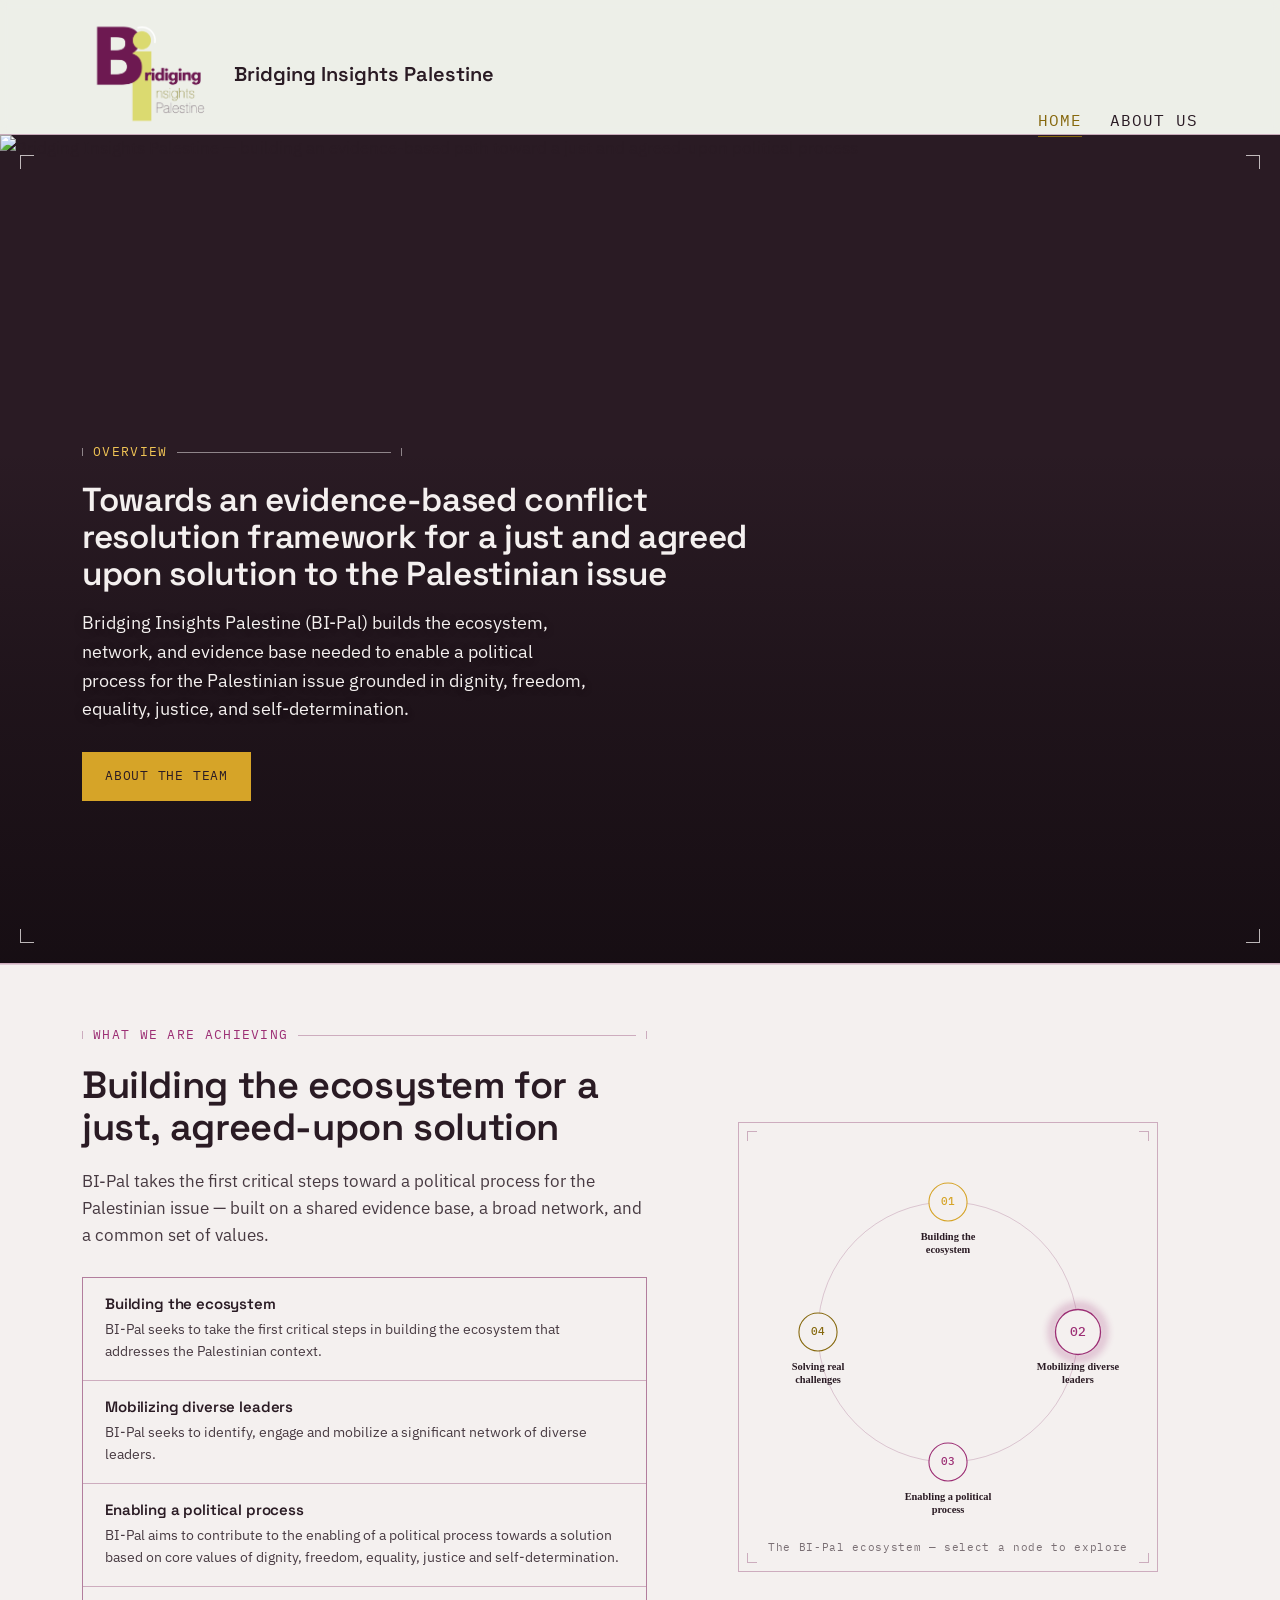
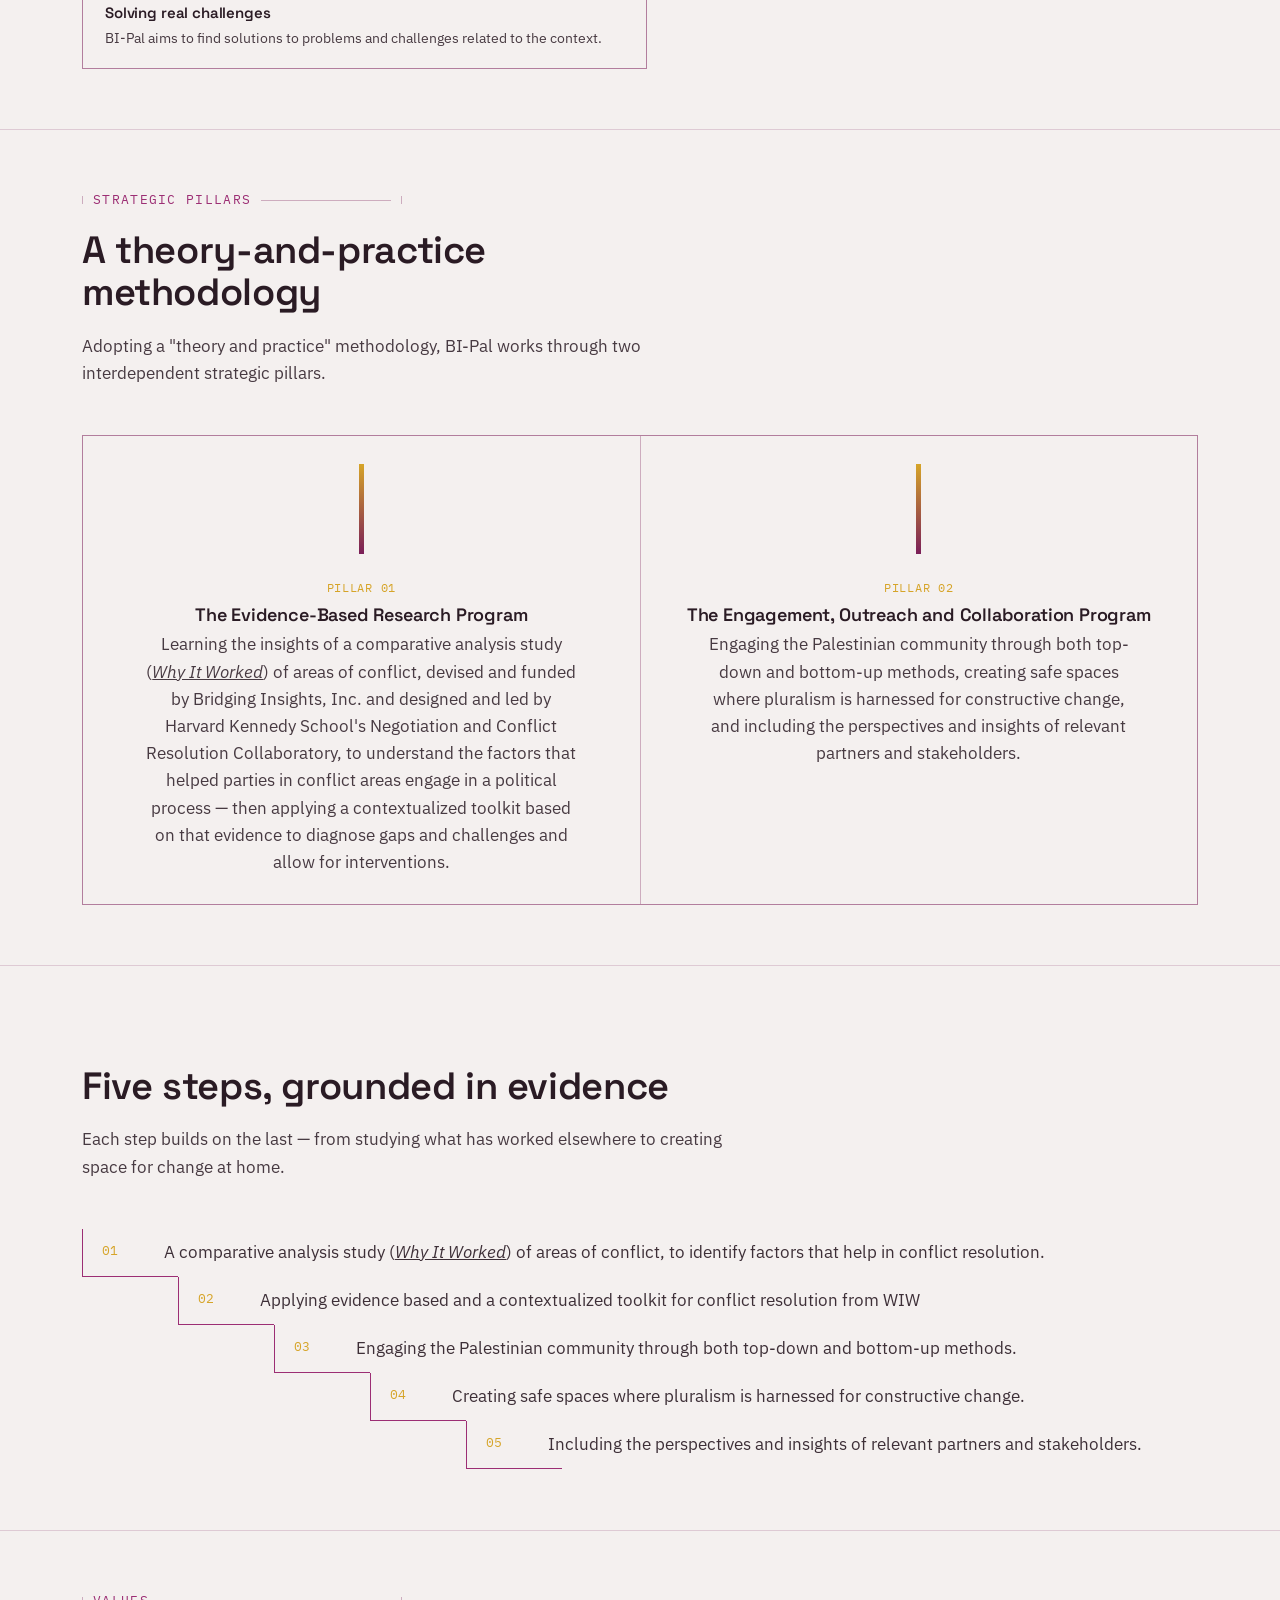
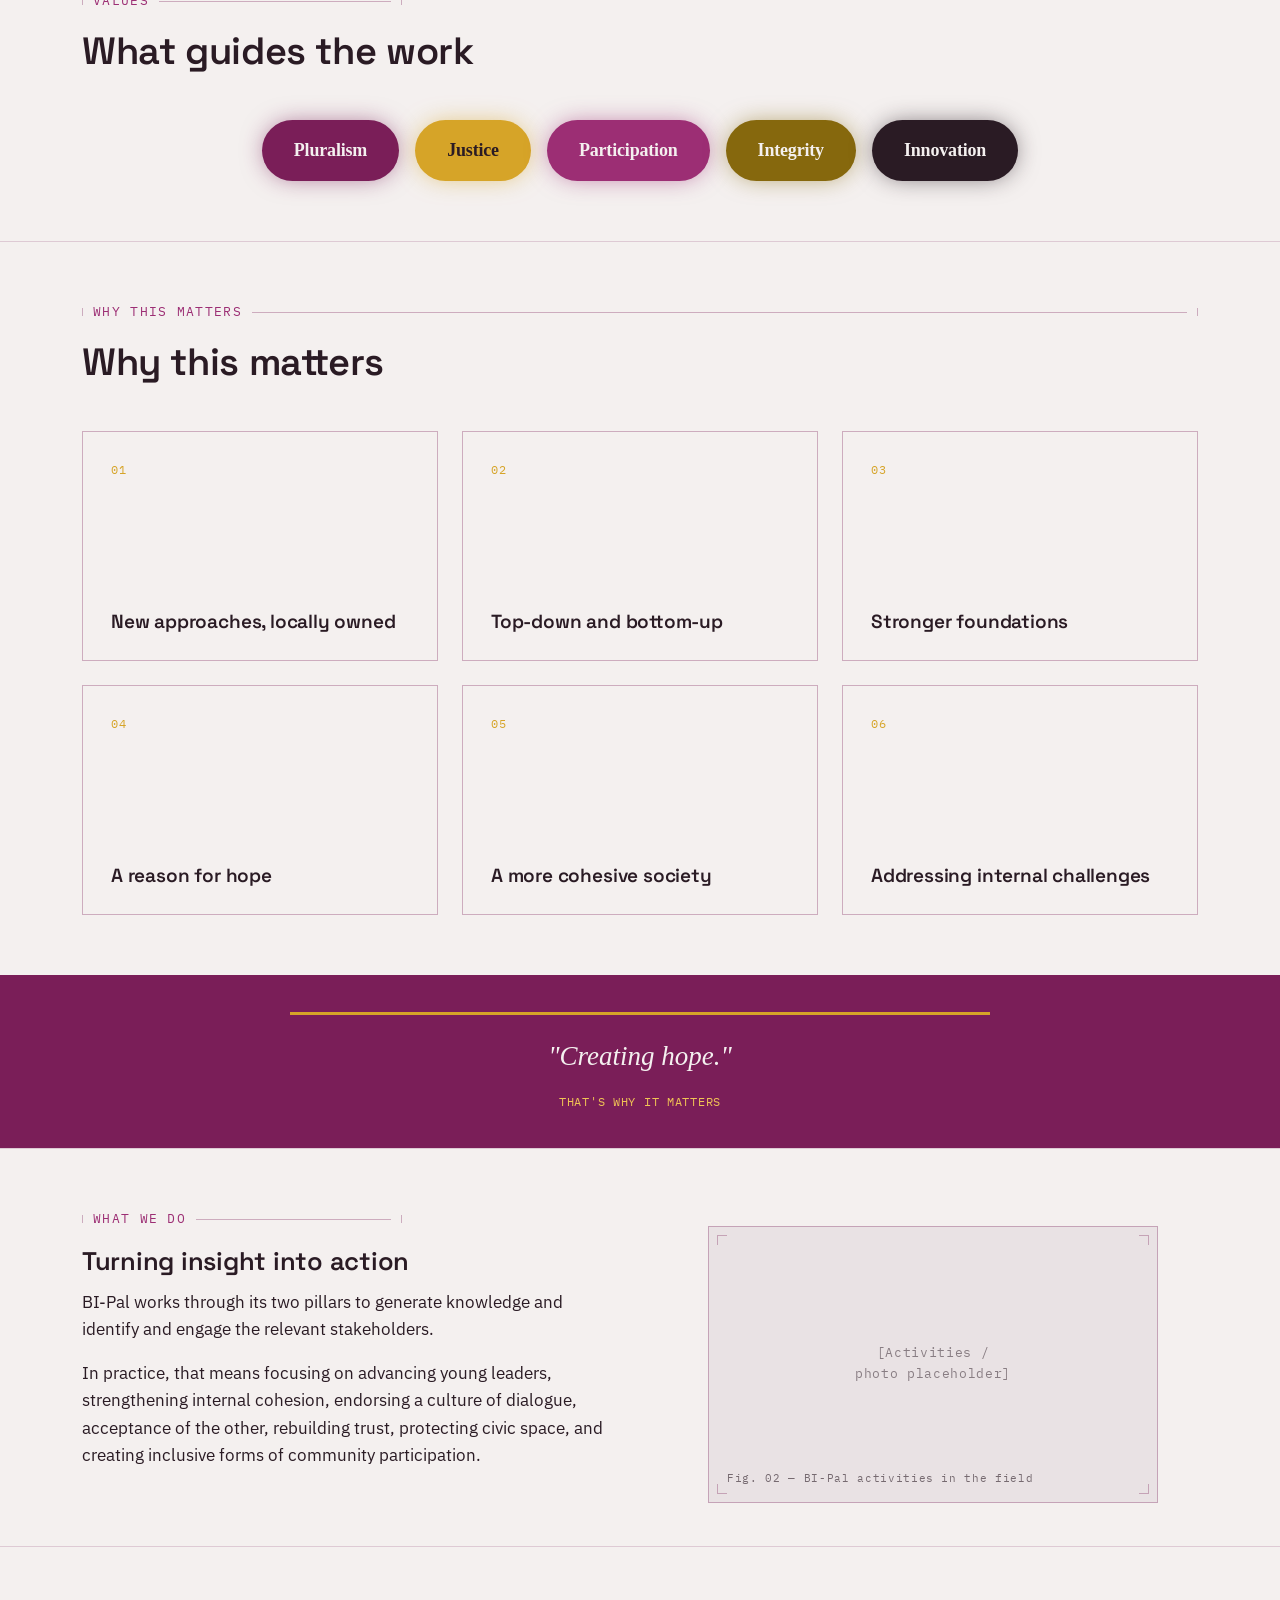
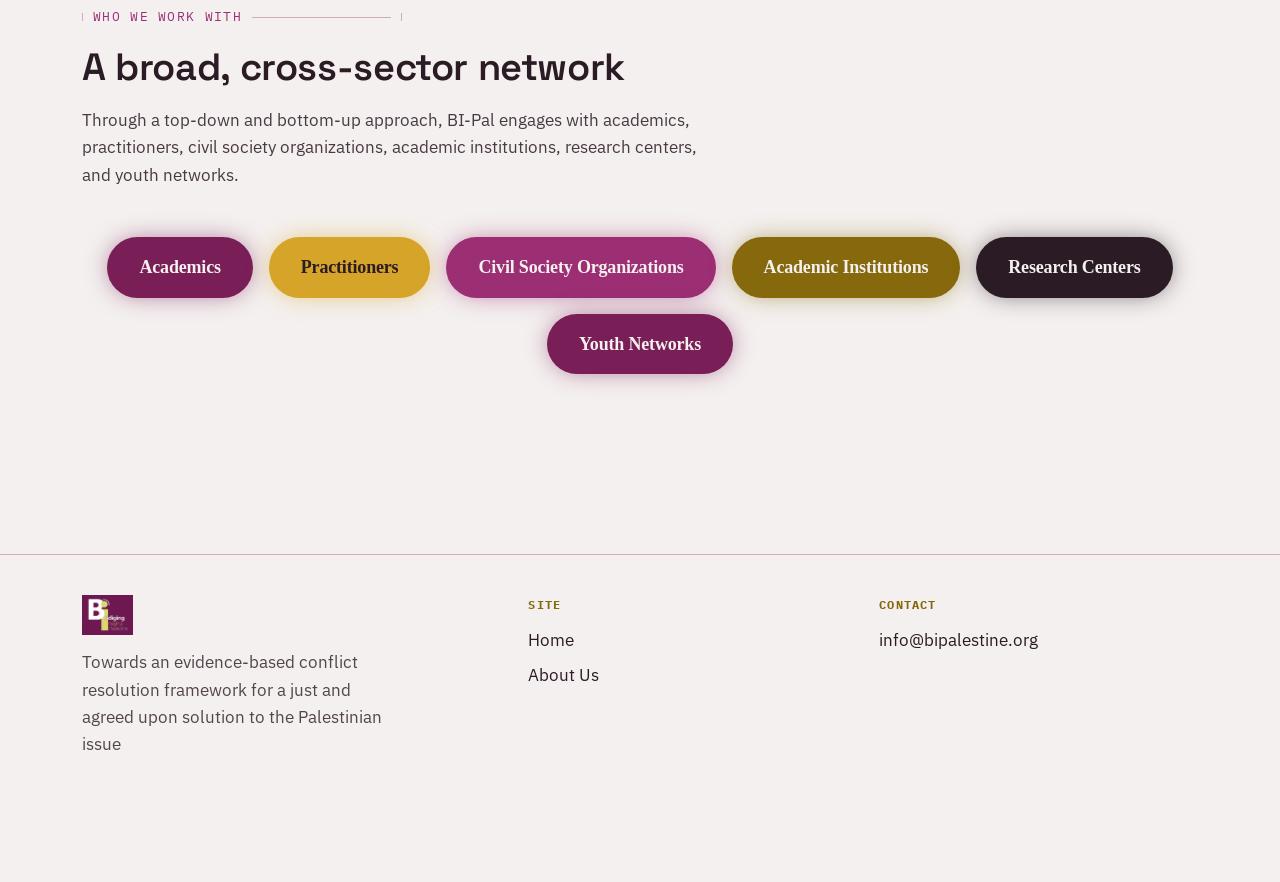
==== index.html @ 0a5a8936 "Update Why It Worked study link to new Harvard NCRC URL Co-Authored-By: Claude Sonnet 5 <noreply@ant" ====
<!DOCTYPE html>
<html lang="en">
<head>
<meta charset="UTF-8">
<meta name="viewport" content="width=device-width, initial-scale=1.0">
<title>Bridging Insights Palestine (BI-Pal)</title>
<meta name="description" content="Bridging Insights Palestine (BI-Pal) builds an evidence-based conflict resolution framework — grounded in a Harvard Kennedy School comparative study — toward a just, agreed-upon political process for the Palestinian issue.">
<link rel="icon" type="image/png" href="/favicon.png">
<link rel="preconnect" href="https://fonts.googleapis.com">
<link href="https://fonts.googleapis.com/css2?family=IBM+Plex+Mono:wght@400;500;600&family=IBM+Plex+Sans:wght@400;500&family=IBM+Plex+Slab:wght@500;600&family=Space+Grotesk:wght@500;600;700&display=swap" rel="stylesheet">
<link rel="stylesheet" href="/style.css">
</head>
<body>

<header class="site-header">
  <div class="header-inner">
    <a class="brand" href="/">
      <img class="brand-logo" src="/bi-logo-2.png" alt="Bridging Insights Palestine">
      <span class="brand-title">Bridging Insights Palestine</span>
    </a>
    <button class="nav-toggle" aria-expanded="false" aria-label="Toggle navigation">Menu</button>
    <nav class="primary-nav" aria-label="Primary">
      <ul>
        <li><a href="/" aria-current="page">Home</a></li>
        <!-- <li><a href="/toolkit/">The Toolkit</a></li> -->
        <li><a href="/about/">About Us</a></li>
      </ul>
    </nav>
  </div>
</header>

<nav class="section-nav" aria-label="Page sections">
  <ul>
    <li><a href="#overview"><span class="section-nav-index">01</span><span class="section-nav-label">Overview</span><span class="section-nav-dash"></span></a></li>
    <li><a href="#achieving"><span class="section-nav-index">02</span><span class="section-nav-label">What We Are Achieving</span><span class="section-nav-dash"></span></a></li>
    <li><a href="#pillars"><span class="section-nav-index">03</span><span class="section-nav-label">Strategic Pillars</span><span class="section-nav-dash"></span></a></li>
    <li><a href="#approach"><span class="section-nav-index">04</span><span class="section-nav-label">Our Approach</span><span class="section-nav-dash"></span></a></li>
    <li><a href="#values"><span class="section-nav-index">05</span><span class="section-nav-label">Values</span><span class="section-nav-dash"></span></a></li>
    <li><a href="#why"><span class="section-nav-index">06</span><span class="section-nav-label">Why This Matters</span><span class="section-nav-dash"></span></a></li>
    <li><a href="#hope"><span class="section-nav-index">07</span><span class="section-nav-label">Creating Hope</span><span class="section-nav-dash"></span></a></li>
    <li><a href="#do"><span class="section-nav-index">08</span><span class="section-nav-label">What We Do</span><span class="section-nav-dash"></span></a></li>
    <li><a href="#who"><span class="section-nav-index">09</span><span class="section-nav-label">Who We Work With</span><span class="section-nav-dash"></span></a></li>
  </ul>
</nav>

<main>

  <!-- HERO -->
  <section class="hero" id="overview" data-nav-theme="dark">
    <figure class="hero-banner">
      <span class="corner tl"></span><span class="corner tr"></span>
      <span class="corner bl"></span><span class="corner br"></span>
      <img src="/hero-slide.jpeg" alt="Bridging Insights Palestine — building an evidence-based path toward a just and agreed-upon political process" loading="eager">
      <div class="hero-overlay wrap">
        <div class="dim short">
          <span class="dim-label">Overview</span>
          <span class="dim-rule"></span>
        </div>
        <h1>Towards an evidence-based conflict resolution framework for a just and agreed upon solution to the Palestinian issue</h1>
        <p class="lede">Bridging Insights Palestine (BI-Pal) builds the ecosystem, network, and evidence base needed to enable a political process for the Palestinian issue grounded in dignity, freedom, equality, justice, and self-determination.</p>
        <div class="btn-row">
          <!-- <a class="btn primary" href="/toolkit/">See the toolkit</a> -->
          <a class="btn primary" href="/about/">About the team</a>
        </div>
      </div>
    </figure>
  </section>

  <!-- WHAT WE ARE ACHIEVING -->
  <section id="achieving">
    <div class="wrap">
      <div class="achieving-layout">
        <div class="achieving-col">
          <div class="dim">
            <span class="dim-label">What we are achieving</span>
            <span class="dim-rule"></span>
          </div>
          <div class="section-head">
            <h2>Building the ecosystem for a just, agreed-upon solution</h2>
            <p>BI-Pal takes the first critical steps toward a political process for the Palestinian issue — built on a shared evidence base, a broad network, and a common set of values.</p>
          </div>

          <div class="audience-list audience-list--compact" id="audienceList">
            <div data-node="0" style="--node-accent:#D6A428;" role="button" tabindex="0" aria-pressed="false">
              <h3>Building the ecosystem</h3>
              <p>BI-Pal seeks to take the first critical steps in building the ecosystem that addresses the Palestinian context.</p>
            </div>
            <div data-node="1" style="--node-accent:#7A1E58;" role="button" tabindex="0" aria-pressed="false">
              <h3>Mobilizing diverse leaders</h3>
              <p>BI-Pal seeks to identify, engage and mobilize a significant network of diverse leaders.</p>
            </div>
            <div data-node="2" style="--node-accent:#9C2E74;" role="button" tabindex="0" aria-pressed="false">
              <h3>Enabling a political process</h3>
              <p>BI-Pal aims to contribute to the enabling of a political process towards a solution based on core values of dignity, freedom, equality, justice and self-determination.</p>
            </div>
            <div data-node="3" style="--node-accent:#86680D;" role="button" tabindex="0" aria-pressed="false">
              <h3>Solving real challenges</h3>
              <p>BI-Pal aims to find solutions to problems and challenges related to the context.</p>
            </div>
          </div>
        </div>

        <figure class="ring-figure">
          <span class="corner tl"></span><span class="corner tr"></span>
          <span class="corner bl"></span><span class="corner br"></span>
          <svg class="ring-anim" id="ringAnim" viewBox="0 0 900 900" role="group"
               aria-label="Interactive diagram of BI-Pal's four ecosystem pillars. Select a node to highlight it in the list.">
            <circle class="ring-anim-track" cx="450" cy="450" r="300"></circle>
            <circle class="ring-anim-dot" id="ringAnimDot" cx="450" cy="150" r="9"></circle>

            <g class="ring-anim-node" data-node="0" data-cx="450" data-cy="150" style="--node-accent:#D6A428;">
              <circle class="ring-anim-glow" cx="450" cy="150" r="0"></circle>
              <g class="ring-anim-scale" transform="translate(450 150) scale(1)">
                <circle class="ring-anim-circle" r="44"></circle>
                <text class="ring-anim-id" y="7">01</text>
              </g>
              <foreignObject x="345" y="214" width="210" height="84">
                <div xmlns="http://www.w3.org/1999/xhtml" class="ring-anim-label">Building the ecosystem</div>
              </foreignObject>
            </g>

            <g class="ring-anim-node" data-node="1" data-cx="750" data-cy="450" style="--node-accent:#7A1E58;">
              <circle class="ring-anim-glow" cx="750" cy="450" r="0"></circle>
              <g class="ring-anim-scale" transform="translate(750 450) scale(1)">
                <circle class="ring-anim-circle" r="44"></circle>
                <text class="ring-anim-id" y="7">02</text>
              </g>
              <foreignObject x="645" y="514" width="210" height="84">
                <div xmlns="http://www.w3.org/1999/xhtml" class="ring-anim-label">Mobilizing diverse leaders</div>
              </foreignObject>
            </g>

            <g class="ring-anim-node" data-node="2" data-cx="450" data-cy="750" style="--node-accent:#9C2E74;">
              <circle class="ring-anim-glow" cx="450" cy="750" r="0"></circle>
              <g class="ring-anim-scale" transform="translate(450 750) scale(1)">
                <circle class="ring-anim-circle" r="44"></circle>
                <text class="ring-anim-id" y="7">03</text>
              </g>
              <foreignObject x="345" y="814" width="210" height="84">
                <div xmlns="http://www.w3.org/1999/xhtml" class="ring-anim-label">Enabling a political process</div>
              </foreignObject>
            </g>

            <g class="ring-anim-node" data-node="3" data-cx="150" data-cy="450" style="--node-accent:#86680D;">
              <circle class="ring-anim-glow" cx="150" cy="450" r="0"></circle>
              <g class="ring-anim-scale" transform="translate(150 450) scale(1)">
                <circle class="ring-anim-circle" r="44"></circle>
                <text class="ring-anim-id" y="7">04</text>
              </g>
              <foreignObject x="45" y="514" width="210" height="84">
                <div xmlns="http://www.w3.org/1999/xhtml" class="ring-anim-label">Solving real challenges</div>
              </foreignObject>
            </g>
          </svg>
          <figcaption>The BI-Pal ecosystem — select a node to explore</figcaption>
        </figure>
      </div>
    </div>
  </section>

  <!-- STRATEGIC PILLARS & METHODOLOGY -->
  <section id="pillars">
    <div class="wrap">
      <div class="dim short">
        <span class="dim-label">Strategic pillars</span>
        <span class="dim-rule"></span>
      </div>
      <div class="section-head">
        <h2>A theory-and-practice methodology</h2>
        <p>Adopting a "theory and practice" methodology, BI-Pal works through two interdependent strategic pillars.</p>
      </div>

      <div class="lens-grid pillars-grid">
        <div>
          <span class="pillar-bar" aria-hidden="true"></span>
          <span class="spec-number">PILLAR&nbsp;01</span>
          <h3>The Evidence-Based Research Program</h3>
          <p>Learning the insights of a comparative analysis study (<em><a href="https://ncrc.hks.harvard.edu/projects/the-propeller-why-it-worked/" target="_blank" rel="noopener">Why It Worked</a></em>) of areas of conflict, devised and funded by Bridging Insights, Inc. and designed and led by Harvard Kennedy School's Negotiation and Conflict Resolution Collaboratory, to understand the factors that helped parties in conflict areas engage in a political process — then applying a contextualized toolkit based on that evidence to diagnose gaps and challenges and allow for interventions.</p>
        </div>
        <div>
          <span class="pillar-bar" aria-hidden="true"></span>
          <span class="spec-number">PILLAR&nbsp;02</span>
          <h3>The Engagement, Outreach and Collaboration Program</h3>
          <p>Engaging the Palestinian community through both top-down and bottom-up methods, creating safe spaces where pluralism is harnessed for constructive change, and including the perspectives and insights of relevant partners and stakeholders.</p>
        </div>
      </div>
    </div>
  </section>

  <!-- OUR APPROACH -->
  <section id="approach">
    <div class="wrap">
      <div class="dim short">
        <span class="dim-label">Our approach</span>
        <span class="dim-rule"></span>
      </div>
      <div class="section-head">
        <h2>Five steps, grounded in evidence</h2>
        <p>Each step builds on the last — from studying what has worked elsewhere to creating space for change at home.</p>
      </div>
      <div class="steps-list steps-list--stair">
        <div class="step-item">
          <span class="step-num">01</span>
          <p>A comparative analysis study (<em><a href="https://ncrc.hks.harvard.edu/projects/the-propeller-why-it-worked/" target="_blank" rel="noopener">Why It Worked</a></em>) of areas of conflict, to identify factors that help in conflict resolution.</p>
        </div>
        <div class="step-item">
          <span class="step-num">02</span>
          <p>Applying evidence based and a contextualized toolkit for conflict resolution from WIW</p>
        </div>
        <div class="step-item">
          <span class="step-num">03</span>
          <p>Engaging the Palestinian community through both top-down and bottom-up methods.</p>
        </div>
        <div class="step-item">
          <span class="step-num">04</span>
          <p>Creating safe spaces where pluralism is harnessed for constructive change.</p>
        </div>
        <div class="step-item">
          <span class="step-num">05</span>
          <p>Including the perspectives and insights of relevant partners and stakeholders.</p>
        </div>
      </div>
    </div>
  </section>

  <!-- VALUES -->
  <section id="values">
    <div class="wrap">
      <div class="dim short">
        <span class="dim-label">Values</span>
        <span class="dim-rule"></span>
      </div>
      <div class="section-head">
        <h2>What guides the work</h2>
      </div>
      <div class="values-row">
        <span class="value-pill c-blueprint">Pluralism</span>
        <span class="value-pill c-brass">Justice</span>
        <span class="value-pill c-blueprint-2">Participation</span>
        <span class="value-pill c-brass-ink">Integrity</span>
        <span class="value-pill c-ink">Innovation</span>
      </div>
    </div>
  </section>

  <!-- WHY THIS MATTERS -->
  <section id="why">
    <div class="wrap">
      <div class="dim">
        <span class="dim-label">Why this matters</span>
        <span class="dim-rule"></span>
      </div>
      <div class="section-head">
        <h2>Why this matters</h2>
        <p class="flip-hint"></p>
      </div>

      <div class="grid-3 flip-grid">
        <div class="card flip-card" tabindex="0" role="button" aria-expanded="false">
          <div class="flip-card-inner">
            <div class="flip-card-front">
              <span class="spec-number">01</span>
              <h3>New approaches, locally owned</h3>
            </div>
            <div class="flip-card-back">
              <p>There is a need for new approaches to conflict resolution that is driven and owned by relevant stakeholders.</p>
            </div>
          </div>
        </div>
        <div class="card flip-card" tabindex="0" role="button" aria-expanded="false">
          <div class="flip-card-inner">
            <div class="flip-card-front">
              <span class="spec-number">02</span>
              <h3>Top-down and bottom-up</h3>
            </div>
            <div class="flip-card-back">
              <p>The dual approach ensures the inclusion of perspectives from all societal levels, fosters meaningful dialogue and cultivates a sense of agency and ownership.</p>
            </div>
          </div>
        </div>
        <div class="card flip-card" tabindex="0" role="button" aria-expanded="false">
          <div class="flip-card-inner">
            <div class="flip-card-front">
              <span class="spec-number">03</span>
              <h3>Stronger foundations</h3>
            </div>
            <div class="flip-card-back">
              <p>These efforts build the foundations for equitable socio-political representation, intergenerational and cross-geographical cohesion, and stronger regional and international partnerships.</p>
            </div>
          </div>
        </div>
        <div class="card flip-card" tabindex="0" role="button" aria-expanded="false">
          <div class="flip-card-inner">
            <div class="flip-card-front">
              <span class="spec-number">04</span>
              <h3>A reason for hope</h3>
            </div>
            <div class="flip-card-back">
              <p>International conflicts that were protracted and seemed to have reached a stalemate were resolved — and that gives hope to the Palestinians.</p>
            </div>
          </div>
        </div>
        <div class="card flip-card" tabindex="0" role="button" aria-expanded="false">
          <div class="flip-card-inner">
            <div class="flip-card-front">
              <span class="spec-number">05</span>
              <h3>A more cohesive society</h3>
            </div>
            <div class="flip-card-back">
              <p>Research shows that a sustainable political process requires a society that is more cohesive, more resilient, and better able to organize, manage internal tensions, engage differences constructively, and respond collectively when political openings emerge.</p>
            </div>
          </div>
        </div>
        <div class="card flip-card" tabindex="0" role="button" aria-expanded="false">
          <div class="flip-card-inner">
            <div class="flip-card-front">
              <span class="spec-number">06</span>
              <h3>Addressing internal challenges</h3>
            </div>
            <div class="flip-card-back">
              <p>Building on insights from studying successful political processes of areas where conflicts were resolved, it is evident that internal challenges within Palestine need to be addressed.</p>
            </div>
          </div>
        </div>
      </div>
    </div>
  </section>

  <!-- CREATING HOPE -->
  <section class="tight" id="hope">
    <div class="wrap">
      <blockquote class="callout">
        "Creating hope."
        <cite>that's why it matters</cite>
      </blockquote>
    </div>
  </section>

  <!-- WHAT WE DO -->
  <section id="do">
    <div class="wrap two-col">
      <div>
        <div class="dim short">
          <span class="dim-label">What we do</span>
          <span class="dim-rule"></span>
        </div>
        <h2>Turning insight into action</h2>
        <p>BI-Pal works through its two pillars to generate knowledge and identify and engage the relevant stakeholders.</p>
        <p>In practice, that means focusing on advancing young leaders, strengthening internal cohesion, endorsing a culture of dialogue, acceptance of the other, rebuilding trust, protecting civic space, and creating inclusive forms of community participation.</p>
      </div>
      <figure class="hero-figure" style="aspect-ratio:auto; height:100%;">
        <span class="corner tl"></span><span class="corner tr"></span>
        <span class="corner bl"></span><span class="corner br"></span>
        <span class="placeholder-art">[Activities /<br>photo placeholder]</span>
        <figcaption>Fig. 02 — BI-Pal activities in the field</figcaption>
      </figure>
    </div>
  </section>

  <!-- WHO WE WORK WITH -->
  <section id="who">
    <div class="wrap">
      <div class="dim short">
        <span class="dim-label">Who we work with</span>
        <span class="dim-rule"></span>
      </div>
      <div class="section-head">
        <h2>A broad, cross-sector network</h2>
        <p>Through a top-down and bottom-up approach, BI-Pal engages with academics, practitioners, civil society organizations, academic institutions, research centers, and youth networks.</p>
      </div>
      <div class="values-row">
        <span class="value-pill c-blueprint">Academics</span>
        <span class="value-pill c-brass">Practitioners</span>
        <span class="value-pill c-blueprint-2">Civil Society Organizations</span>
        <span class="value-pill c-brass-ink">Academic Institutions</span>
        <span class="value-pill c-ink">Research Centers</span>
        <span class="value-pill c-blueprint">Youth Networks</span>
      </div>
    </div>
  </section>

  <!-- CTA -->
  <!--
  <section class="cta-band">
    <div class="wrap section-head" style="margin-bottom:0; display:flex; align-items:center; justify-content:space-between; gap:32px; flex-wrap:wrap;">
      <div>
        <h2 style="margin-bottom:.3em;">Look inside the toolkit BI-Pal is built on</h2>
        <p style="margin-bottom:0;">See how the Why It Worked study and the contextualized toolkit translate into a step-by-step framework.</p>
      </div>
      <a class="btn primary" href="/toolkit/">Explore the toolkit</a>
    </div>
  </section>
  -->

</main>

<footer class="site-footer">
  <div class="wrap">
    <div class="footer-grid">
      <div>
        <img class="footer-logo" src="/bridging-insights-logo.jpg" alt="Bridging Insights Palestine">
        <p style="max-width:32ch; opacity:.8;">Towards an evidence-based conflict resolution framework for a just and agreed upon solution to the Palestinian issue</p>
      </div>
      <div>
        <h4>Site</h4>
        <ul>
          <li><a href="/">Home</a></li>
          <!-- <li><a href="/toolkit/">The Toolkit</a></li> -->
          <li><a href="/about/">About Us</a></li>
        </ul>
      </div>
      <div>
        <h4>Contact</h4>
        <ul>
          <li><a href="mailto:info@bipalestine.org">info@bipalestine.org</a></li>
        </ul>
      </div>
    </div>
    <div class="footer-bottom">
      <span>© 2026 Bridging Insights Palestine. All rights reserved.</span>
      <span>Doc. 01 / 03 — Home</span>
    </div>
  </div>
</footer>

<script src="/script.js"></script>
</body>
</html>
---- style.css ----
/* ==========================================================================
   DRAFTSMAN'S BENCH — design tokens
   ========================================================================== */

:root{
  --paper:     #F4F0EF;
  --paper-2:   #E9E2E4;
  --ink:       #2A1B24;
  --blueprint: #7A1E58;
  --blueprint-2:#9C2E74;
  --brass:     #D6A428;
  --brass-2:   #F0C455;
  --brass-ink: #86680D;
  --line:      rgba(122,30,88,0.18);
  --line-strong: rgba(122,30,88,0.32);

  --display: "IBM Plex Slab", Georgia, serif;
  --heading: "Space Grotesk", "IBM Plex Slab", Georgia, serif;
  --body:    "IBM Plex Sans", -apple-system, sans-serif;
  --mono:    "IBM Plex Mono", "SFMono-Regular", monospace;

  --max: 1180px;
}

*{ box-sizing:border-box; }
html{ scroll-behavior:smooth; overflow-x:hidden; }

@media (prefers-reduced-motion: reduce){
  html{ scroll-behavior:auto; }
  *{ animation:none !important; transition:none !important; }
}

body{
  margin:0;
  background:
    linear-gradient(var(--paper), var(--paper)) ,
    repeating-linear-gradient(0deg, transparent, transparent 39px, var(--line) 39px, var(--line) 40px),
    repeating-linear-gradient(90deg, transparent, transparent 39px, var(--line) 39px, var(--line) 40px);
  background-blend-mode: normal;
  color: var(--ink);
  font-family: var(--body);
  font-size: 17px;
  line-height: 1.6;
  -webkit-font-smoothing: antialiased;
}

img{ max-width:100%; display:block; }

a{ color: inherit; }

h1,h2,h3{
  font-family: var(--heading);
  font-weight: 600;
  line-height: 1.12;
  margin: 0 0 .5em 0;
  letter-spacing: -0.01em;
}

p{ margin: 0 0 1em 0; }

.wrap{
  max-width: var(--max);
  margin: 0 auto;
  padding: 0 32px;
}

/* Focus visibility */
a:focus-visible, button:focus-visible, input:focus-visible, textarea:focus-visible{
  outline: 2px solid var(--brass-ink);
  outline-offset: 3px;
}

/* --------------------------------------------------------------------------
   Utility: mono labels / spec tags / dimension lines
   -------------------------------------------------------------------------- */

.label{
  font-family: var(--mono);
  font-size: 12px;
  letter-spacing: .12em;
  text-transform: uppercase;
  color: var(--brass-ink);
}

.spec-number{
  font-family: var(--mono);
  font-size: 12px;
  color: var(--brass);
  letter-spacing: .06em;
}

/* Dimension line: the signature motif. A hairline with tick-mark ends and
   a small mono callout, used to annotate real content — never decorative. */
.dim{
  display:flex;
  align-items:center;
  gap: 10px;
  color: var(--blueprint-2);
  margin: 0 0 18px 0;
}
.dim::before, .dim::after{
  content:"";
  height: 8px;
  width: 1px;
  background: var(--line-strong);
}
.dim .dim-rule{
  flex: 1 1 auto;
  height: 1px;
  background: var(--line-strong);
  min-width: 24px;
}
.dim .dim-label{
  font-family: var(--mono);
  font-size: 13px;
  letter-spacing: .1em;
  text-transform: uppercase;
  white-space: nowrap;
  color: var(--blueprint-2);
}
.dim.short{ max-width: 320px; }

/* --------------------------------------------------------------------------
   Header / title block (styled like a blueprint's corner stamp)
   -------------------------------------------------------------------------- */

.site-header{
  border-bottom: 1px solid var(--line-strong);
  background: rgba(236,238,232,0.88);
  backdrop-filter: blur(4px);
  position: sticky;
  top: 0;
  z-index: 50;
}

.header-inner{
  display:flex;
  align-items:flex-end;
  justify-content: space-between;
  padding: 14px 32px 0;
  max-width: var(--max);
  margin: 0 auto;
  gap: 24px;
}

.brand{
  display:flex;
  align-items:center;
  text-decoration:none;
  color: var(--ink);
}
.brand-logo{
  height: 120px;
  width: auto;
  display:block;
}
.brand-title{
  font-family: var(--heading);
  font-weight: 600;
  font-size: 20px;
  margin-left: 14px;
  white-space: nowrap;
}

nav.primary-nav ul{
  list-style:none;
  display:flex;
  gap: 28px;
  margin:0; padding:0;
}
nav.primary-nav a{
  text-decoration:none;
  font-family: var(--mono);
  font-size: 16px;
  letter-spacing:.06em;
  text-transform: uppercase;
  color: var(--ink);
  padding: 6px 0;
  border-bottom: 1px solid transparent;
  transition: border-color .15s ease, color .15s ease;
}
nav.primary-nav a:hover,
nav.primary-nav a[aria-current="page"]{
  color: var(--brass-ink);
  border-bottom-color: var(--brass-ink);
}

.nav-toggle{
  display:none;
  background:none;
  border: 1px solid var(--line-strong);
  padding: 8px 10px;
  font-family: var(--mono);
  font-size: 12px;
  letter-spacing:.08em;
  text-transform: uppercase;
  cursor:pointer;
  color: var(--ink);
}

@media (max-width: 760px){
  nav.primary-nav{
    position: absolute;
    top: 100%;
    left:0; right:0;
    background: var(--paper);
    border-bottom: 1px solid var(--line-strong);
    display:none;
  }
  nav.primary-nav.open{ display:block; }
  nav.primary-nav ul{
    flex-direction: column;
    gap:0;
    padding: 8px 32px 20px;
  }
  nav.primary-nav li{ padding: 10px 0; border-bottom: 1px solid var(--line); }
  .nav-toggle{ display:inline-block; }

  /* The logo image already contains the "Bridging Insights Palestine"
     wordmark, so the adjacent text label is redundant on narrow screens
     and was the thing pushing the header into horizontal overflow. */
  .brand-title{ display:none; }
  .brand-logo{ height: 64px; }
  .header-inner{ padding: 10px 20px 0; }
}

@media (max-width: 480px){
  .wrap{ padding: 0 20px; }
}

/* --------------------------------------------------------------------------
   Section nav — vertical rail of dimension ticks, one per page section
   -------------------------------------------------------------------------- */

section[id]{ scroll-margin-top: 140px; }

.section-nav{
  position: fixed;
  top: max(230px, 50%);
  right: 16px;
  transform: translateY(-50%);
  z-index: 60;
}
.section-nav ul{
  list-style:none;
  margin:0; padding:0;
  display:flex;
  flex-direction:column;
  gap: 12px;
}
.section-nav li{ display:flex; justify-content:flex-end; }
.section-nav a{
  display:flex;
  align-items:center;
  gap: 7px;
  text-decoration:none;
  padding: 3px 0;
}
.section-nav-index{
  font-family: var(--mono);
  font-size: 11px;
  font-weight: 600;
  color: var(--brass-ink);
  white-space:nowrap;
  opacity: .75;
  transition: opacity .25s ease, transform .25s ease, color .2s ease;
}
.section-nav-label{
  font-family: var(--mono);
  font-size: 11px;
  font-weight: 600;
  letter-spacing:.04em;
  text-transform: uppercase;
  color: var(--ink);
  white-space:nowrap;
  background: transparent;
  border: 1px solid transparent;
  padding: 4px 7px;
  opacity: .75;
  transition: opacity .25s ease, transform .25s ease, color .2s ease, border-color .2s ease, background-color .2s ease;
}
.section-nav-dash{
  flex: 0 0 auto;
  width: 16px;
  height: 1px;
  background: var(--line-strong);
  transition: width .3s ease, background-color .3s ease;
}
.section-nav a:hover .section-nav-index,
.section-nav a:hover .section-nav-label{
  opacity: 1;
  transform: translateX(-4px);
}
.section-nav a:hover .section-nav-dash{
  width: 28px;
  background: var(--brass-ink);
}
.section-nav a.active .section-nav-index,
.section-nav a.active .section-nav-label{
  opacity: 1;
}
.section-nav a.active .section-nav-dash{
  width: 28px;
  background: var(--ink);
}
.section-nav a.active .section-nav-label{
  color: var(--brass-ink);
  border-color: var(--brass-ink);
  background: var(--paper);
}
.section-nav a.active:hover .section-nav-label{
  transform: translateX(-4px);
}

/* Over a dark/photo section (flagged via data-nav-theme="dark" and applied
   by script.js as the section crosses the nav's vertical position), swap
   the idle rail to white. The active item keeps its opaque paper chip —
   already legible on any backdrop — so it's excluded here. */
.section-nav.on-dark .section-nav-index{ color: #fff; opacity: .95; }
.section-nav.on-dark .section-nav-label{ color: #fff; opacity: .95; }
.section-nav.on-dark .section-nav-dash{ background: #fff; }
.section-nav.on-dark a:hover .section-nav-index,
.section-nav.on-dark a:hover .section-nav-label{ opacity: 1; }
.section-nav.on-dark a:hover .section-nav-dash{ background: #fff; }
.section-nav.on-dark a.active .section-nav-dash{ background: #fff; }

@media (max-width: 1320px){
  .section-nav{ display:none; }
}

/* --------------------------------------------------------------------------
   Footer / title block
   -------------------------------------------------------------------------- */

.site-footer{
  border-top: 1px solid var(--line-strong);
  margin-top: 120px;
  padding: 40px 0 32px;
}
.footer-grid{
  display:grid;
  grid-template-columns: 1.3fr 1fr 1fr;
  gap: 32px;
  align-items:start;
}
.footer-grid h4{
  font-family: var(--mono);
  font-size: 12px;
  letter-spacing:.1em;
  text-transform: uppercase;
  color: var(--brass-ink);
  margin: 0 0 12px 0;
}
.footer-logo{
  height: 40px;
  width: auto;
  display:block;
  margin: 0 0 14px 0;
}
.footer-grid ul{ list-style:none; margin:0; padding:0; }
.footer-grid li{ margin-bottom: 8px; }
.footer-grid a{ text-decoration:none; }
.footer-grid a:hover{ color: var(--brass-ink); }
.footer-bottom{
  display:flex;
  justify-content:space-between;
  margin-top: 40px;
  padding-top: 16px;
  border-top: 1px solid var(--line);
  font-family: var(--mono);
  font-size: 11px;
  color: var(--ink);
  opacity:.65;
  letter-spacing:.04em;
}
@media (max-width: 700px){
  .footer-grid{ grid-template-columns: 1fr; }
  .footer-bottom{ flex-direction:column; gap:8px; }
}

/* --------------------------------------------------------------------------
   Hero
   -------------------------------------------------------------------------- */

.hero{
  padding: 0;
  border-bottom: 1px solid var(--line-strong);
}

/* Full-bleed hero banner image, with the intro text overlaid bottom-left */
.hero-banner{
  position: relative;
  width: 100vw;
  margin: 0 calc(50% - 50vw);
  height: clamp(520px, 92vh, 980px);
  overflow: hidden;
  background: var(--ink);
}
.hero-banner img{
  width: 100%;
  height: 100%;
  object-fit: cover;
  object-position: center 30%;
  display:block;
}
.hero-banner::after{
  content:"";
  position:absolute;
  inset:0;
  background: linear-gradient(0deg, rgba(20,12,17,.88) 0%, rgba(20,12,17,.5) 32%, rgba(20,12,17,0) 62%);
  pointer-events:none;
}
.hero-banner .corner{
  position:absolute;
  width:14px; height:14px;
  border: 1px solid rgba(244,240,239,.75);
  z-index:2;
}
.hero-banner .corner.tl{ top:20px; left:20px; border-right:none; border-bottom:none; }
.hero-banner .corner.tr{ top:20px; right:20px; border-left:none; border-bottom:none; }
.hero-banner .corner.bl{ bottom:20px; left:20px; border-right:none; border-top:none; }
.hero-banner .corner.br{ bottom:20px; right:20px; border-left:none; border-top:none; }

.hero-overlay{
  position:absolute;
  left:0; right:0; bottom:0;
  z-index:2;
  padding-bottom: clamp(90px, 18vh, 220px);
}
.hero-overlay .dim,
.hero-overlay .dim-label{ color: var(--brass-2); }
.hero-overlay .dim::before,
.hero-overlay .dim::after,
.hero-overlay .dim-rule{ background: rgba(244,240,239,.5); }
.hero h1{
  font-size: clamp(26px, 2.6vw, 36px);
  max-width: 34ch;
  color: var(--paper);
}
.hero .lede{
  font-size: 18px;
  max-width: 46ch;
  color: var(--paper);
  text-shadow: 0 1px 8px rgba(0,0,0,.35);
}
.hero-figure{
  border: 1px solid var(--line-strong);
  background: var(--paper-2);
  aspect-ratio: 4/3;
  display:flex;
  align-items:center;
  justify-content:center;
  position:relative;
  padding: 18px;
}
.hero-figure .corner,
.ring-figure .corner{
  position:absolute;
  width:10px; height:10px;
  border: 1px solid var(--line-strong);
}
.hero-figure .corner.tl, .ring-figure .corner.tl{ top:8px; left:8px; border-right:none; border-bottom:none; }
.hero-figure .corner.tr, .ring-figure .corner.tr{ top:8px; right:8px; border-left:none; border-bottom:none; }
.hero-figure .corner.bl, .ring-figure .corner.bl{ bottom:8px; left:8px; border-right:none; border-top:none; }
.hero-figure .corner.br, .ring-figure .corner.br{ bottom:8px; right:8px; border-left:none; border-top:none; }
.hero-figure figcaption{
  position:absolute;
  bottom: 14px; left: 18px; right: 18px;
  font-family: var(--mono);
  font-size: 11px;
  letter-spacing:.06em;
  color: var(--ink);
  opacity:.6;
}
.placeholder-art{
  font-family: var(--mono);
  font-size: 13px;
  text-align:center;
  color: var(--ink);
  opacity:.5;
  letter-spacing:.05em;
}

@media (max-width: 820px){
  .hero-banner{ height: clamp(480px, 82vh, 720px); }
  .hero-banner .corner{ width:10px; height:10px; }
  .hero-overlay{ padding-bottom: clamp(50px, 12vh, 120px); }
}

/* --------------------------------------------------------------------------
   Buttons
   -------------------------------------------------------------------------- */

.btn{
  display:inline-flex;
  align-items:center;
  gap:8px;
  font-family: var(--mono);
  font-size: 13px;
  letter-spacing:.06em;
  text-transform: uppercase;
  text-decoration:none;
  padding: 13px 22px;
  border: 1px solid var(--ink);
  color: var(--ink);
  background: transparent;
  cursor:pointer;
  transition: background .15s ease, color .15s ease;
}
.btn:hover{ background: var(--ink); color: var(--paper); }
.btn.primary{
  background: var(--brass);
  border-color: var(--brass);
  color: var(--ink);
}
.btn.primary:hover{ background: var(--brass-2); border-color: var(--brass-2); }
.btn-row{ display:flex; gap:14px; flex-wrap:wrap; margin-top: 28px; }

/* --------------------------------------------------------------------------
   Generic sections
   -------------------------------------------------------------------------- */

section{ padding: 60px 0; }
section.tight{ padding: 36px 0; }
section + section{ border-top: 1px solid var(--line); }

.section-head{ max-width: 640px; margin-bottom: 48px; }
.section-head h2{ font-size: clamp(28px, 3.4vw, 38px); }
.section-head p{ color: var(--ink); opacity:.85; }

/* Three-up feature grid */
.grid-3{
  display:grid;
  grid-template-columns: repeat(3, 1fr);
  gap: 1px;
  background: var(--line-strong);
  border: 1px solid var(--line-strong);
}
.grid-3 > *{ background: var(--paper); padding: 32px; }
@media (max-width: 820px){
  .grid-3{ grid-template-columns: 1fr; }
}

.card h3{ font-size: 20px; margin-bottom: 10px; }
.card p{ opacity:.85; margin-bottom:0; }

/* Flip cards — "Why this matters": front shows the headline, back reveals
   the explanation on hover/focus/tap. */
.flip-hint{
  font-family: var(--mono);
  font-size: 11px;
  letter-spacing: .06em;
  text-transform: uppercase;
  color: var(--ink);
  opacity: .5;
  margin: 0;
}
.flip-grid{
  background: none;
  border: none;
  gap: 24px;
}
.flip-grid > .flip-card{ background: none; padding: 0; }
.flip-card{
  perspective: 1200px;
  height: 230px;
  cursor: pointer;
}
.flip-card-inner{
  position: relative;
  width: 100%;
  height: 100%;
  transition: transform .6s cubic-bezier(.2,.7,.3,1);
  transform-style: preserve-3d;
}
.flip-card:hover .flip-card-inner,
.flip-card:focus-visible .flip-card-inner,
.flip-card.is-flipped .flip-card-inner{
  transform: rotateY(180deg);
}
.flip-card-front, .flip-card-back{
  position: absolute;
  inset: 0;
  backface-visibility: hidden;
  border: 1px solid var(--line-strong);
  padding: 28px;
  display: flex;
  flex-direction: column;
  justify-content: space-between;
}
.flip-card-front{ background: var(--paper); }
.flip-card-front h3{ font-size: 19px; margin: 0; }
.flip-card-back{
  background: var(--blueprint);
  color: var(--paper);
  transform: rotateY(180deg);
  justify-content: center;
}
.flip-card-back p{ opacity: 1; margin: 0; font-size: 14.5px; line-height: 1.65; }

/* Repeating "peek" shake on the first card to hint that cards are
   flippable, triggered by JS when the section scrolls into view and
   cancelled by JS the moment the user actually flips a card. Animates
   the outer card (2D nudge), not .flip-card-inner, so it never fights
   the inner rotateY flip transition. */
@keyframes flip-card-peek{
  0%, 55%, 100% { transform: none; }
  10% { transform: translateX(-4px) rotate(-1.5deg); }
  20% { transform: translateX(4px) rotate(1.5deg); }
  30% { transform: translateX(-3px) rotate(-1deg); }
  40% { transform: translateX(2px) rotate(.5deg); }
}
.flip-card.is-peeking{
  animation: flip-card-peek 3.2s ease-in-out infinite;
}
.flip-card.is-peeking:hover,
.flip-card.is-peeking:focus-visible,
.flip-card.is-peeking.is-flipped{
  animation: none;
  transform: none;
}
@media (prefers-reduced-motion: reduce){
  .flip-card-inner{ transition: none; }
  .flip-card.is-peeking{ animation: none; }
}
@media (max-width: 820px){
  .flip-card{ height: 260px; }
}

/* Component/spec list (used on Toolkit page) */
.spec-list{ border-top: 1px solid var(--line-strong); }
.spec-row{
  display:grid;
  grid-template-columns: 90px 1fr 1.3fr;
  gap: 28px;
  padding: 32px 0;
  border-bottom: 1px solid var(--line-strong);
}
.spec-row .spec-number{ padding-top:4px; }
.spec-row h3{ font-size: 21px; margin-bottom: 8px; }
.spec-row p{ opacity: .85; margin-bottom: 0; }
@media (max-width: 700px){
  .spec-row{ grid-template-columns: 1fr; gap:8px; }
}

/* Quote / callout block */
section#hope{ background: var(--blueprint); }
.callout{
  border-top: 3px solid var(--brass);
  padding: 20px 0 0 0;
  font-family: var(--display);
  font-size: 27px;
  font-style: italic;
  max-width: 700px;
  margin: 0 auto;
  text-align: center;
  color: var(--paper);
}
.callout cite{
  display:block;
  margin-top: 14px;
  font-family: var(--mono);
  font-style: normal;
  font-size: 12px;
  letter-spacing:.06em;
  text-transform: uppercase;
  color: var(--brass-2);
}

/* Team grid (About page) */
.team-grid{
  display:grid;
  grid-template-columns: repeat(3, 1fr);
  gap: 40px 32px;
}
@media (max-width: 820px){
  .team-grid{ grid-template-columns: repeat(2, 1fr); }
}
@media (max-width: 560px){
  .team-grid{ grid-template-columns: 1fr; }
}
.team-pyramid{ grid-template-columns: repeat(2, 1fr); gap: 24px 20px; max-width: 780px; margin-inline: auto; }
.team-pyramid .team-card{ padding: 12px 8px; }
.team-divider{ grid-column: 1 / -1; height: 1px; background: var(--line); margin: 0; }
.team-pyramid-bottom{ grid-column: 1 / -1; width: 58%; margin-inline: auto; }
@media (max-width: 560px){
  .team-pyramid-bottom{ width: 100%; }
}
.team-photo{
  aspect-ratio: 1;
  background: var(--paper-2);
  border: 1px solid var(--line-strong);
  margin-bottom: 14px;
  display:flex; align-items:center; justify-content:center;
}
.team-card{ text-align: center; }
.team-card h3{ font-size: clamp(30px, 4vw, 44px); margin-bottom: 10px; }
.team-role{
  font-family: var(--mono);
  font-size: 18px;
  font-weight: 500;
  letter-spacing:.06em;
  text-transform: uppercase;
  color: var(--brass);
  display:block;
  margin-bottom: 20px;
}
.team-card p{ font-size: 15px; opacity:.85; margin-bottom:0; }
.team-card .email{
  display:inline-block;
  font-family: var(--mono);
  font-size: 18px;
  color: var(--blueprint-2);
  text-decoration: none;
  border-bottom: 1px solid var(--line-strong);
}
.team-card .email:hover{ color: var(--brass-ink); border-color: var(--brass-ink); }

/* About page: larger, more prominent title */
.team-masthead h1{ font-size: clamp(56px, 9vw, 104px); max-width: none; }

/* Advisory Group heading — matches the "Team" masthead title font */
.advisory-title{ font-size: clamp(34px, 4.6vw, 52px); max-width: 18ch; }

/* Values row — pills in the theme's accent colors */
.values-row{
  display:flex;
  flex-wrap:wrap;
  justify-content:center;
  gap: 16px;
}
.value-pill{
  display:inline-flex;
  align-items:center;
  justify-content:center;
  padding: 16px 32px;
  border-radius: 999px;
  font-family: var(--display);
  font-weight: 600;
  font-size: 18px;
  letter-spacing: -0.01em;
  color: var(--paper);
  cursor: default;
  transition: transform .2s ease, filter .2s ease, box-shadow .2s ease;
}
.value-pill{
  box-shadow: 0 0 24px -4px var(--glow, transparent);
}
.value-pill:hover{
  transform: scale(1.08);
  filter: brightness(1.18) saturate(1.15);
  box-shadow: 0 0 36px 2px var(--glow, var(--brass-2)), 0 10px 20px -6px rgba(0,0,0,.3);
}
.value-pill.c-blueprint{ background: var(--blueprint); --glow: color-mix(in srgb, var(--blueprint) 65%, transparent); }
.value-pill.c-blueprint-2{ background: var(--blueprint-2); --glow: color-mix(in srgb, var(--blueprint-2) 65%, transparent); }
.value-pill.c-brass{ background: var(--brass); color: var(--ink); --glow: color-mix(in srgb, var(--brass) 65%, transparent); }
.value-pill.c-brass-ink{ background: var(--brass-ink); --glow: color-mix(in srgb, var(--brass-ink) 65%, transparent); }
.value-pill.c-ink{ background: var(--ink); --glow: color-mix(in srgb, var(--ink) 65%, transparent); }

@media (max-width: 560px){
  .value-pill{ padding: 13px 24px; font-size: 16px; }
}

/* CTA band */
.cta-band{
  background: var(--brass);
  color: var(--ink);
}
.cta-band .section-head p{ color: var(--ink); opacity:.8; }
.cta-band h2{ color: var(--ink); }
.cta-band .btn{ border-color: var(--ink); color: var(--ink); }
.cta-band .btn:hover{ background: var(--ink); color: var(--brass); }
.cta-band .btn.primary{ background: var(--ink); color: var(--brass); border-color: var(--ink); }
.cta-band .btn.primary:hover{ background: transparent; color: var(--ink); }

/* --------------------------------------------------------------------------
   Toolkit page additions
   -------------------------------------------------------------------------- */

/* Framing questions — stacked italic questions under the masthead lede */
.framing-questions{
  margin-top: 28px;
  padding-top: 20px;
  border-top: 1px solid var(--line);
  display: grid;
  gap: 14px;
  max-width: 62ch;
}
.framing-questions p{
  font-family: var(--display);
  font-style: italic;
  font-size: 19px;
  color: var(--ink);
  opacity: .9;
  margin: 0;
}

/* Hub diagram — a center + radiating parts, placeholder for a real graphic */
.hub-diagram{
  position: relative;
  aspect-ratio: 1/1;
  border: 1px solid var(--line-strong);
  background: var(--paper-2);
  display:flex;
  align-items:center;
  justify-content:center;
}
.hub-diagram .hub-center{
  width: 34%;
  aspect-ratio: 1/1;
  border-radius: 50%;
  border: 1px solid var(--brass-ink);
  display:flex;
  align-items:center;
  justify-content:center;
  text-align:center;
  font-family: var(--mono);
  font-size: 11px;
  letter-spacing:.06em;
  text-transform: uppercase;
  color: var(--brass-ink);
  padding: 10px;
  background: var(--paper);
  z-index: 2;
}
.hub-diagram .spoke{
  position:absolute;
  width: 1px;
  background: var(--line-strong);
  top: 50%; left: 50%;
  height: 40%;
  transform-origin: top center;
}
.hub-diagram .spoke.s1{ transform: translate(-50%,0) rotate(0deg); }
.hub-diagram .spoke.s2{ transform: translate(-50%,0) rotate(120deg); }
.hub-diagram .spoke.s3{ transform: translate(-50%,0) rotate(240deg); }
.hub-diagram .node{
  position:absolute;
  font-family: var(--mono);
  font-size: 10px;
  letter-spacing:.06em;
  text-transform:uppercase;
  color: var(--ink);
  opacity:.75;
  text-align:center;
  width: 96px;
}
.hub-diagram .node.n1{ top: 6%; left: 50%; transform: translateX(-50%); }
.hub-diagram .node.n2{ bottom: 12%; left: 8%; }
.hub-diagram .node.n3{ bottom: 12%; right: 8%; }

/* Lens grid — the perspectives / disciplines the toolkit draws on */
.lens-grid{
  display:grid;
  grid-template-columns: repeat(2, 1fr);
  gap: 1px;
  background: var(--line-strong);
  border: 1px solid var(--line-strong);
}
.lens-grid > *{ background: var(--paper); padding: 28px 32px; }
.lens-grid .spec-number{ display:block; margin-bottom: 8px; }
.lens-grid h3{ font-size: 18px; margin-bottom: 6px; }
.lens-grid .lens-question{
  font-family: var(--display);
  font-style: italic;
  font-size: 15px;
  opacity: .8;
  margin: 0;
}
.lens-grid p{ opacity:.85; margin:0; }
@media (max-width: 700px){
  .lens-grid{ grid-template-columns: 1fr; }
}

/* Pillars variant — centered copy under an animated accent bar that grows
   in as the block scrolls into view (driven by the existing .reveal-visible
   class from script.js). */
.pillars-grid > *{ text-align: center; }
.pillars-grid .spec-number{ display:block; }
.pillars-grid p{ max-width: 440px; margin: 0 auto; }
/* Slower fade/slide-in for the two pillar cards than the site-wide default. */
.pillars-grid > .reveal{ transition-duration: 2.0s; }
.pillars-grid > *:nth-child(2).reveal{ transition-delay: 1.6s; }
.pillar-bar{
  display:block;
  width: 5px;
  height: 90px;
  margin: 0 auto 24px;
  background: linear-gradient(180deg, var(--brass), var(--blueprint));
  transform: scaleY(0);
  transform-origin: bottom;
  transition: transform 1.6s cubic-bezier(.2,.7,.3,1);
}
.reveal-visible .pillar-bar{ transform: scaleY(1); }
.pillars-grid > *:nth-child(2) .pillar-bar{ transition-delay: .3s; }
@media (prefers-reduced-motion: reduce){
  .pillar-bar{ transform: scaleY(1); transition: none; }
}

/* Action grid — the verbs describing what you do with the toolkit */
.action-grid{
  display:grid;
  grid-template-columns: repeat(3, 1fr);
  gap: 1px;
  background: var(--line-strong);
  border: 1px solid var(--line-strong);
}
.action-grid > *{ background: var(--paper); padding: 32px; }
.action-verb{
  display:block;
  font-family: var(--mono);
  font-size: 13px;
  letter-spacing:.1em;
  color: var(--brass);
  margin-bottom: 10px;
}
.action-grid h3{ font-size: 19px; margin-bottom: 8px; }
.action-grid p{ opacity:.85; margin-bottom:0; }
@media (max-width: 820px){
  .action-grid{ grid-template-columns: 1fr; }
}

/* Contributors strip — quiet, credits-style close to the page */
.contributors{
  font-family: var(--mono);
  font-size: 13px;
}
.contributors .contrib-group{
  padding: 18px 0;
  border-bottom: 1px solid var(--line);
  display:grid;
  grid-template-columns: 240px 1fr;
  gap: 20px;
}
.contributors .contrib-group:first-child{ border-top: 1px solid var(--line); }
.contrib-role{
  text-transform: uppercase;
  letter-spacing: .06em;
  color: var(--brass-ink);
  opacity: .9;
}
.contrib-names{ opacity: .8; }
@media (max-width: 640px){
  .contributors .contrib-group{ grid-template-columns: 1fr; gap: 4px; }
}

/* --------------------------------------------------------------------------
   Toolkit page — deeper explainer sections
   -------------------------------------------------------------------------- */

/* Who it's for */
.audience-list{
  display:grid;
  grid-template-columns: repeat(2, 1fr);
  gap: 1px;
  background: var(--line-strong);
  border: 1px solid var(--line-strong);
}
.audience-list > *{ background: var(--paper); padding: 26px 30px; }
.audience-list h3{ font-size: 16px; margin-bottom: 6px; }
.audience-list p{ opacity:.85; margin-bottom:0; font-size:15px; }
@media (max-width: 700px){
  .audience-list{ grid-template-columns: 1fr; }
}

/* ---- Achieving section: text column + interactive ecosystem diagram ---- */
#achieving .section-head{ margin-bottom: 28px; }
.achieving-layout{
  display:grid;
  grid-template-columns: 1.05fr 0.95fr;
  gap: 40px;
  align-items:center;
}
.audience-list--compact{
  grid-template-columns: 1fr;
}
.audience-list--compact > *{
  padding: 18px 22px;
  transition: background-color .25s ease, box-shadow .25s ease;
  cursor: pointer;
}
.audience-list--compact h3{ font-size: 15px; transition: color .25s ease; }
.audience-list--compact p{ font-size: 13.5px; }
.audience-list--compact > *:hover{
  background: color-mix(in srgb, var(--node-accent, var(--blueprint-2)) 6%, var(--paper));
}
.audience-list--compact > *:focus{ outline:none; }
.audience-list--compact > *:focus-visible{
  outline: 2px solid var(--node-accent, var(--blueprint-2));
  outline-offset: -2px;
}
.audience-list--compact > .is-active{
  background: color-mix(in srgb, var(--node-accent, var(--blueprint-2)) 12%, var(--paper));
  box-shadow: inset 3px 0 0 var(--node-accent, var(--blueprint-2));
}
.audience-list--compact > .is-active h3{ color: var(--node-accent, var(--blueprint-2)); }
@media (max-width: 900px){
  .achieving-layout{ grid-template-columns: 1fr; }
  .ring-figure{ max-width: 100%; margin-left: 0; }
}

.ring-figure{
  position:relative;
  border: 1px solid var(--line-strong);
  background: transparent;
  display:flex;
  flex-direction: column;
  align-items:center;
  justify-content:center;
  padding: 14px;
  max-width: 420px;
  width: 100%;
  margin-left: auto;
}
.ring-figure figcaption{
  margin-top: 12px;
  font-family: var(--mono);
  font-size: 11px;
  letter-spacing:.06em;
  color: var(--ink);
  opacity:.6;
  text-align:center;
}
.ring-anim{
  display:block;
  width:100%;
  aspect-ratio: 1/1;
}
.ring-anim-track{
  fill:none;
  stroke: var(--line-strong);
  stroke-width:1.5;
}
.ring-anim-dot{
  fill: var(--brass-ink);
  opacity: 0;
}
.ring-anim-glow{
  fill:none;
  stroke: var(--brass-2);
  stroke-width:10;
  opacity:0;
  filter: blur(10px);
}
.ring-anim-circle{
  fill: var(--paper);
  stroke: var(--brass-ink);
  stroke-width:2.5;
}
.ring-anim-id{
  font-family: var(--mono);
  font-size:26px;
  font-weight:500;
  text-anchor:middle;
  fill: var(--brass-ink);
}
.ring-anim-label{
  font-family: var(--display);
  font-weight:600;
  font-size:24px;
  line-height:1.28;
  color: var(--ink);
  text-align:center;
}
.ring-anim-node{ cursor:pointer; }
.ring-anim-node:focus{ outline:none; }
.ring-anim-node:focus-visible .ring-anim-circle{
  stroke: var(--node-accent, var(--blueprint-2)) !important;
  stroke-width: 3.5 !important;
}
.ring-anim-node.is-selected .ring-anim-circle{
  stroke: var(--node-accent, var(--blueprint-2)) !important;
  stroke-width: 4 !important;
}
.ring-anim-node.is-selected .ring-anim-id{
  fill: var(--node-accent, var(--blueprint-2)) !important;
}
.ring-anim-node.is-selected .ring-anim-glow{
  opacity: .5 !important;
  stroke: var(--node-accent, var(--blueprint-2)) !important;
}
.ring-anim-node.is-selected .ring-anim-label{
  color: var(--node-accent, var(--blueprint-2));
}

@media (prefers-reduced-motion: reduce){
  .ring-anim-dot{ opacity:0; }
}

/* Below ~640px the ring diagram's node labels shrink past legibility (the
   SVG scales as one vector, foreignObject text included). The same four
   items are already spelled out in full in .audience-list--compact right
   above it, so on small screens keep just the numbered ring — dropping the
   duplicate text avoids both the illegible type and its collision with the
   figcaption underneath. */
@media (max-width: 640px){
  .ring-anim-node foreignObject{ display:none; }
  .ring-anim-id{ font-size: 34px; }
}

/* How to use it — numbered steps */
.steps-list{ counter-reset: step; max-width: 760px; }
.step-item{
  display:grid;
  grid-template-columns: 44px 1fr;
  gap: 18px;
  padding: 18px 0;
  border-bottom: 1px solid var(--line);
}
.step-item:first-child{ border-top: 1px solid var(--line); }
.step-item .step-num{
  font-family: var(--mono);
  font-size: 13px;
  color: var(--brass);
  padding-top: 2px;
}
.step-item p{ margin:0; opacity:.9; }

/* Our approach — staircase diagram. Each step is indented past the last
   by a fixed amount (--stair-step); a riser (vertical) and tread
   (horizontal, 2:1 against the riser) trace the stair shape. The row
   height is pinned to --stair-rise (not to content), so text is set to
   a single line that runs off to the right instead of wrapping — that
   keeps every step exactly --stair-rise tall, which is what makes each
   tread land precisely on the next step's riser with no gap or jump. */
.steps-list--stair{
  --stair-rise: 48px;
  --stair-step: calc(var(--stair-rise) * 2);
  max-width: none;
  padding-bottom: 1px;
}
.steps-list--stair .step-item{
  position: relative;
  height: var(--stair-rise);
  padding: 10px 0 10px 20px;
  border-bottom: none;
  white-space: nowrap;
}
.steps-list--stair .step-item:first-child{ border-top: none; }
.steps-list--stair .step-item:nth-child(1){ margin-left: calc(var(--stair-step) * 0); }
.steps-list--stair .step-item:nth-child(2){ margin-left: calc(var(--stair-step) * 1); }
.steps-list--stair .step-item:nth-child(3){ margin-left: calc(var(--stair-step) * 2); }
.steps-list--stair .step-item:nth-child(4){ margin-left: calc(var(--stair-step) * 3); }
.steps-list--stair .step-item:nth-child(5){ margin-left: calc(var(--stair-step) * 4); }

/* riser: vertical line spanning the full (fixed) height of the step */
.steps-list--stair .step-item::before{
  content:"";
  position:absolute;
  left:0; top:0; bottom:0;
  width:1px;
  background: var(--blueprint-2);
}
/* tread: horizontal line at the step's foot, twice the riser's length
   (2:1) — since every step is exactly --stair-rise tall, this lands
   exactly on the next step's riser, so the run reads as one connected
   line rather than separate marks. */
.steps-list--stair .step-item::after{
  content:"";
  position:absolute;
  left:0; bottom:0;
  width: var(--stair-step);
  height:1px;
  background: var(--blueprint-2);
}

@media (max-width: 640px){
  /* Forcing single-line text at this width would push steps far off
     screen; let text wrap and rows size to content again, same as the
     shared .steps-list layout. */
  .steps-list--stair .step-item{
    height: auto;
    white-space: normal;
    padding: 18px 0 18px 20px;
  }
  .steps-list--stair .step-item::before{ top:0; bottom:0; height:auto; }
  .steps-list--stair .step-item::after{ bottom:0; }
  .steps-list--stair{ --stair-rise: 20px; }
}

/* Domain block — one per interdependent part of the framework */
.domain-block{
  padding: 40px 0;
  border-bottom: 1px solid var(--line-strong);
}
.domain-block:first-of-type{ border-top: 1px solid var(--line-strong); }
.domain-head{
  display:flex;
  align-items:baseline;
  gap: 16px;
  margin-bottom: 12px;
  flex-wrap: wrap;
}
.domain-head h3{ font-size: 24px; margin:0; }
.domain-intro{ max-width: 68ch; opacity:.9; margin-bottom: 24px; }
.domain-questions{
  display:grid;
  grid-template-columns: 1fr 1fr;
  gap: 32px;
}
.domain-questions h4{
  font-family: var(--mono);
  font-size: 11px;
  letter-spacing:.08em;
  text-transform: uppercase;
  color: var(--brass-ink);
  margin: 0 0 12px 0;
}
.domain-questions ul{
  margin:0; padding: 0 0 0 18px;
  font-size: 15px;
}
.domain-questions li{ margin-bottom: 8px; opacity:.9; }
@media (max-width: 700px){
  .domain-questions{ grid-template-columns: 1fr; gap:20px; }
}
.field-note{
  margin-top: 22px;
  border-left: 3px solid var(--brass);
  padding: 4px 0 4px 20px;
  font-size: 15px;
  opacity:.9;
  max-width: 68ch;
}
.field-note .label{ display:block; margin-bottom:6px; }

/* Stage timeline */
.stage-timeline{
  display:grid;
  grid-template-columns: repeat(5, 1fr);
  gap: 1px;
  background: var(--line-strong);
  border: 1px solid var(--line-strong);
}
.stage-timeline > *{ background: var(--paper); padding: 22px 20px; }
.stage-num{
  font-family: var(--mono);
  font-size: 11px;
  color: var(--brass);
  display:block;
  margin-bottom: 8px;
}
.stage-timeline h4{
  font-family: var(--display);
  font-size: 15px;
  margin: 0 0 8px 0;
}
.stage-timeline p{ font-size: 13px; opacity:.85; margin:0; }
@media (max-width: 900px){
  .stage-timeline{ grid-template-columns: repeat(2, 1fr); }
}
@media (max-width: 520px){
  .stage-timeline{ grid-template-columns: 1fr; }
}

/* Case study */
.case-study{
  border: 1px solid var(--line-strong);
  padding: 40px;
}
.case-study .dim{ margin-bottom: 20px; }
.case-study h3{ font-size: 22px; }
.case-domain{
  margin-top: 26px;
  padding-top: 22px;
  border-top: 1px solid var(--line);
}
.case-domain h4{
  font-family: var(--mono);
  font-size: 12px;
  letter-spacing:.06em;
  text-transform: uppercase;
  color: var(--brass-ink);
  margin: 0 0 8px 0;
}
.case-domain p{ margin:0; opacity:.9; }
@media (max-width: 700px){
  .case-study{ padding: 26px; }
}

/* Checklist */
.checklist-group{ margin-bottom: 32px; }
.checklist-group h4{
  font-family: var(--mono);
  font-size: 12px;
  letter-spacing:.08em;
  text-transform: uppercase;
  color: var(--brass-ink);
  margin: 0 0 14px 0;
}
.checklist{ list-style:none; margin:0; padding:0; }
.checklist li{
  display:flex;
  align-items:flex-start;
  gap: 12px;
  padding: 10px 0;
  border-bottom: 1px solid var(--line);
  font-size: 15px;
  opacity:.9;
}
.checklist li::before{
  content:"";
  flex: 0 0 auto;
  width: 14px; height: 14px;
  margin-top: 2px;
  border: 1px solid var(--line-strong);
}

/* Page intro / masthead used on inner pages */
.masthead{
  padding: 64px 0 56px;
  border-bottom: 1px solid var(--line-strong);
}
.team-masthead{ border-bottom: none; padding-bottom: 24px; }
.team-masthead + section{ padding-top: 16px; }
.masthead .kicker{ margin-bottom: 18px; }
.masthead h1{ font-size: clamp(34px, 4.6vw, 52px); max-width: 18ch; }
.masthead .lede{ max-width: 60ch; opacity:.85; font-size:17px; }

/* --------------------------------------------------------------------------
   Scroll reveal — applied by script.js as elements enter the viewport
   -------------------------------------------------------------------------- */
.reveal{
  opacity: 0;
  transform: translateY(24px);
  transition: opacity .6s ease, transform .6s ease;
}
.reveal.reveal-visible{
  opacity: 1;
  transform: none;
}

/* Two column layout util */
.two-col{
  display:grid;
  grid-template-columns: 1fr 1fr;
  gap: 56px;
}
@media (max-width: 820px){
  .two-col{ grid-template-columns:1fr; }
}
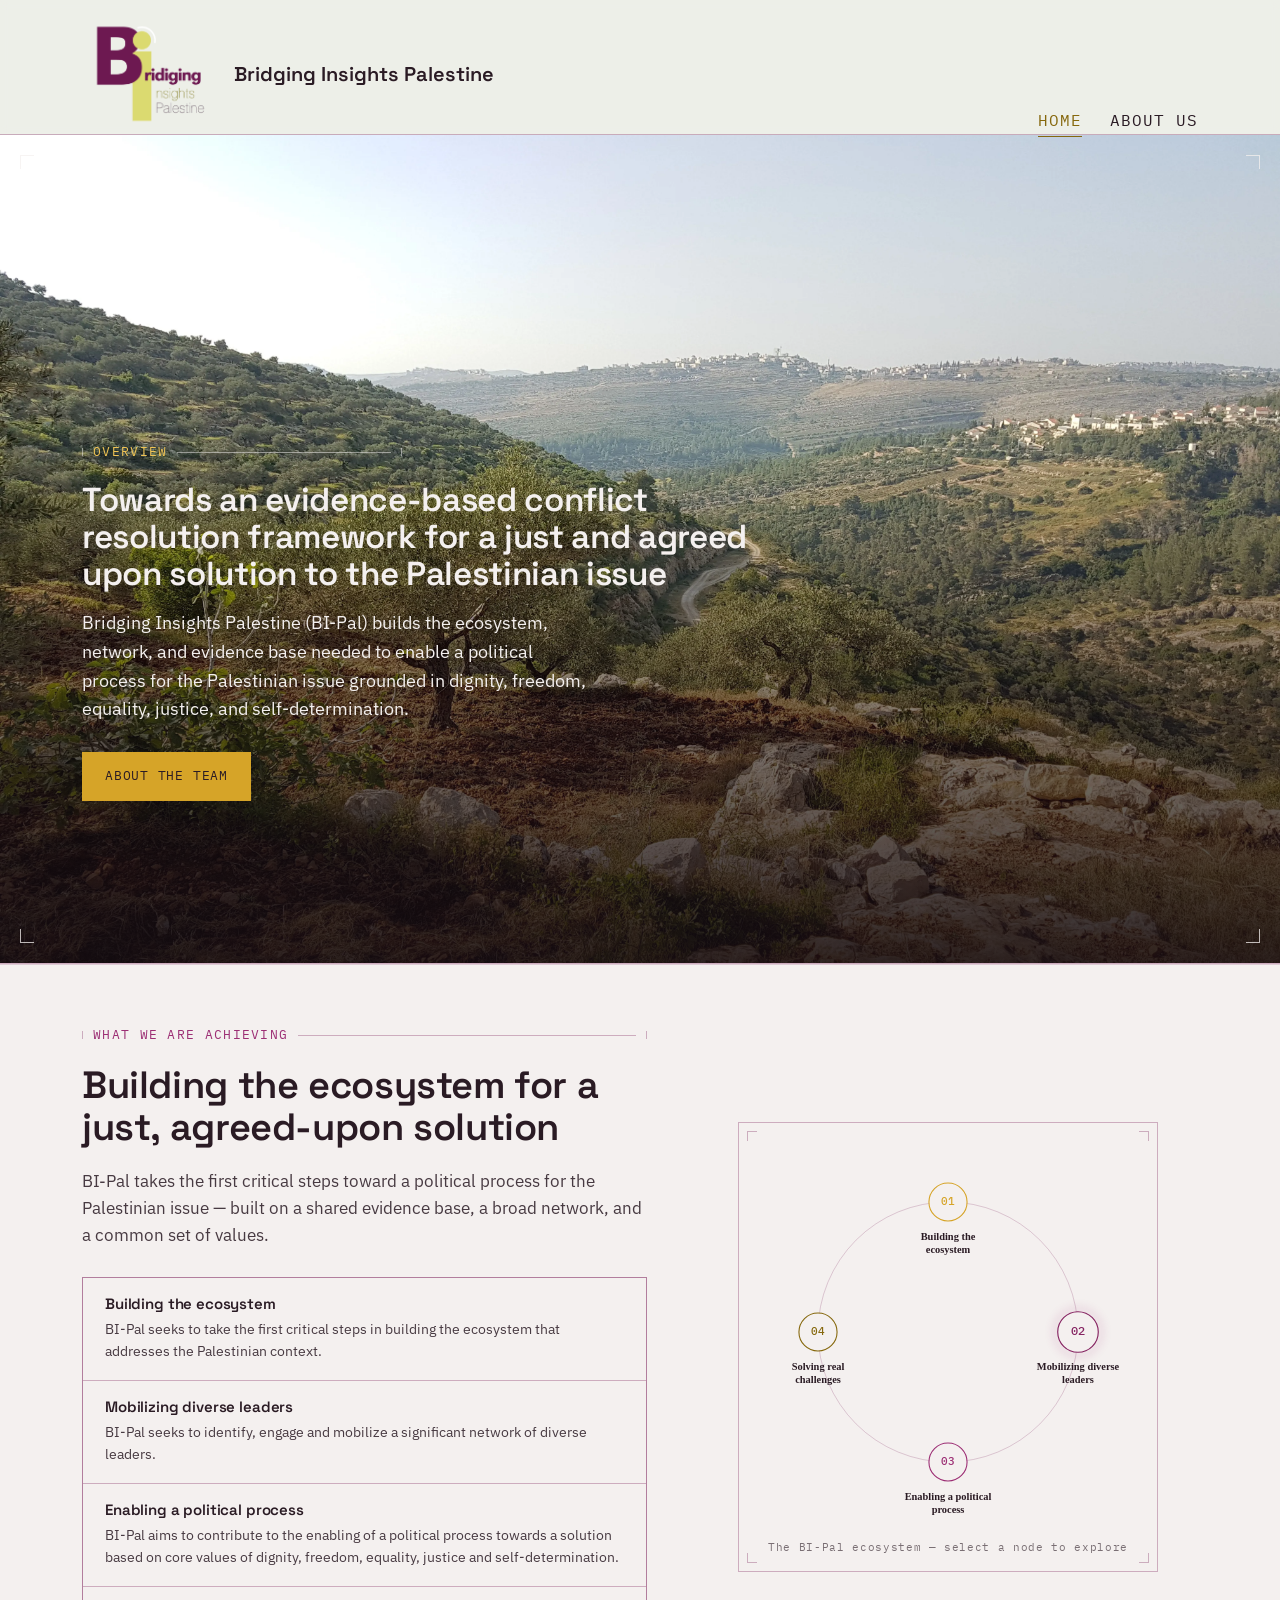
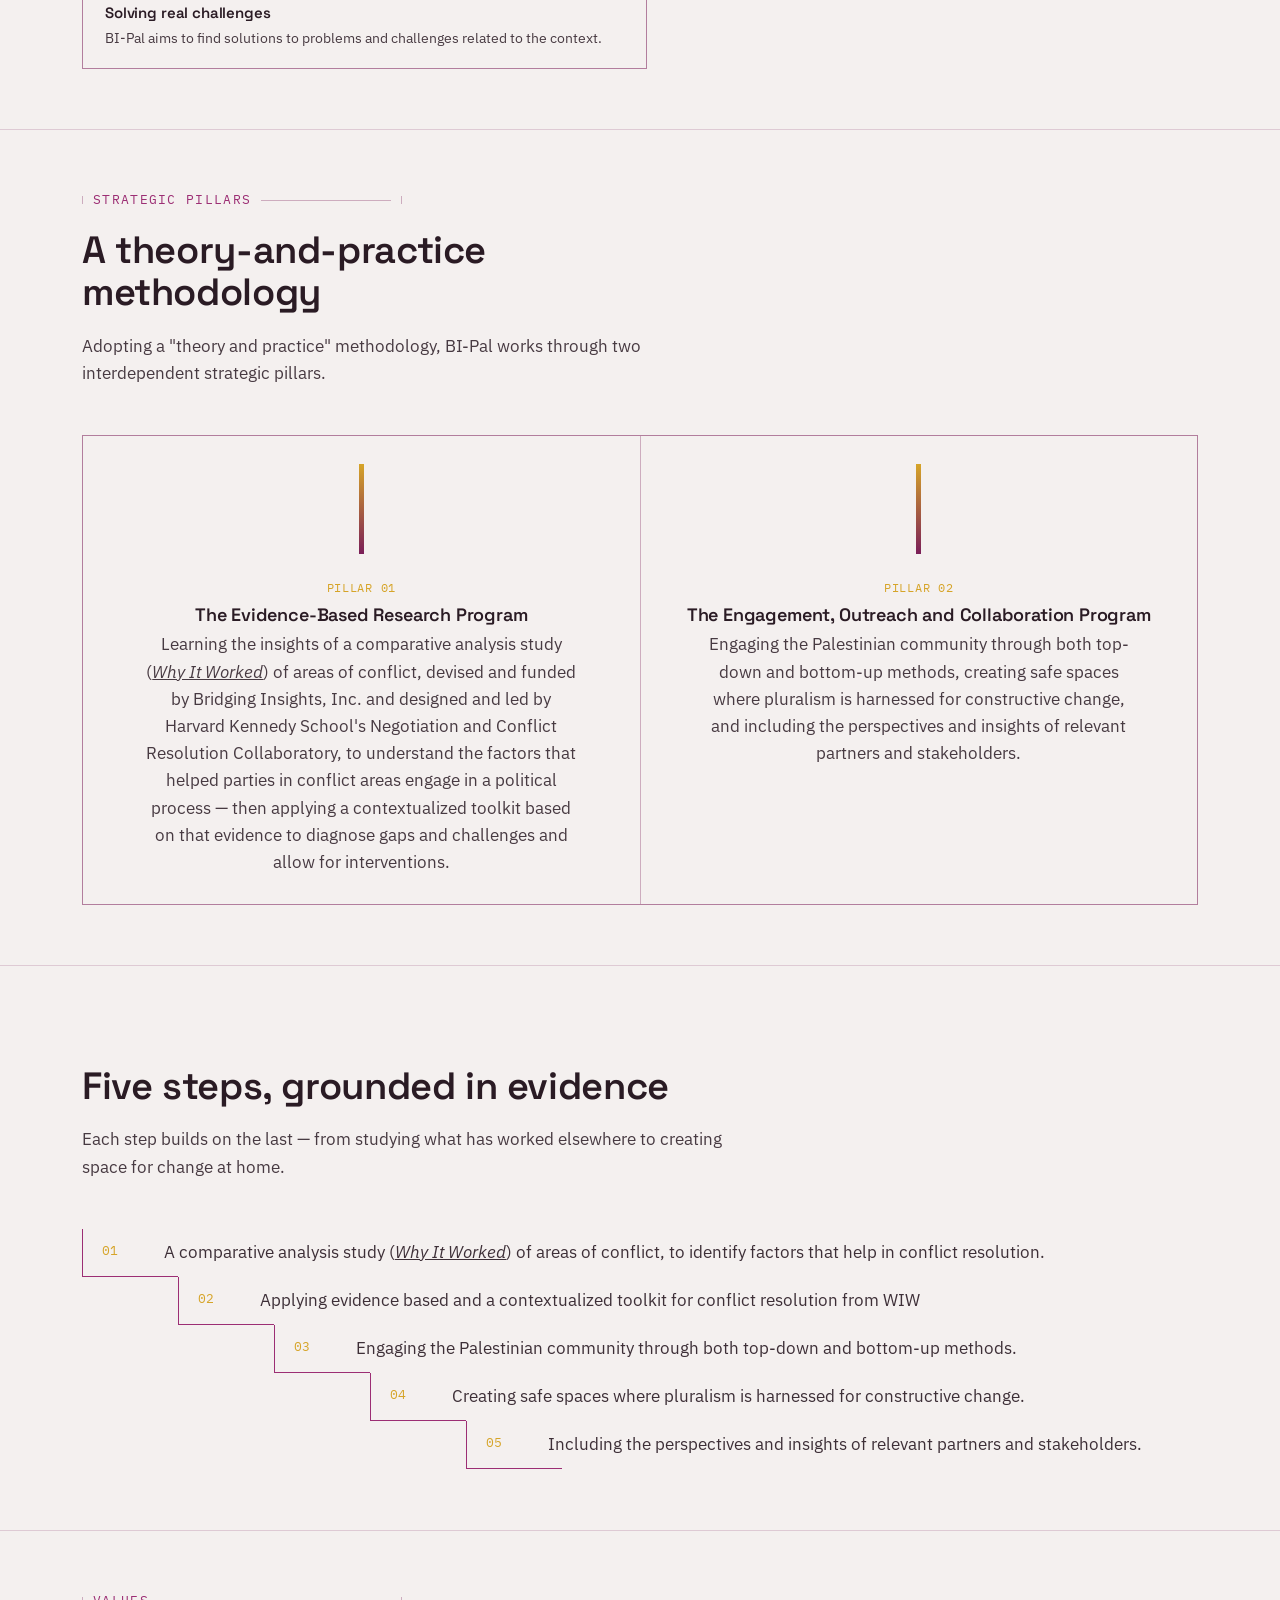
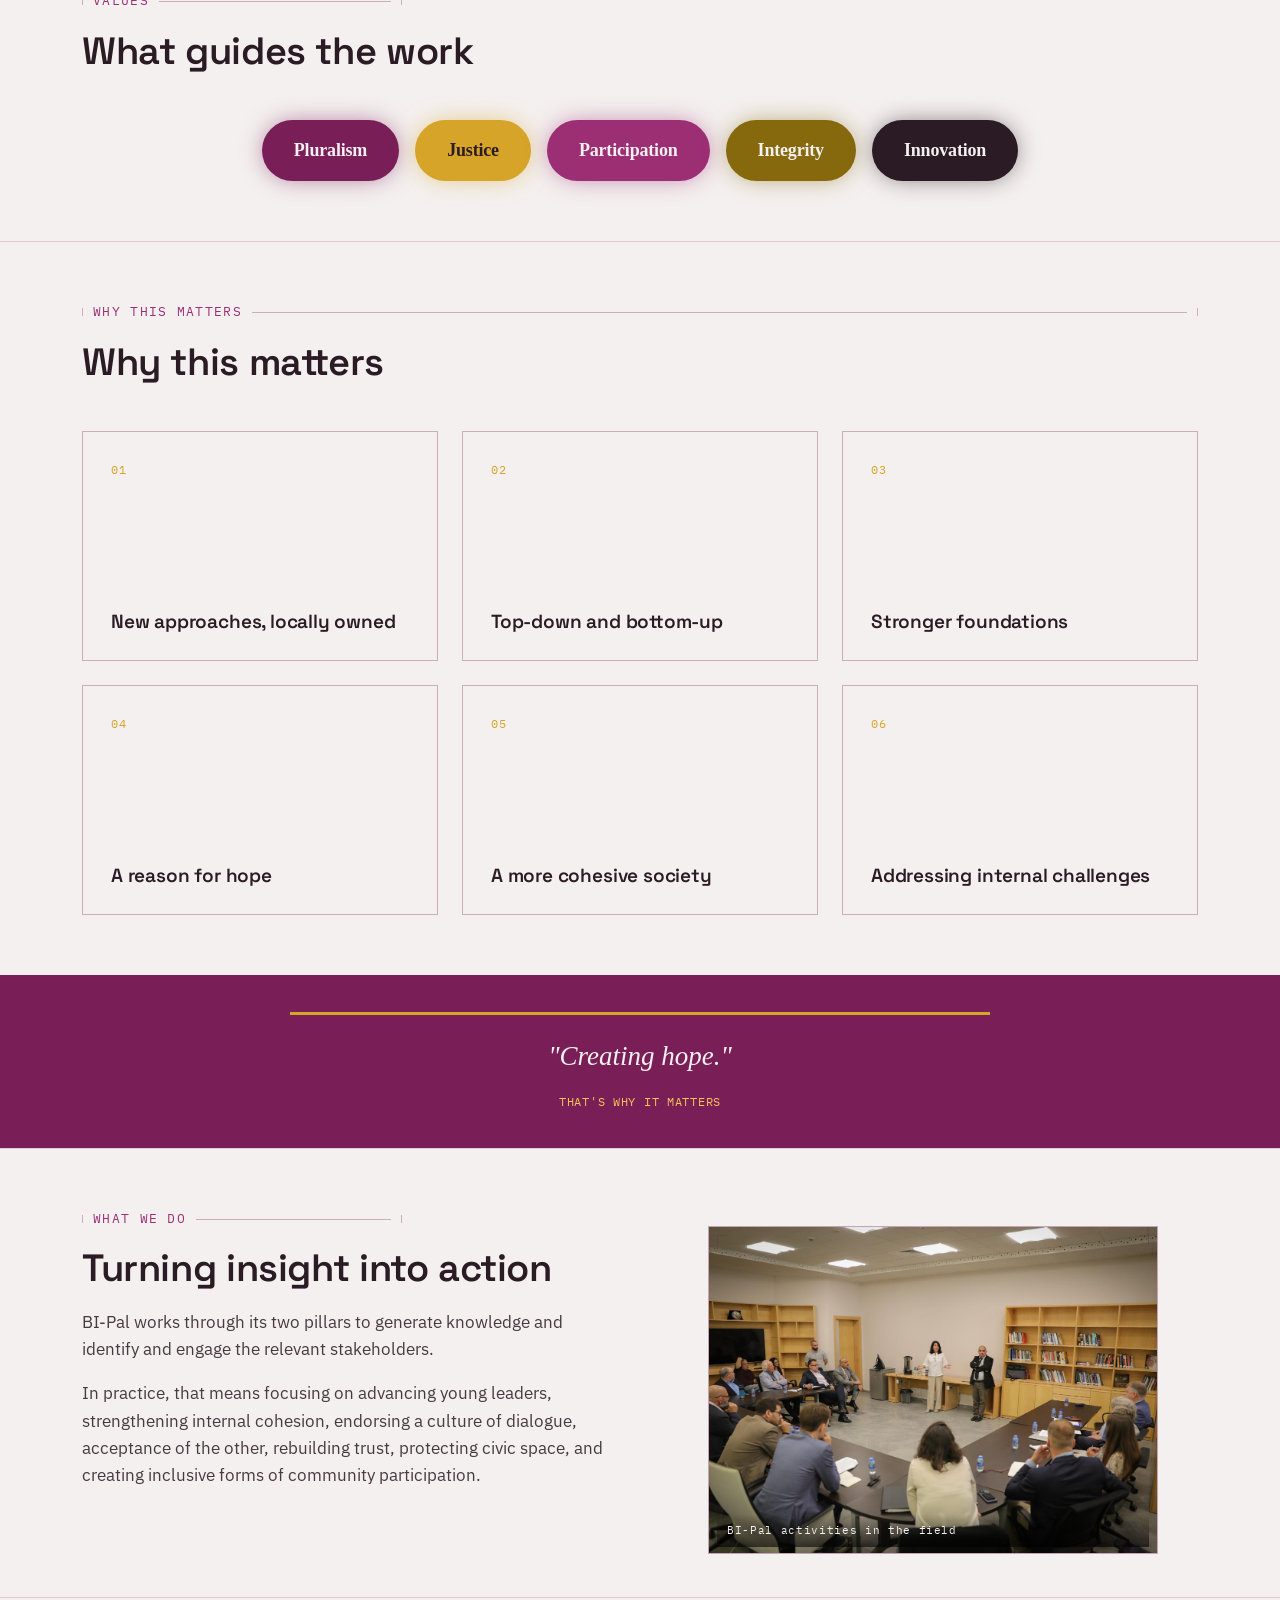
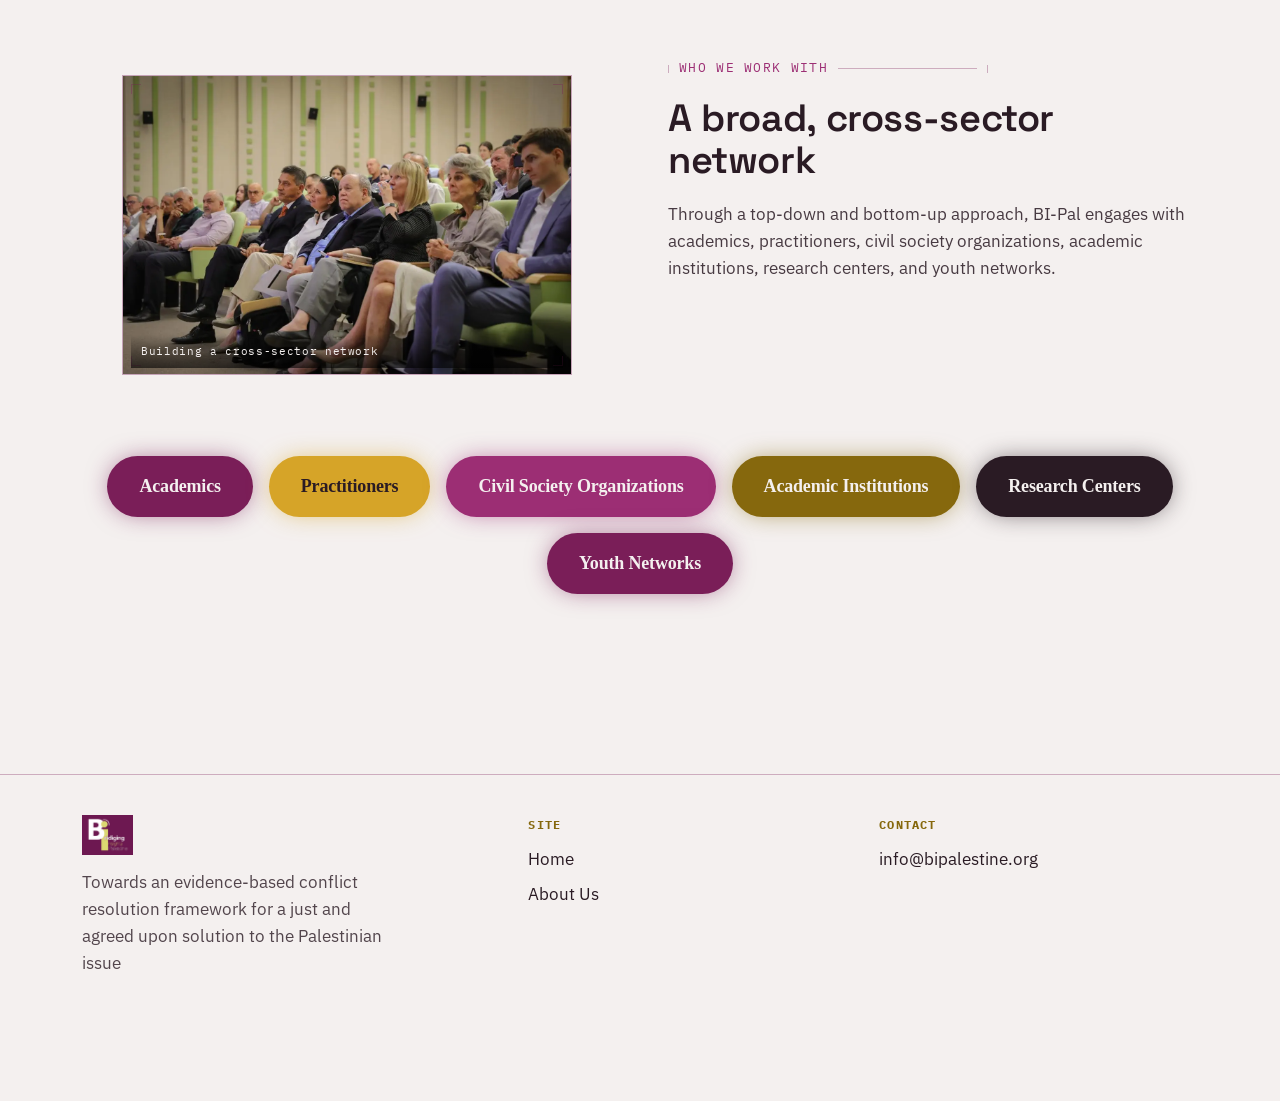
==== commit fe054155: "Add hero slideshow and section images, renumber nav - Replace static hero image with a rotating hero" ====
--- a/index.html
+++ b/index.html
@@ -5,7 +5,7 @@
 <meta name="viewport" content="width=device-width, initial-scale=1.0">
 <title>Bridging Insights Palestine (BI-Pal)</title>
 <meta name="description" content="Bridging Insights Palestine (BI-Pal) builds an evidence-based conflict resolution framework — grounded in a Harvard Kennedy School comparative study — toward a just, agreed-upon political process for the Palestinian issue.">
-<link rel="icon" type="image/png" href="/favicon.png">
+<link rel="icon" type="image/png" href="/images/favicon.png">
 <link rel="preconnect" href="https://fonts.googleapis.com">
 <link href="https://fonts.googleapis.com/css2?family=IBM+Plex+Mono:wght@400;500;600&family=IBM+Plex+Sans:wght@400;500&family=IBM+Plex+Slab:wght@500;600&family=Space+Grotesk:wght@500;600;700&display=swap" rel="stylesheet">
 <link rel="stylesheet" href="/style.css">
@@ -15,7 +15,7 @@
 <header class="site-header">
   <div class="header-inner">
     <a class="brand" href="/">
-      <img class="brand-logo" src="/bi-logo-2.png" alt="Bridging Insights Palestine">
+      <img class="brand-logo" src="/images/bi-logo-2.png" alt="Bridging Insights Palestine">
       <span class="brand-title">Bridging Insights Palestine</span>
     </a>
     <button class="nav-toggle" aria-expanded="false" aria-label="Toggle navigation">Menu</button>
@@ -37,9 +37,8 @@
     <li><a href="#approach"><span class="section-nav-index">04</span><span class="section-nav-label">Our Approach</span><span class="section-nav-dash"></span></a></li>
     <li><a href="#values"><span class="section-nav-index">05</span><span class="section-nav-label">Values</span><span class="section-nav-dash"></span></a></li>
     <li><a href="#why"><span class="section-nav-index">06</span><span class="section-nav-label">Why This Matters</span><span class="section-nav-dash"></span></a></li>
-    <li><a href="#hope"><span class="section-nav-index">07</span><span class="section-nav-label">Creating Hope</span><span class="section-nav-dash"></span></a></li>
-    <li><a href="#do"><span class="section-nav-index">08</span><span class="section-nav-label">What We Do</span><span class="section-nav-dash"></span></a></li>
-    <li><a href="#who"><span class="section-nav-index">09</span><span class="section-nav-label">Who We Work With</span><span class="section-nav-dash"></span></a></li>
+    <li><a href="#do"><span class="section-nav-index">07</span><span class="section-nav-label">What We Do</span><span class="section-nav-dash"></span></a></li>
+    <li><a href="#who"><span class="section-nav-index">08</span><span class="section-nav-label">Who We Work With</span><span class="section-nav-dash"></span></a></li>
   </ul>
 </nav>
 
@@ -50,7 +49,12 @@
     <figure class="hero-banner">
       <span class="corner tl"></span><span class="corner tr"></span>
       <span class="corner bl"></span><span class="corner br"></span>
-      <img src="/hero-slide.jpeg" alt="Bridging Insights Palestine — building an evidence-based path toward a just and agreed-upon political process" loading="eager">
+      <div class="hero-slideshow" id="heroSlideshow">
+        <img class="hero-slide is-active" src="/images/hero-slide.webp" alt="Bridging Insights Palestine — building an evidence-based path toward a just and agreed-upon political process" loading="eager">
+        <img class="hero-slide" src="/images/advisory.webp" alt="BI-Pal advisory board members convened around a conference table" loading="lazy">
+        <img class="hero-slide" src="/images/wiw%203.jpg" alt="Panelists on stage at the &quot;Why It Worked&quot; adaptive leadership event" loading="lazy">
+        <img class="hero-slide" src="/images/photo%204.webp" alt="BI-Pal team members standing together outdoors" loading="lazy">
+      </div>
       <div class="hero-overlay wrap">
         <div class="dim short">
           <span class="dim-label">Overview</span>
@@ -344,31 +348,41 @@
           <span class="dim-label">What we do</span>
           <span class="dim-rule"></span>
         </div>
-        <h2>Turning insight into action</h2>
-        <p>BI-Pal works through its two pillars to generate knowledge and identify and engage the relevant stakeholders.</p>
-        <p>In practice, that means focusing on advancing young leaders, strengthening internal cohesion, endorsing a culture of dialogue, acceptance of the other, rebuilding trust, protecting civic space, and creating inclusive forms of community participation.</p>
+        <div class="section-head">
+          <h2>Turning insight into action</h2>
+          <p>BI-Pal works through its two pillars to generate knowledge and identify and engage the relevant stakeholders.</p>
+          <p>In practice, that means focusing on advancing young leaders, strengthening internal cohesion, endorsing a culture of dialogue, acceptance of the other, rebuilding trust, protecting civic space, and creating inclusive forms of community participation.</p>
+        </div>
       </div>
       <figure class="hero-figure" style="aspect-ratio:auto; height:100%;">
         <span class="corner tl"></span><span class="corner tr"></span>
         <span class="corner bl"></span><span class="corner br"></span>
-        <span class="placeholder-art">[Activities /<br>photo placeholder]</span>
-        <figcaption>Fig. 02 — BI-Pal activities in the field</figcaption>
+        <img src="/images/fatina-speaking.jpeg" alt="Fatina speaking at a BI-Pal activity" loading="lazy">
+        <figcaption>BI-Pal activities in the field</figcaption>
       </figure>
     </div>
   </section>
 
   <!-- WHO WE WORK WITH -->
   <section id="who">
-    <div class="wrap">
-      <div class="dim short">
-        <span class="dim-label">Who we work with</span>
-        <span class="dim-rule"></span>
-      </div>
-      <div class="section-head">
-        <h2>A broad, cross-sector network</h2>
-        <p>Through a top-down and bottom-up approach, BI-Pal engages with academics, practitioners, civil society organizations, academic institutions, research centers, and youth networks.</p>
-      </div>
-      <div class="values-row">
+    <div class="wrap two-col">
+      <figure class="hero-figure" style="aspect-ratio:3/2;">
+        <span class="corner tl"></span><span class="corner tr"></span>
+        <span class="corner bl"></span><span class="corner br"></span>
+        <img src="/images/academics.webp" alt="Academics and practitioners collaborating with BI-Pal" loading="lazy" style="object-fit:contain; object-position:center center;">
+        <figcaption>Building a cross-sector network</figcaption>
+      </figure>
+      <div>
+        <div class="dim short">
+          <span class="dim-label">Who we work with</span>
+          <span class="dim-rule"></span>
+        </div>
+        <div class="section-head">
+          <h2>A broad, cross-sector network</h2>
+          <p>Through a top-down and bottom-up approach, BI-Pal engages with academics, practitioners, civil society organizations, academic institutions, research centers, and youth networks.</p>
+        </div>
+      </div>
+      <div class="values-row" style="grid-column:1 / -1; margin-top:8px;">
         <span class="value-pill c-blueprint">Academics</span>
         <span class="value-pill c-brass">Practitioners</span>
         <span class="value-pill c-blueprint-2">Civil Society Organizations</span>
@@ -398,7 +412,7 @@
   <div class="wrap">
     <div class="footer-grid">
       <div>
-        <img class="footer-logo" src="/bridging-insights-logo.jpg" alt="Bridging Insights Palestine">
+        <img class="footer-logo" src="/images/bridging-insights-logo.jpg" alt="Bridging Insights Palestine">
         <p style="max-width:32ch; opacity:.8;">Towards an evidence-based conflict resolution framework for a just and agreed upon solution to the Palestinian issue</p>
       </div>
       <div>
--- a/style.css
+++ b/style.css
@@ -69,6 +69,35 @@
   outline: 2px solid var(--brass-ink);
   outline-offset: 3px;
 }
+
+/* --------------------------------------------------------------------------
+   Scrollbar — slim, on-brand rail. Thumb reuses the brass→blueprint
+   gradient that already marks the pillar accent bars, so scrolling reads
+   as part of the same drafting-tool system instead of a stock OS control.
+   -------------------------------------------------------------------------- */
+html{
+  scrollbar-width: thin;
+  scrollbar-color: var(--brass-ink) var(--paper-2);
+}
+::-webkit-scrollbar{
+  width: 14px;
+  height: 14px;
+}
+::-webkit-scrollbar-track{
+  background: var(--paper-2);
+  border-left: 1px solid var(--line);
+}
+::-webkit-scrollbar-thumb{
+  background-image: linear-gradient(180deg, var(--brass), var(--blueprint-2));
+  background-clip: padding-box;
+  border: 4px solid var(--paper-2);
+  border-radius: 999px;
+}
+::-webkit-scrollbar-thumb:hover{
+  background-image: linear-gradient(180deg, var(--brass-2), var(--blueprint));
+  border-color: var(--paper-2);
+}
+::-webkit-scrollbar-corner{ background: var(--paper-2); }
 
 /* --------------------------------------------------------------------------
    Utility: mono labels / spec tags / dimension lines
@@ -246,37 +275,38 @@
   margin:0; padding:0;
   display:flex;
   flex-direction:column;
-  gap: 12px;
+  gap: 14px;
 }
 .section-nav li{ display:flex; justify-content:flex-end; }
 .section-nav a{
   display:flex;
   align-items:center;
-  gap: 7px;
+  gap: 8px;
   text-decoration:none;
   padding: 3px 0;
 }
 .section-nav-index{
   font-family: var(--mono);
-  font-size: 11px;
-  font-weight: 600;
+  font-size: 12px;
+  font-weight: 700;
   color: var(--brass-ink);
   white-space:nowrap;
-  opacity: .75;
+  opacity: .92;
   transition: opacity .25s ease, transform .25s ease, color .2s ease;
 }
 .section-nav-label{
   font-family: var(--mono);
-  font-size: 11px;
+  font-size: 12.5px;
   font-weight: 600;
   letter-spacing:.04em;
   text-transform: uppercase;
   color: var(--ink);
   white-space:nowrap;
-  background: transparent;
+  background: rgba(244,240,239,.72);
   border: 1px solid transparent;
-  padding: 4px 7px;
-  opacity: .75;
+  border-radius: 3px;
+  padding: 4px 8px;
+  opacity: .92;
   transition: opacity .25s ease, transform .25s ease, color .2s ease, border-color .2s ease, background-color .2s ease;
 }
 .section-nav-dash{
@@ -291,6 +321,10 @@
   opacity: 1;
   transform: translateX(-4px);
 }
+.section-nav a:hover .section-nav-label{
+  background: var(--paper);
+  border-color: var(--line-strong);
+}
 .section-nav a:hover .section-nav-dash{
   width: 28px;
   background: var(--brass-ink);
@@ -314,15 +348,19 @@
 
 /* Over a dark/photo section (flagged via data-nav-theme="dark" and applied
    by script.js as the section crosses the nav's vertical position), swap
-   the idle rail to white. The active item keeps its opaque paper chip —
-   already legible on any backdrop — so it's excluded here. */
-.section-nav.on-dark .section-nav-index{ color: #fff; opacity: .95; }
-.section-nav.on-dark .section-nav-label{ color: #fff; opacity: .95; }
+   the idle rail to white, with a text-shadow so it stays legible against
+   whatever part of the photo it happens to sit over. The active item keeps
+   its opaque paper chip — already legible on any backdrop — so it's
+   excluded from the shadow/background overrides below. */
+.section-nav.on-dark .section-nav-index{ color: #fff; opacity: 1; text-shadow: 0 1px 4px rgba(0,0,0,.55); }
+.section-nav.on-dark .section-nav-label{ color: #fff; opacity: 1; background: rgba(0,0,0,.28); text-shadow: 0 1px 4px rgba(0,0,0,.55); }
 .section-nav.on-dark .section-nav-dash{ background: #fff; }
 .section-nav.on-dark a:hover .section-nav-index,
 .section-nav.on-dark a:hover .section-nav-label{ opacity: 1; }
+.section-nav.on-dark a:hover .section-nav-label{ background: rgba(0,0,0,.4); border-color: rgba(255,255,255,.5); }
 .section-nav.on-dark a:hover .section-nav-dash{ background: #fff; }
 .section-nav.on-dark a.active .section-nav-dash{ background: #fff; }
+.section-nav.on-dark a.active .section-nav-label{ color: var(--brass-ink); background: var(--paper); text-shadow: none; }
 
 @media (max-width: 1320px){
   .section-nav{ display:none; }
@@ -396,12 +434,23 @@
   overflow: hidden;
   background: var(--ink);
 }
-.hero-banner img{
+.hero-slideshow{
+  position: absolute;
+  inset: 0;
+}
+.hero-slide{
+  position: absolute;
+  inset: 0;
   width: 100%;
   height: 100%;
   object-fit: cover;
   object-position: center 30%;
   display:block;
+  opacity: 0;
+  transition: opacity 1.4s ease;
+}
+.hero-slide.is-active{
+  opacity: 1;
 }
 .hero-banner::after{
   content:"";
@@ -452,10 +501,31 @@
   justify-content:center;
   position:relative;
   padding: 18px;
+  overflow: hidden;
+}
+.hero-figure img{
+  position: absolute;
+  inset: 0;
+  width: 100%;
+  height: 100%;
+  object-fit: cover;
+  object-position: center 25%;
+  display: block;
+}
+.hero-figure img.is-expandable{
+  cursor: zoom-in;
+}
+.hero-figure img.is-expandable:hover{
+  filter: brightness(1.04);
+}
+.hero-figure img.is-expandable:focus-visible{
+  outline: 2px solid var(--brass);
+  outline-offset: -3px;
 }
 .hero-figure .corner,
 .ring-figure .corner{
   position:absolute;
+  z-index: 1;
   width:10px; height:10px;
   border: 1px solid var(--line-strong);
 }
@@ -471,6 +541,14 @@
   letter-spacing:.06em;
   color: var(--ink);
   opacity:.6;
+  z-index: 1;
+}
+.hero-figure img + figcaption{
+  padding: 8px 10px;
+  margin: -8px -10px;
+  background: linear-gradient(0deg, rgba(0,0,0,.6), rgba(0,0,0,0));
+  color: var(--paper);
+  opacity: 1;
 }
 .placeholder-art{
   font-family: var(--mono);
@@ -1339,3 +1417,73 @@
 @media (max-width: 820px){
   .two-col{ grid-template-columns:1fr; }
 }
+
+/* --------------------------------------------------------------------------
+   Lightbox — click-to-expand for framed figure photos
+   -------------------------------------------------------------------------- */
+.lightbox{
+  position: fixed;
+  inset: 0;
+  z-index: 200;
+  display: flex;
+  align-items: center;
+  justify-content: center;
+  padding: 48px 24px;
+  background: rgba(20, 14, 18, .90);
+}
+.lightbox[hidden]{ display: none; }
+.lightbox-frame{
+  position: relative;
+  max-width: min(92vw, 1100px);
+  max-height: 90vh;
+  display: flex;
+  flex-direction: column;
+  align-items: center;
+  gap: 14px;
+}
+.lightbox-img{
+  display: block;
+  max-width: 100%;
+  max-height: 78vh;
+  width: auto;
+  height: auto;
+  border: 1px solid var(--line-strong);
+  background: var(--paper-2);
+}
+.lightbox-caption{
+  margin: 0;
+  max-width: 70ch;
+  font-family: var(--mono);
+  font-size: 12px;
+  letter-spacing: .06em;
+  text-align: center;
+  color: var(--paper);
+  opacity: .75;
+}
+.lightbox-caption:empty{ display: none; }
+.lightbox-close{
+  position: absolute;
+  top: -46px;
+  right: 0;
+  width: 36px;
+  height: 36px;
+  display: flex;
+  align-items: center;
+  justify-content: center;
+  border: 1px solid var(--line-strong);
+  background: var(--paper-2);
+  color: var(--ink);
+  font-size: 20px;
+  line-height: 1;
+  cursor: pointer;
+}
+.lightbox-close:hover{ background: var(--paper); }
+.lightbox-close:focus-visible{
+  outline: 2px solid var(--brass);
+  outline-offset: 2px;
+}
+body.lightbox-open{ overflow: hidden; }
+
+@media (max-width: 560px){
+  .lightbox-close{ top: -42px; width: 32px; height: 32px; font-size: 18px; }
+}
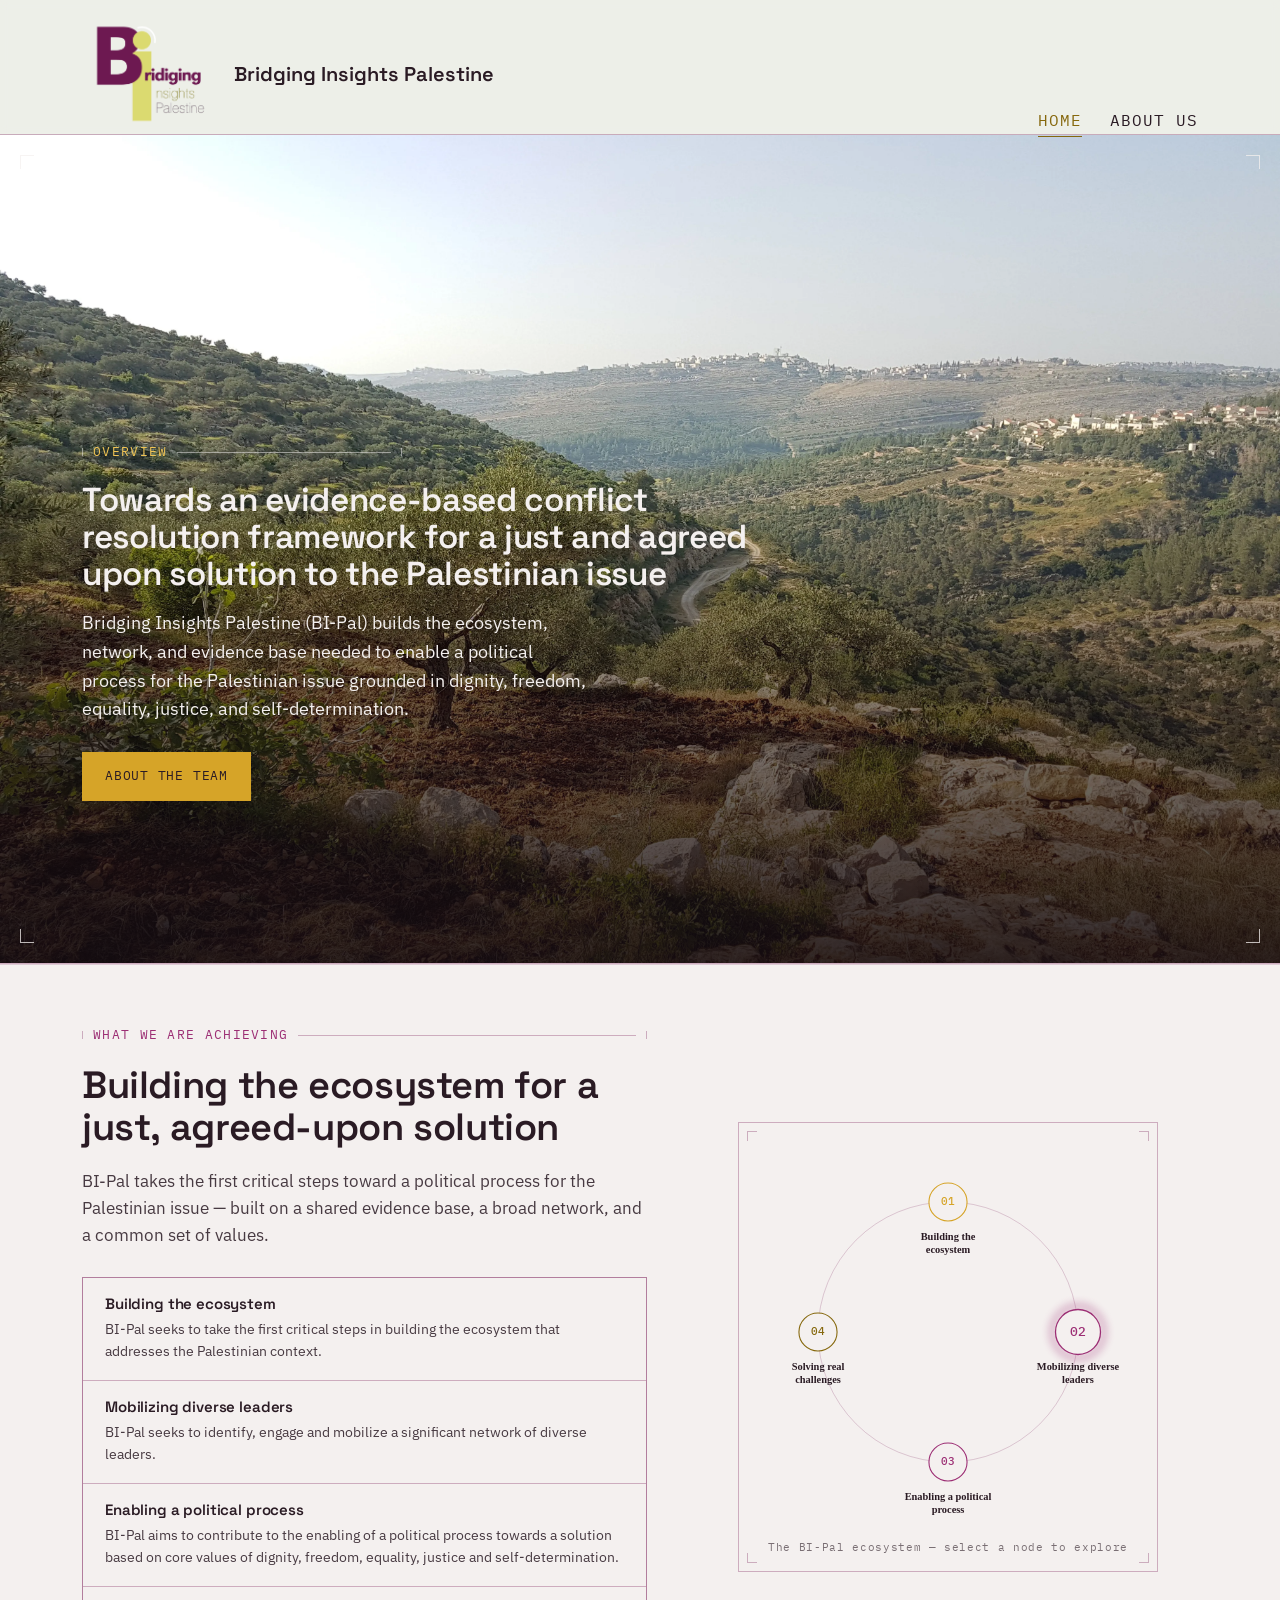
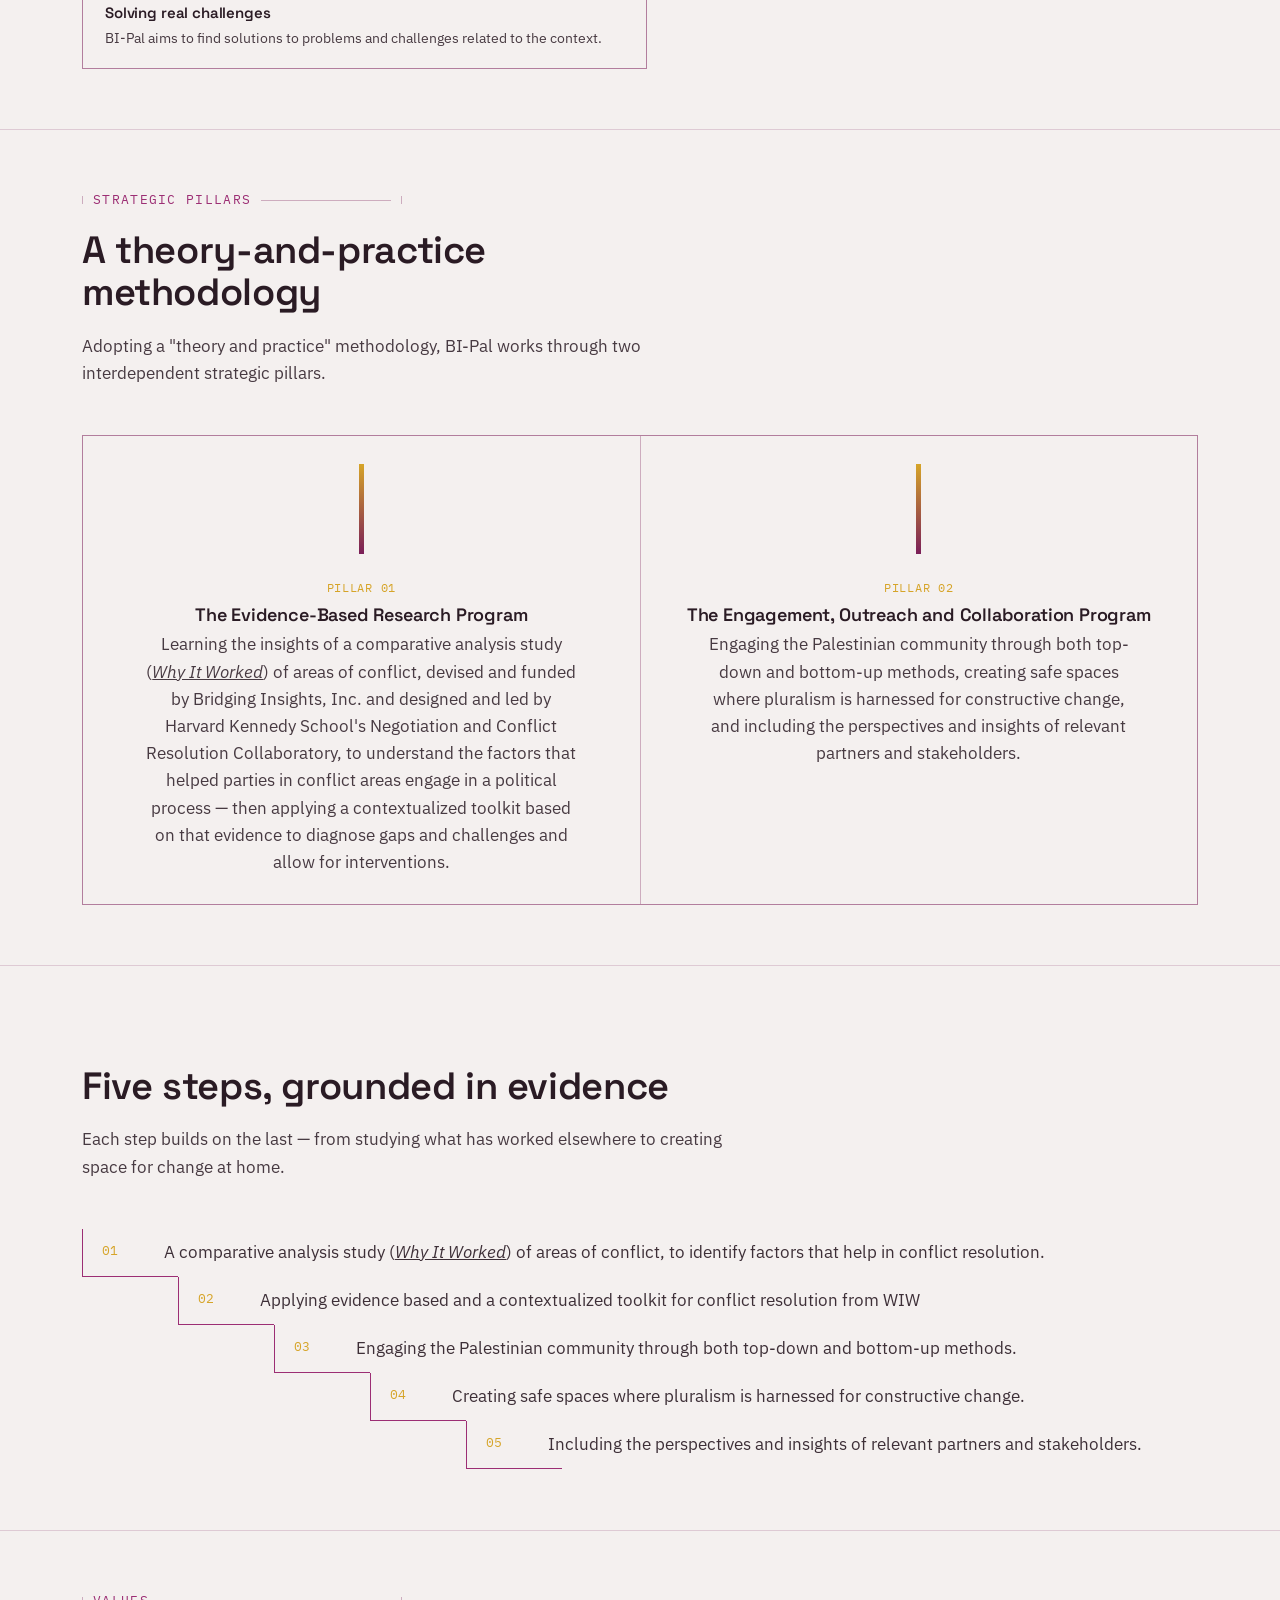
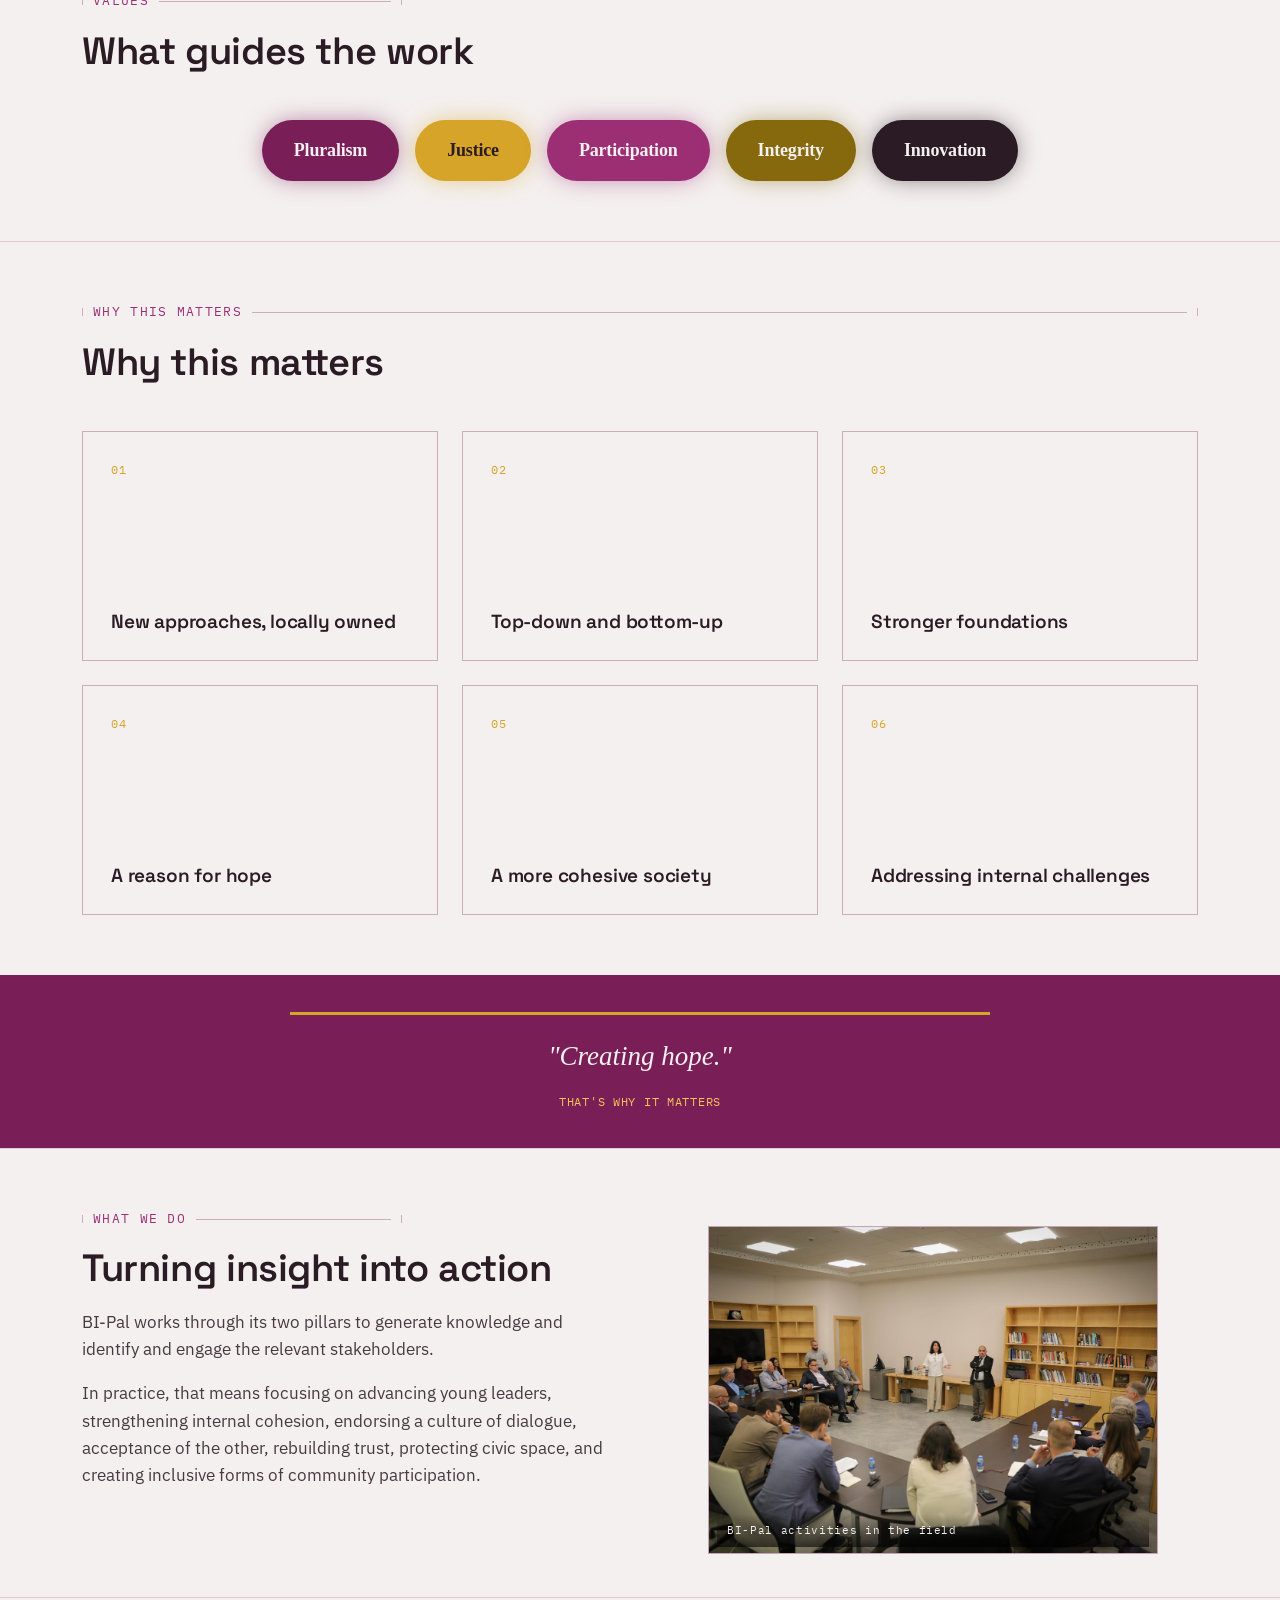
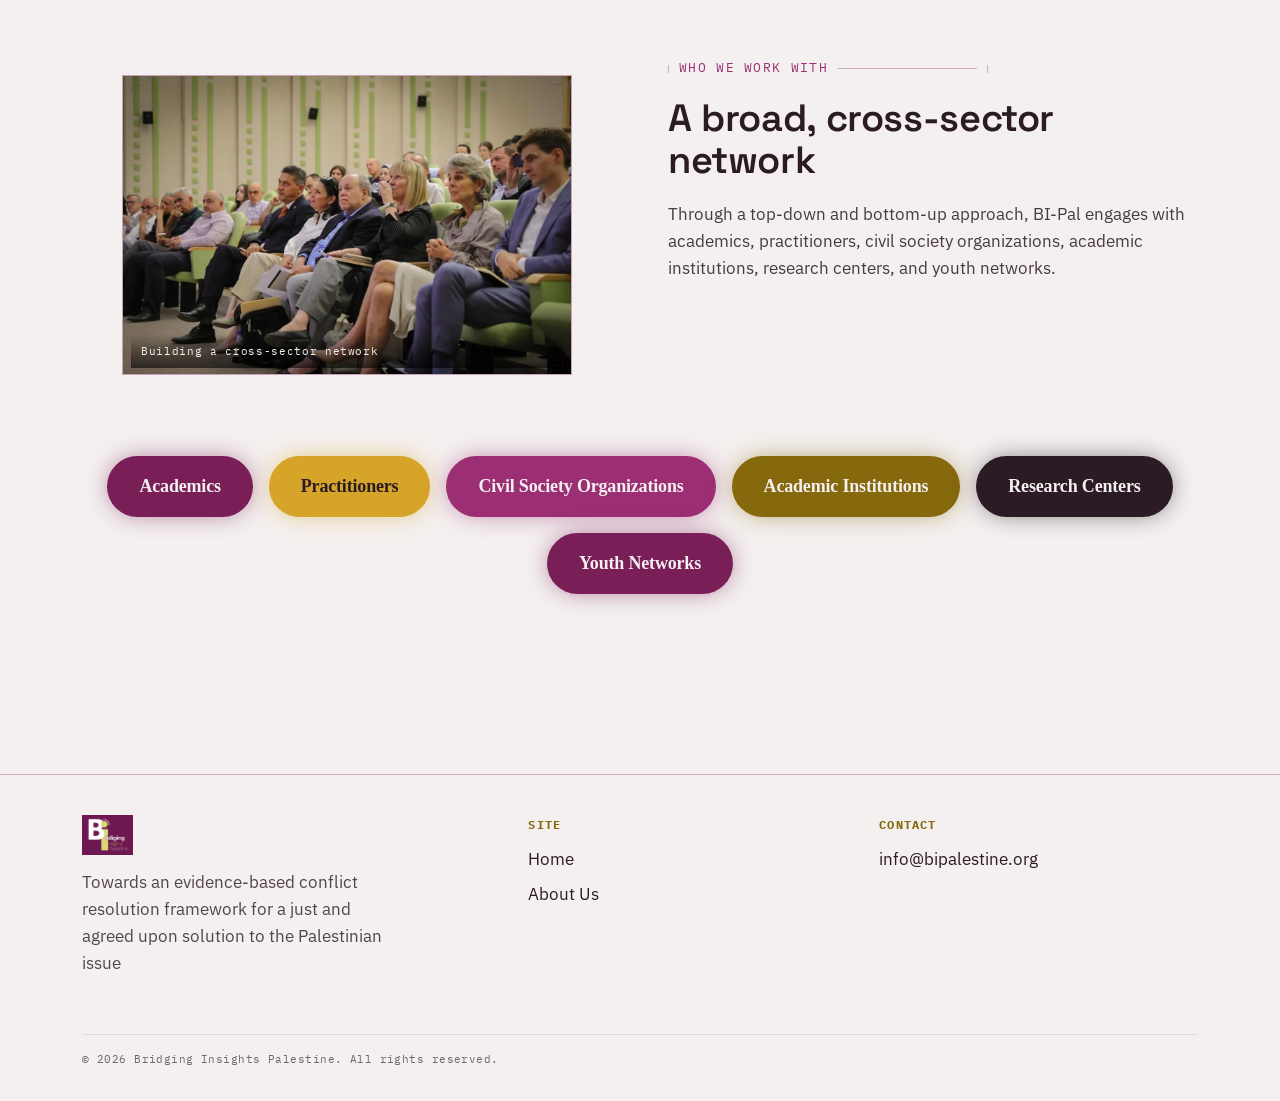
==== commit 3ce10581: "Polish mobile responsiveness and hero figure layout - Add hero-figure--fill/--edge modifiers for ful" ====
--- a/index.html
+++ b/index.html
@@ -354,7 +354,7 @@
           <p>In practice, that means focusing on advancing young leaders, strengthening internal cohesion, endorsing a culture of dialogue, acceptance of the other, rebuilding trust, protecting civic space, and creating inclusive forms of community participation.</p>
         </div>
       </div>
-      <figure class="hero-figure" style="aspect-ratio:auto; height:100%;">
+      <figure class="hero-figure hero-figure--fill hero-figure--edge">
         <span class="corner tl"></span><span class="corner tr"></span>
         <span class="corner bl"></span><span class="corner br"></span>
         <img src="/images/fatina-speaking.jpeg" alt="Fatina speaking at a BI-Pal activity" loading="lazy">
@@ -366,13 +366,13 @@
   <!-- WHO WE WORK WITH -->
   <section id="who">
     <div class="wrap two-col">
-      <figure class="hero-figure" style="aspect-ratio:3/2;">
+      <figure class="hero-figure hero-figure--edge" style="aspect-ratio:3/2;">
         <span class="corner tl"></span><span class="corner tr"></span>
         <span class="corner bl"></span><span class="corner br"></span>
         <img src="/images/academics.webp" alt="Academics and practitioners collaborating with BI-Pal" loading="lazy" style="object-fit:contain; object-position:center center;">
         <figcaption>Building a cross-sector network</figcaption>
       </figure>
-      <div>
+      <div class="who-text">
         <div class="dim short">
           <span class="dim-label">Who we work with</span>
           <span class="dim-rule"></span>
@@ -432,7 +432,6 @@
     </div>
     <div class="footer-bottom">
       <span>© 2026 Bridging Insights Palestine. All rights reserved.</span>
-      <span>Doc. 01 / 03 — Home</span>
     </div>
   </div>
 </footer>
--- a/style.css
+++ b/style.css
@@ -242,7 +242,8 @@
     gap:0;
     padding: 8px 32px 20px;
   }
-  nav.primary-nav li{ padding: 10px 0; border-bottom: 1px solid var(--line); }
+  nav.primary-nav li{ border-bottom: 1px solid var(--line); }
+  nav.primary-nav a{ display:block; padding: 12px 0; }
   .nav-toggle{ display:inline-block; }
 
   /* The logo image already contains the "Bridging Insights Palestine"
@@ -447,7 +448,7 @@
   object-position: center 30%;
   display:block;
   opacity: 0;
-  transition: opacity 1.4s ease;
+  transition: opacity 0.9s ease;
 }
 .hero-slide.is-active{
   opacity: 1;
@@ -511,6 +512,25 @@
   object-fit: cover;
   object-position: center 25%;
   display: block;
+}
+.hero-figure--fill{
+  aspect-ratio: auto;
+  height: 100%;
+}
+@media (max-width: 820px){
+  .hero-figure--fill{
+    aspect-ratio: 4/3;
+    height: auto;
+  }
+}
+/* Break the figure out of .wrap's side padding so it spans full viewport width once the two-col grid stacks */
+@media (max-width: 820px){
+  .hero-figure--edge{
+    width: 100vw;
+    margin: 0 calc(50% - 50vw);
+    border-left: none;
+    border-right: none;
+  }
 }
 .hero-figure img.is-expandable{
   cursor: zoom-in;
@@ -1076,6 +1096,9 @@
   .achieving-layout{ grid-template-columns: 1fr; }
   .ring-figure{ max-width: 100%; margin-left: 0; }
 }
+@media (max-width: 760px){
+  #achieving .ring-figure{ display: none; }
+}
 
 .ring-figure{
   position:relative;
@@ -1243,17 +1266,33 @@
 }
 
 @media (max-width: 640px){
-  /* Forcing single-line text at this width would push steps far off
-     screen; let text wrap and rows size to content again, same as the
-     shared .steps-list layout. */
+  /* The staircase relies on each step staying on one line; forcing
+     wrap while every step is indented further than the last squeezes
+     later steps' text into an increasingly narrow column. Drop the
+     indent/riser/tread geometry here and fall back to a plain
+     numbered list instead — the same row pattern .steps-list uses
+     elsewhere on the site (see the toolkit page). */
   .steps-list--stair .step-item{
+    display: grid;
+    grid-template-columns: 28px 1fr;
+    gap: 14px;
     height: auto;
+    padding: 16px 0;
+    border-bottom: 1px solid var(--line);
     white-space: normal;
-    padding: 18px 0 18px 20px;
   }
-  .steps-list--stair .step-item::before{ top:0; bottom:0; height:auto; }
-  .steps-list--stair .step-item::after{ bottom:0; }
-  .steps-list--stair{ --stair-rise: 20px; }
+  .steps-list--stair .step-item:first-child{ border-top: 1px solid var(--line); }
+  .steps-list--stair .step-item:nth-child(1),
+  .steps-list--stair .step-item:nth-child(2),
+  .steps-list--stair .step-item:nth-child(3),
+  .steps-list--stair .step-item:nth-child(4),
+  .steps-list--stair .step-item:nth-child(5){
+    margin-left: 0;
+  }
+  .steps-list--stair .step-item::before,
+  .steps-list--stair .step-item::after{
+    content: none;
+  }
 }
 
 /* Domain block — one per interdependent part of the framework */
@@ -1416,6 +1455,13 @@
 }
 @media (max-width: 820px){
   .two-col{ grid-template-columns:1fr; }
+}
+
+/* "Who we work with": show the text before the image once the columns stack on mobile */
+@media (max-width: 820px){
+  #who .who-text{ order: 1; }
+  #who .hero-figure{ order: 2; }
+  #who .values-row{ order: 3; }
 }
 
 /* --------------------------------------------------------------------------
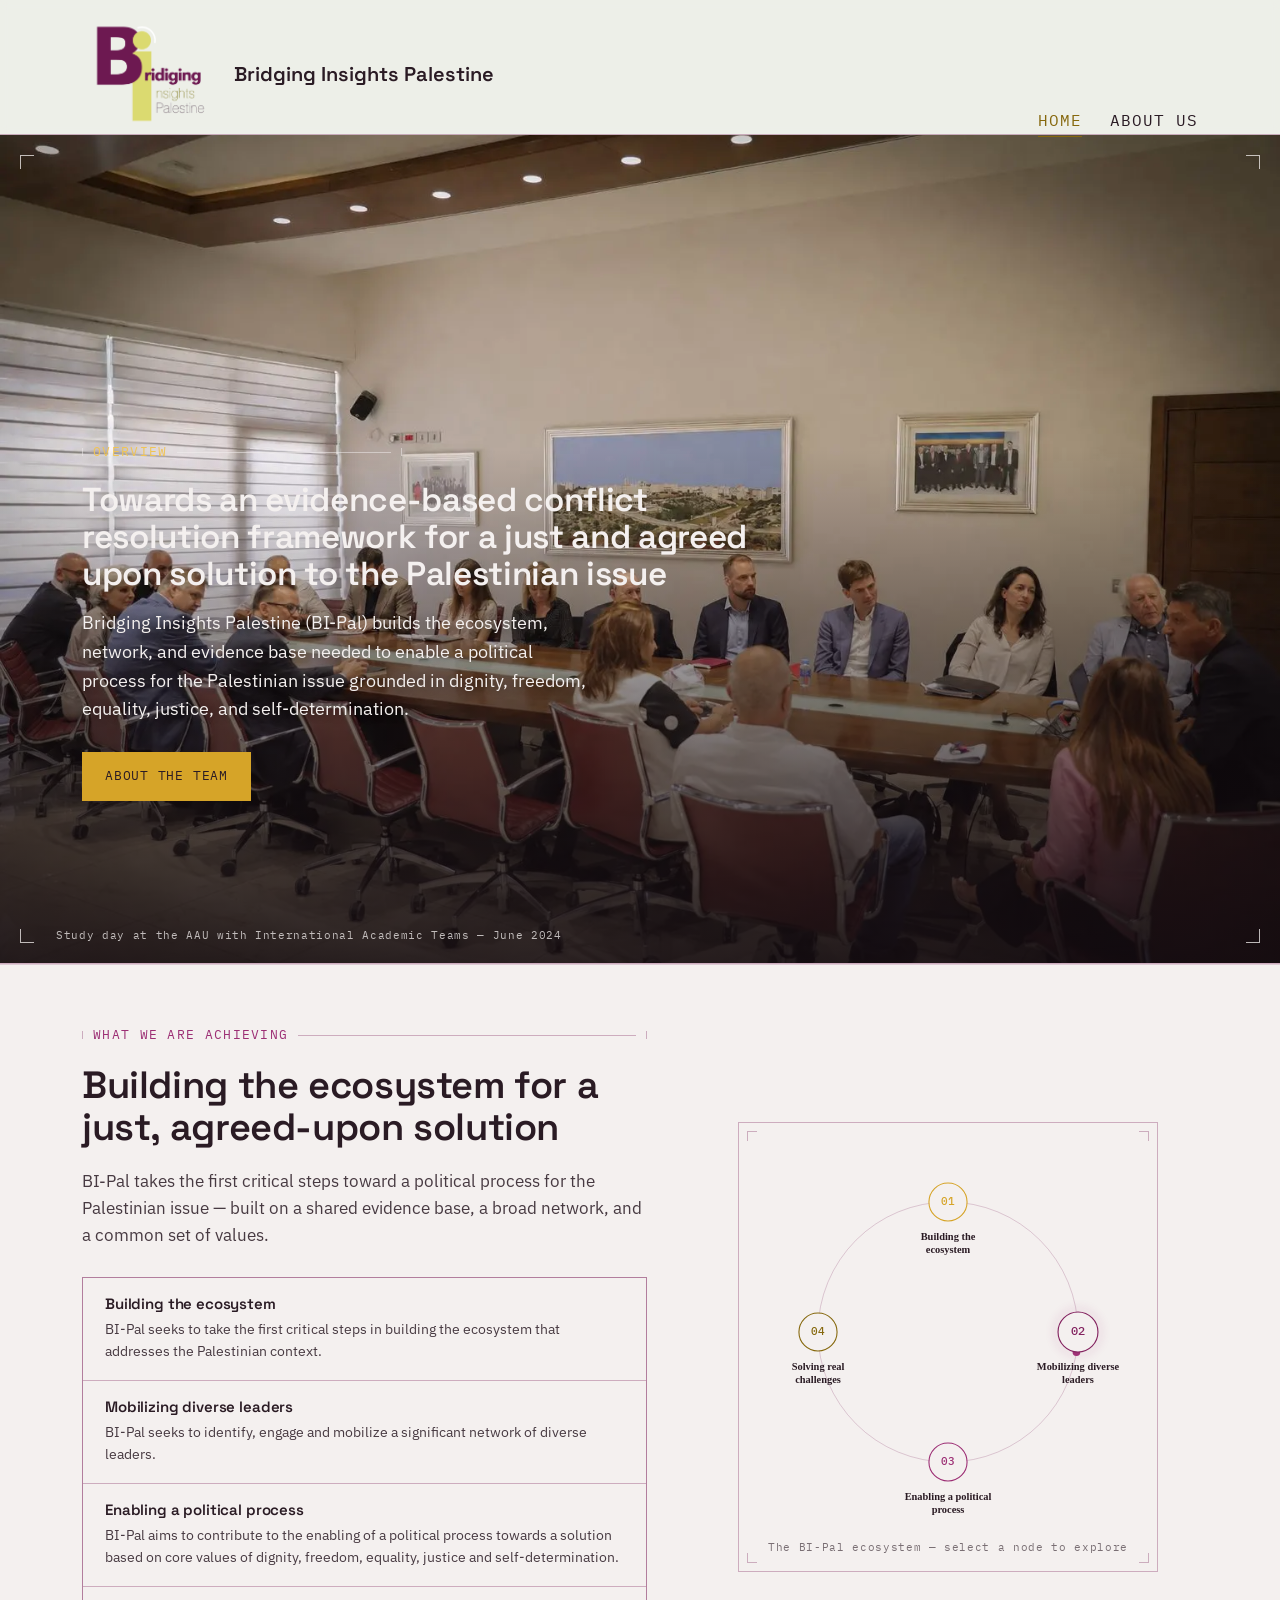
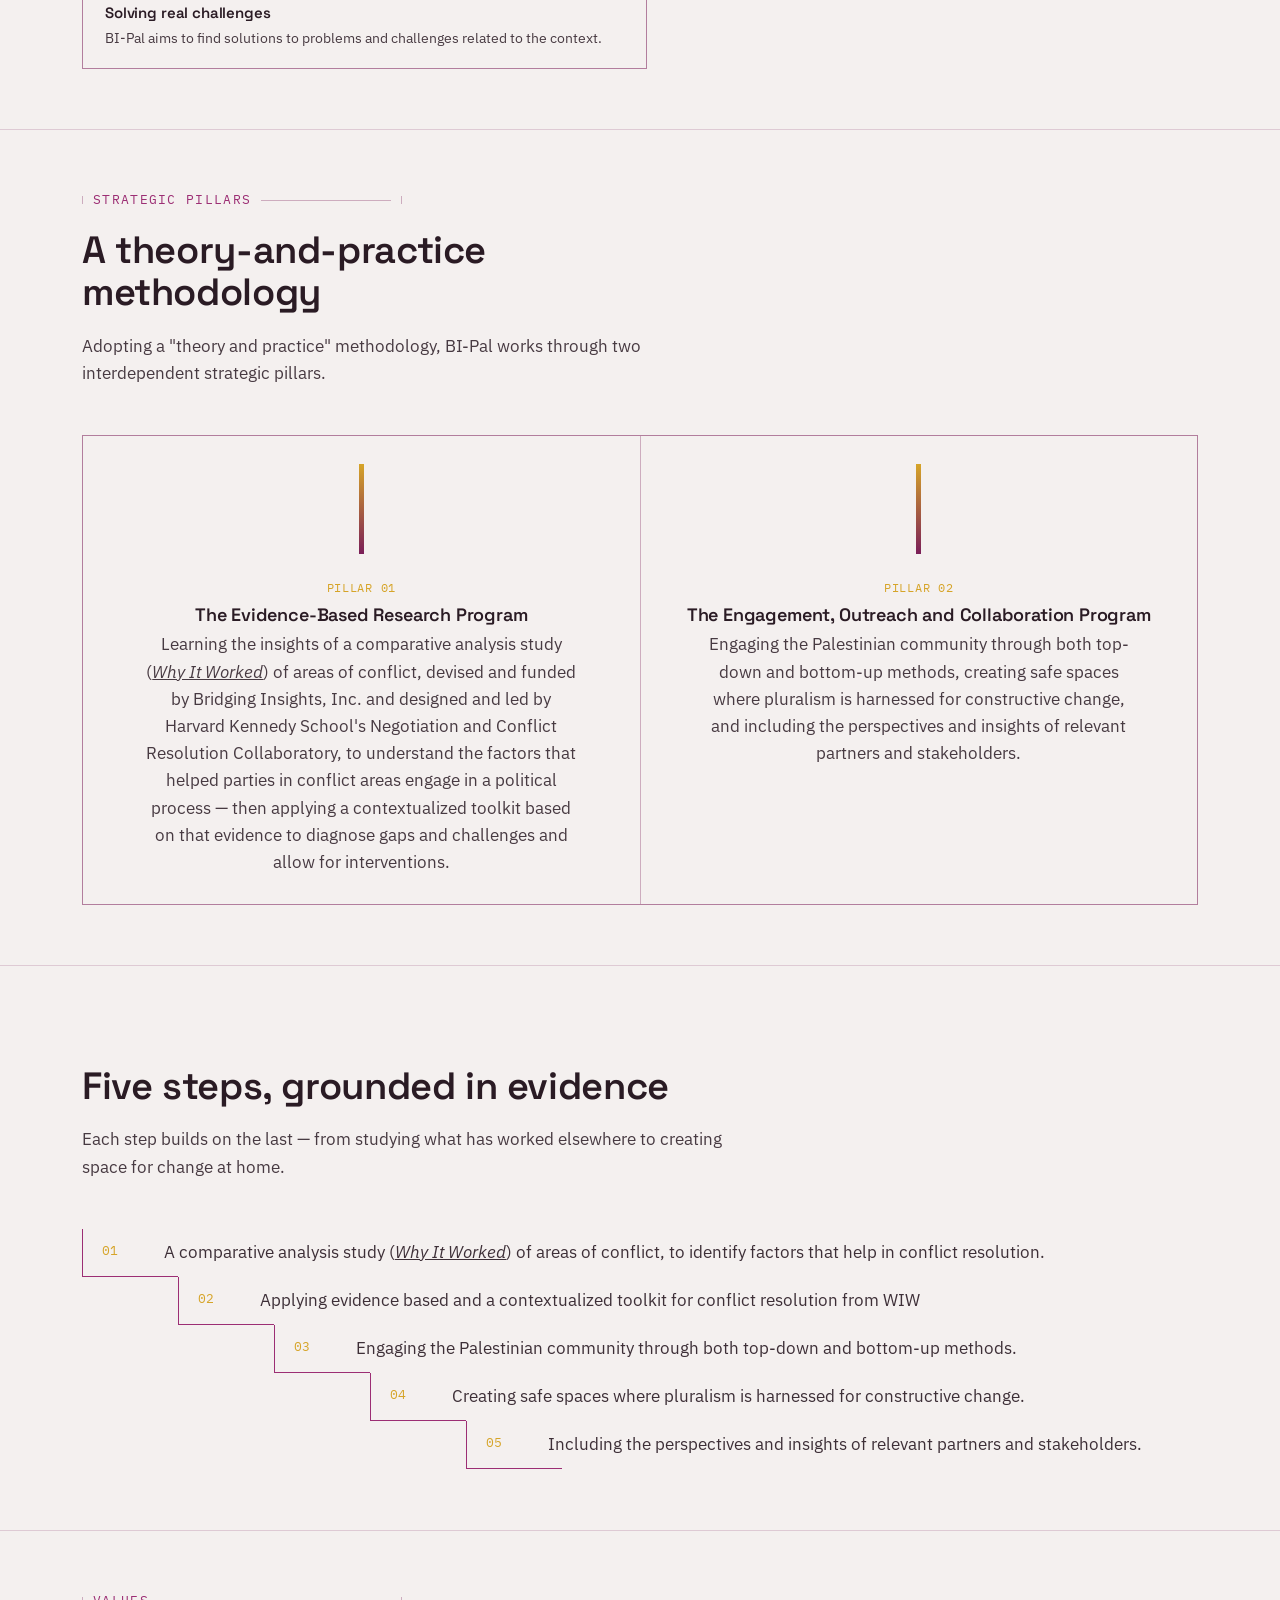
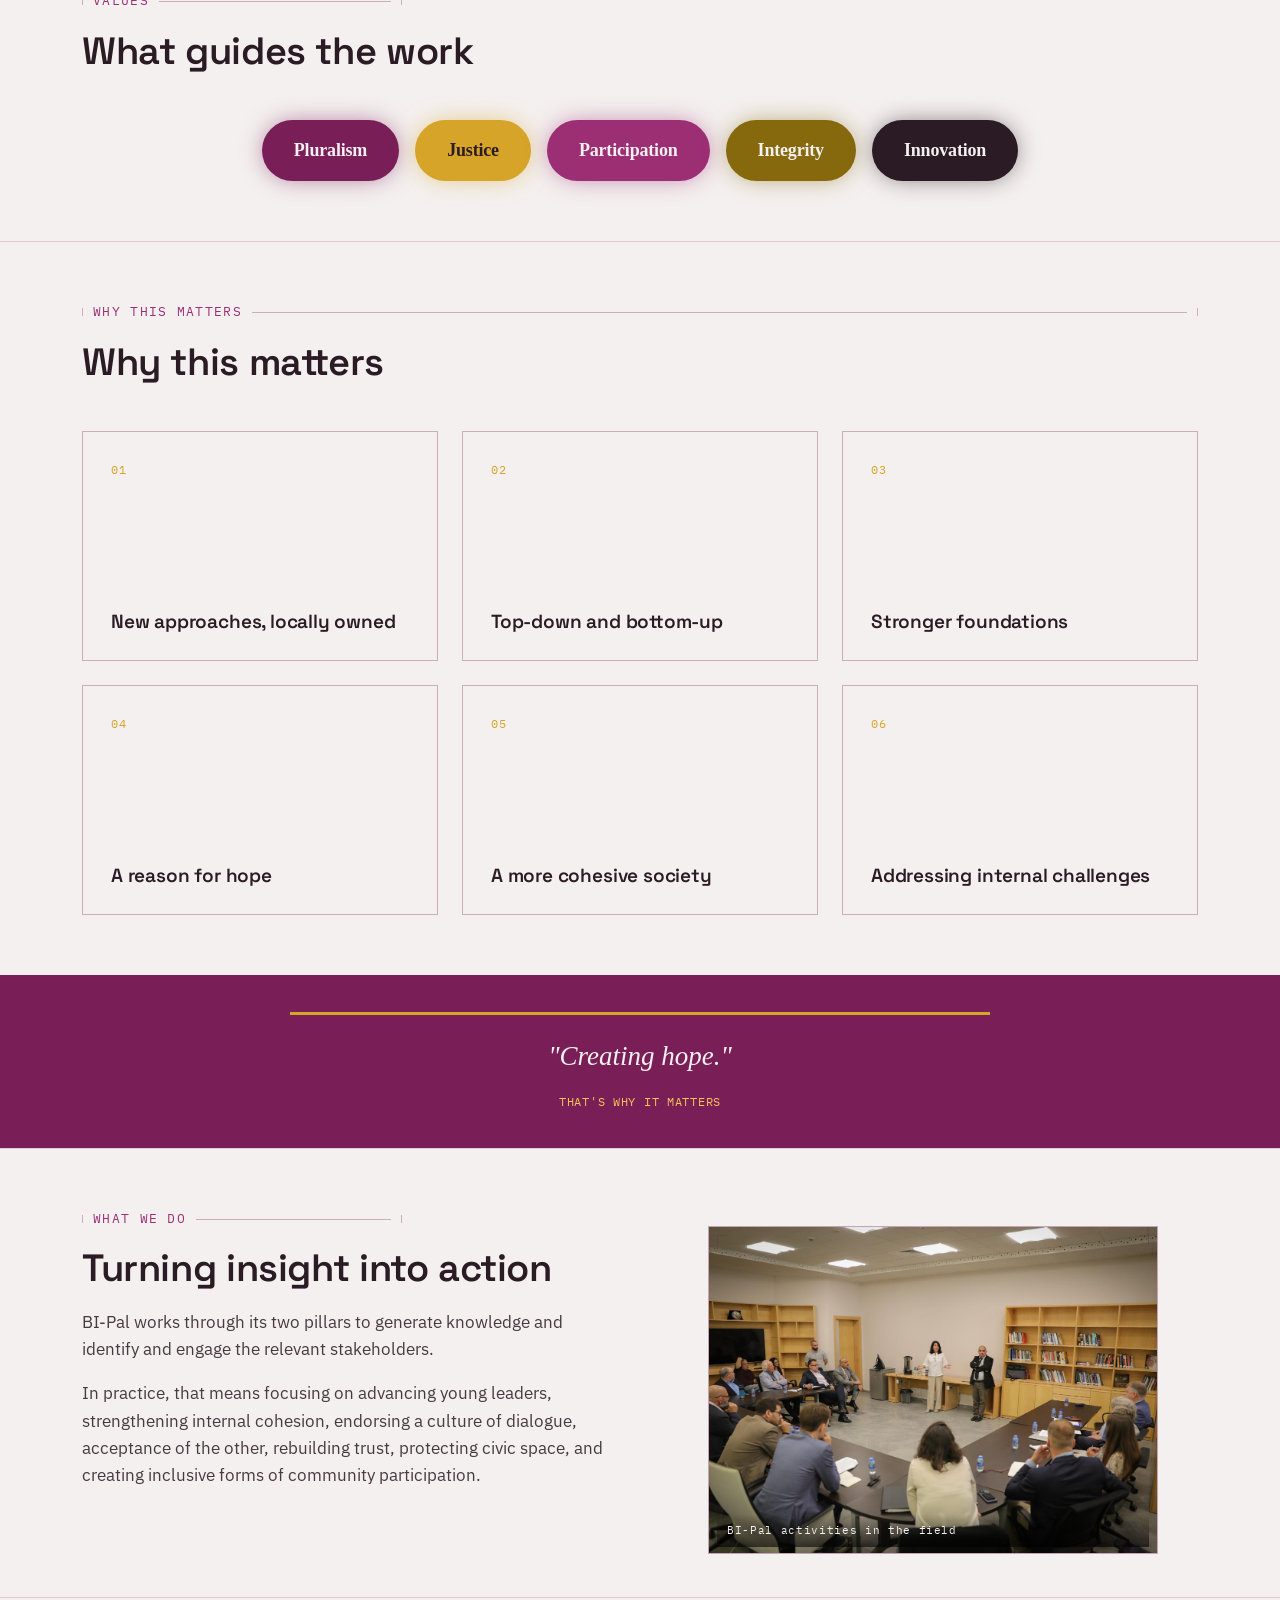
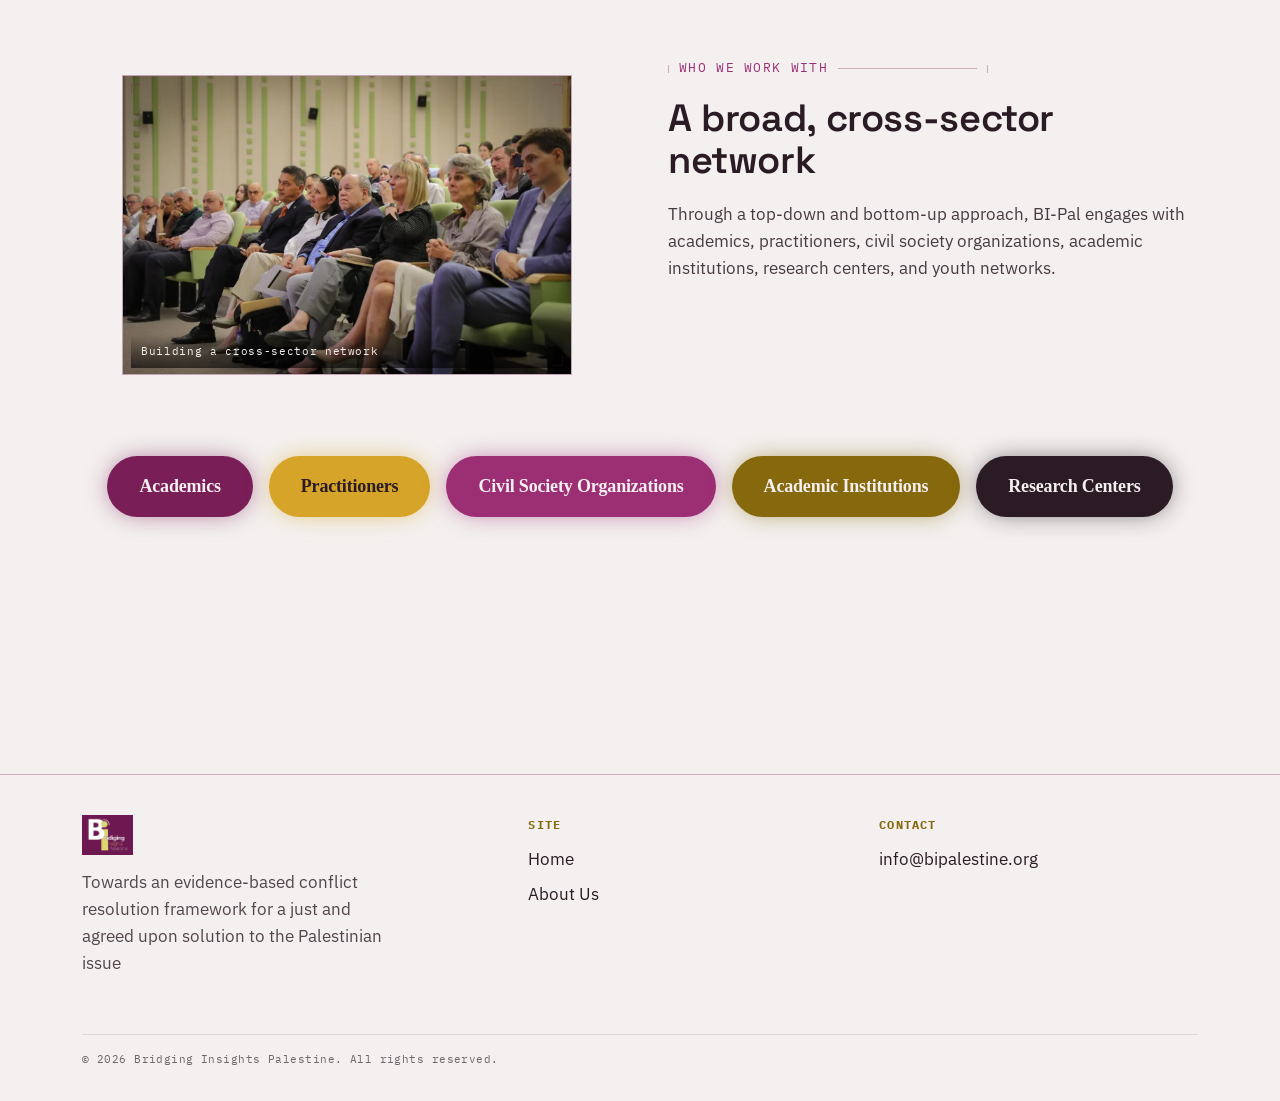
==== commit 2039247c: "Add captions to hero slideshow images - Wrap each hero slide in a figure with a figcaption crediting" ====
--- a/index.html
+++ b/index.html
@@ -50,10 +50,18 @@
       <span class="corner tl"></span><span class="corner tr"></span>
       <span class="corner bl"></span><span class="corner br"></span>
       <div class="hero-slideshow" id="heroSlideshow">
-        <img class="hero-slide is-active" src="/images/hero-slide.webp" alt="Bridging Insights Palestine — building an evidence-based path toward a just and agreed-upon political process" loading="eager">
-        <img class="hero-slide" src="/images/advisory.webp" alt="BI-Pal advisory board members convened around a conference table" loading="lazy">
-        <img class="hero-slide" src="/images/wiw%203.jpg" alt="Panelists on stage at the &quot;Why It Worked&quot; adaptive leadership event" loading="lazy">
-        <img class="hero-slide" src="/images/photo%204.webp" alt="BI-Pal team members standing together outdoors" loading="lazy">
+        <figure class="hero-slide is-active">
+          <img src="/images/advisory.webp" alt="BI-Pal advisory board members convened around a conference table" loading="eager">
+          <figcaption>Study day at the AAU with International Academic Teams — June 2024</figcaption>
+        </figure>
+        <figure class="hero-slide">
+          <img src="/images/wiw%203.jpg" alt="Panelists on stage at the &quot;Why It Worked&quot; adaptive leadership event" loading="lazy">
+          <figcaption>Study day at the AAU with International Academic Teams — June 2024</figcaption>
+        </figure>
+        <figure class="hero-slide">
+          <img src="/images/photo%204.webp" alt="BI-Pal team members standing together outdoors" loading="lazy">
+          <figcaption>Meetings at the Mitchell Institute at Queen's University in Belfast — June 2025</figcaption>
+        </figure>
       </div>
       <div class="hero-overlay wrap">
         <div class="dim short">
--- a/style.css
+++ b/style.css
@@ -444,14 +444,36 @@
   inset: 0;
   width: 100%;
   height: 100%;
+  margin: 0;
+  display:block;
+}
+.hero-slide img{
+  width: 100%;
+  height: 100%;
   object-fit: cover;
   object-position: center 30%;
-  display:block;
+  display: block;
   opacity: 0;
   transition: opacity 0.9s ease;
 }
-.hero-slide.is-active{
+.hero-slide.is-active img{
   opacity: 1;
+}
+.hero-slide figcaption{
+  position: absolute;
+  left: 56px;
+  right: 34px;
+  bottom: 18px;
+  z-index: 1;
+  font-family: var(--mono);
+  font-size: 11px;
+  letter-spacing: .06em;
+  color: var(--paper);
+  opacity: 0;
+  transition: opacity 1.4s ease-in-out;
+}
+.hero-slide.is-active figcaption{
+  opacity: .75;
 }
 .hero-banner::after{
   content:"";
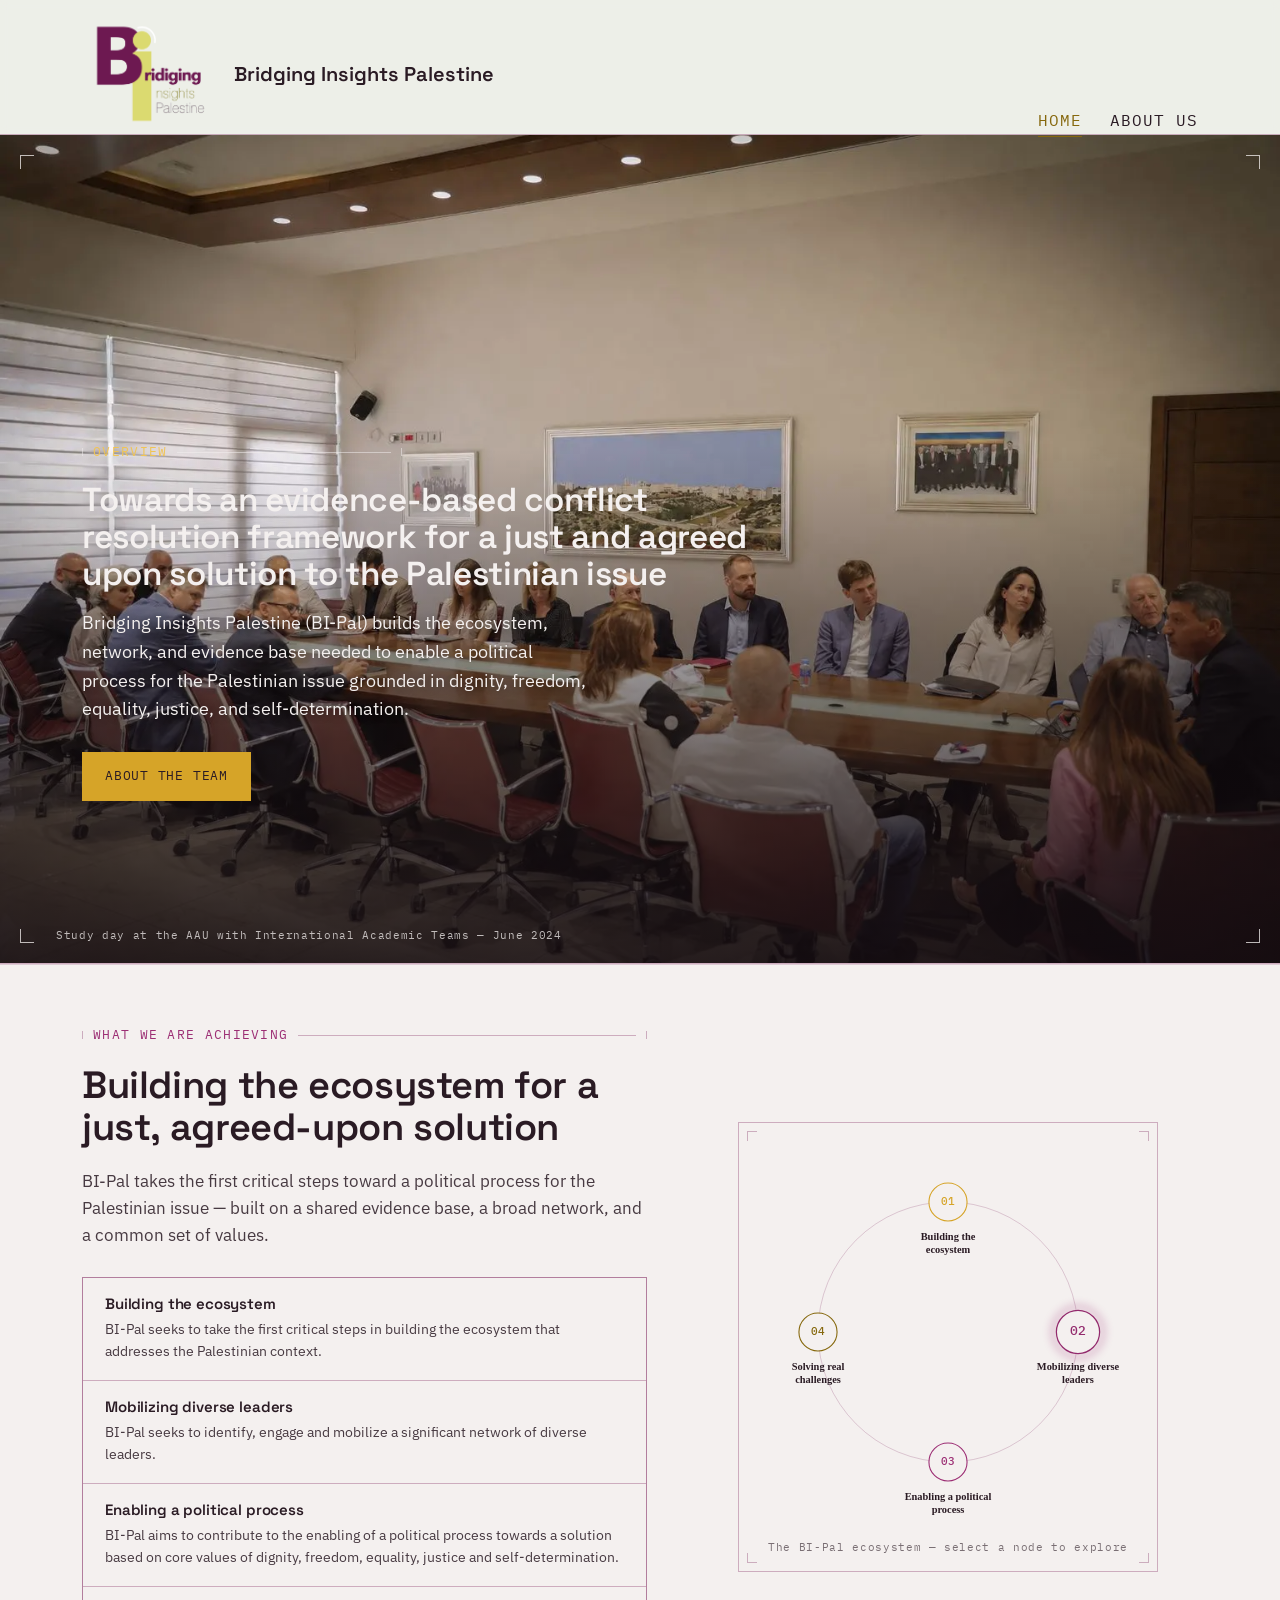
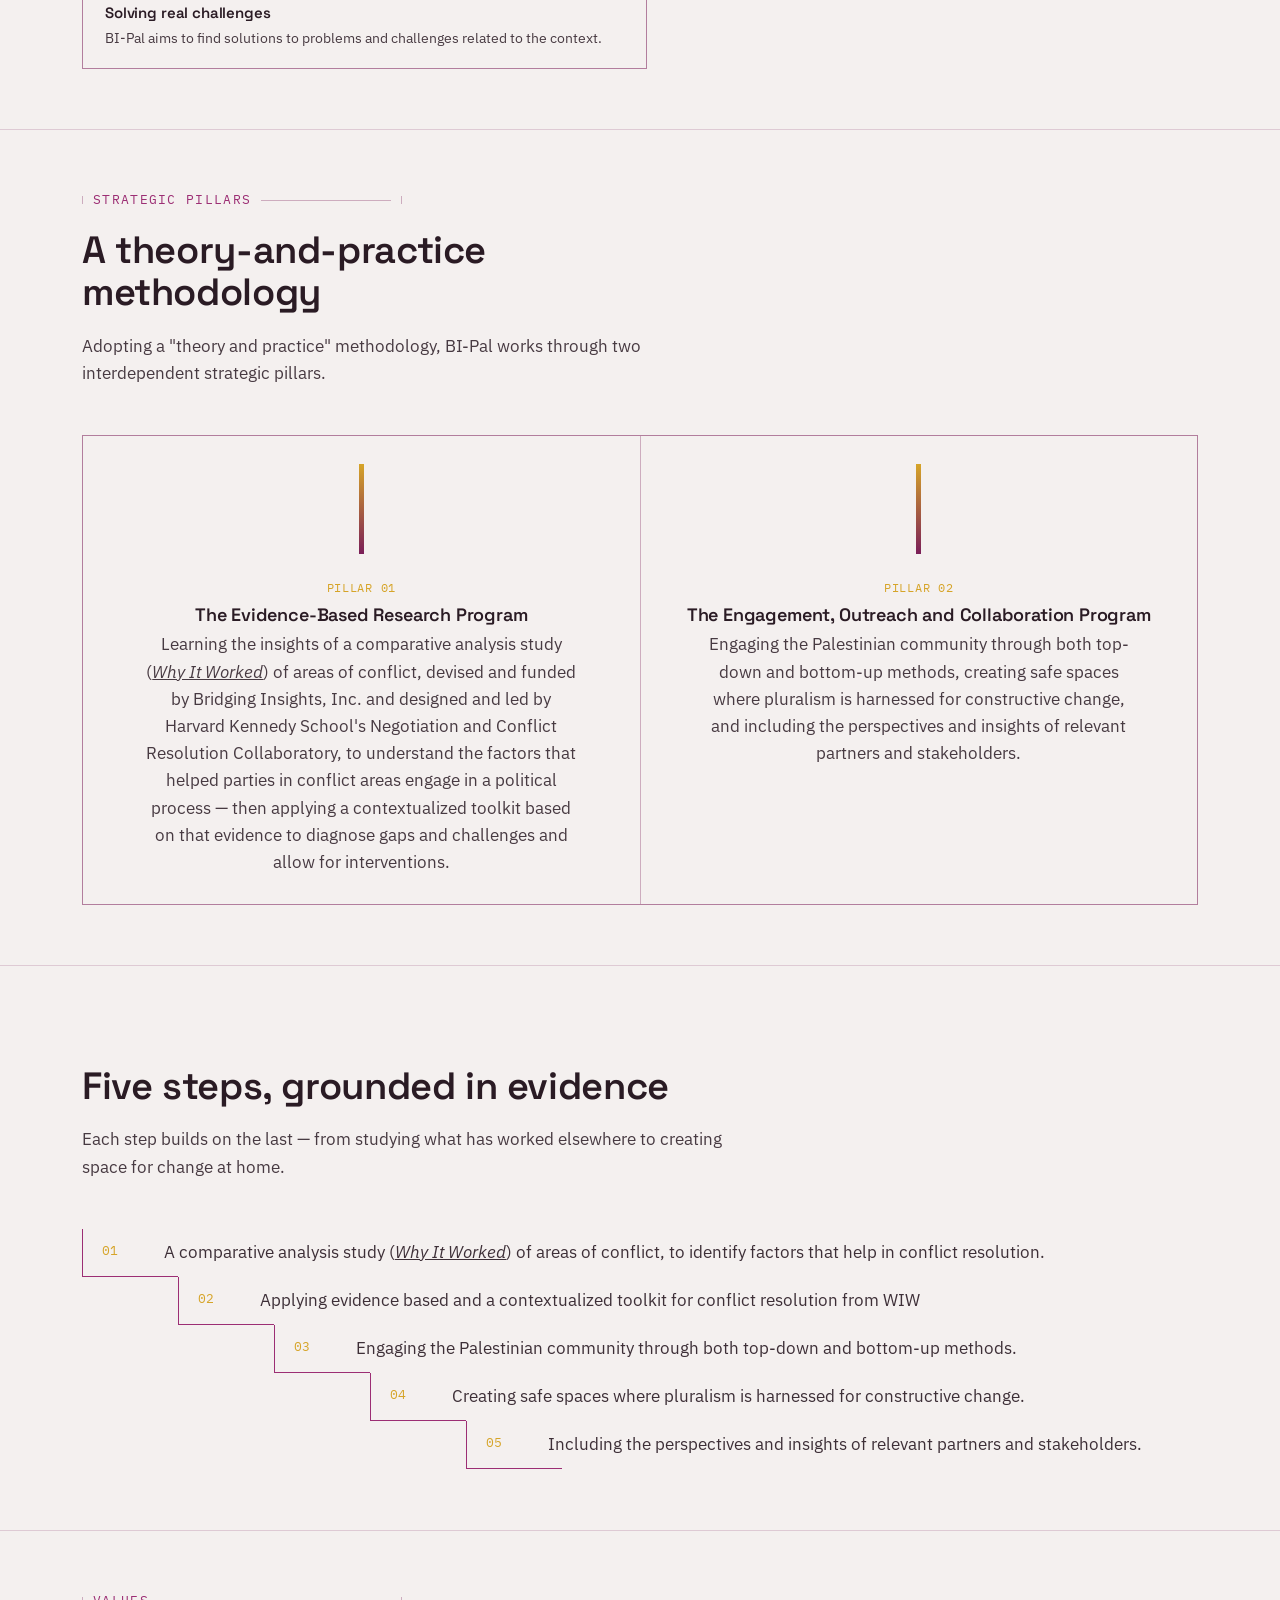
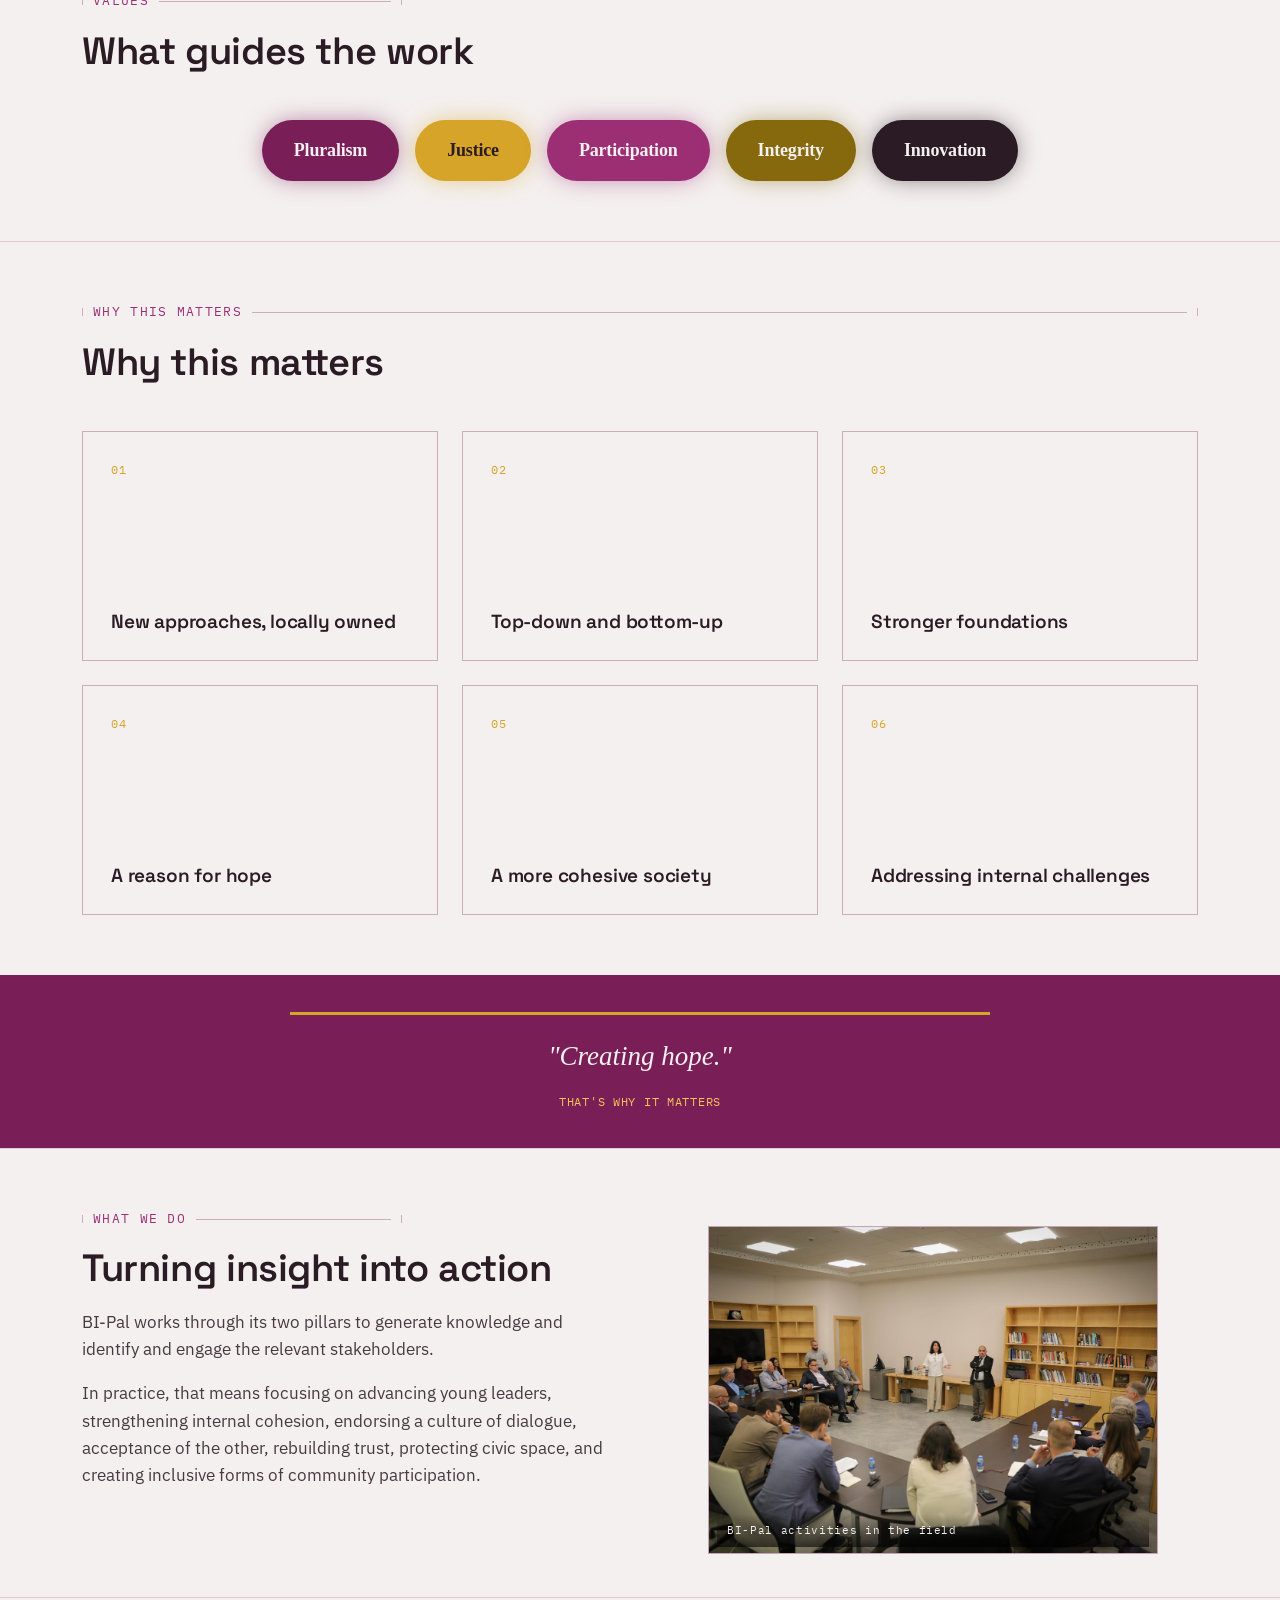
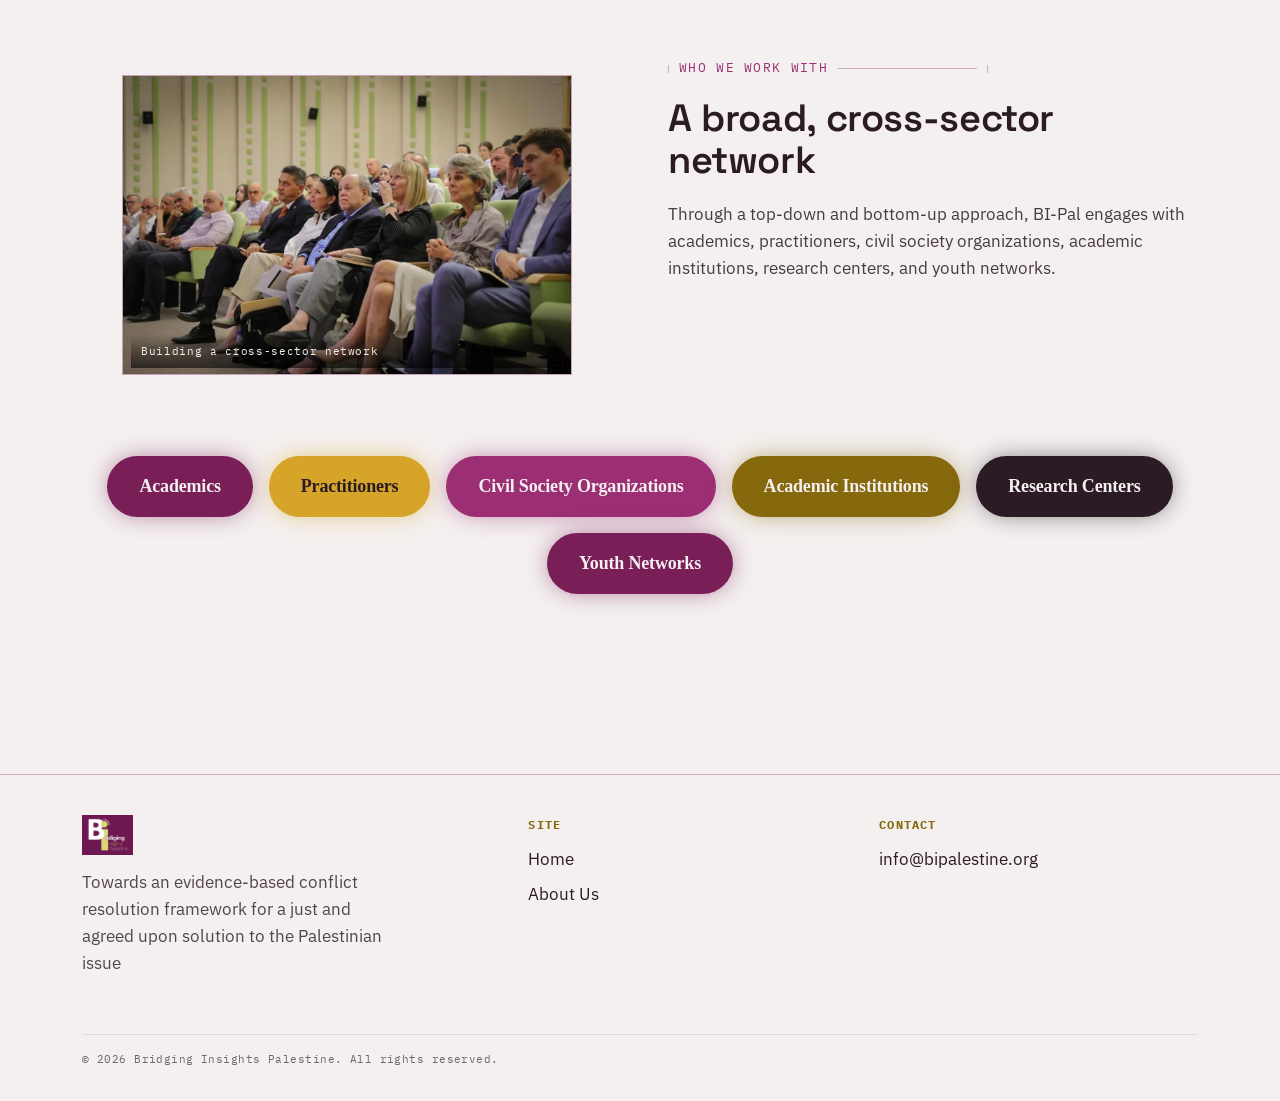
==== commit 9e1c8a85: "Remove toolkit page and its dead references Delete toolkit/index.html and clean up the (already comm" ====
--- a/index.html
+++ b/index.html
@@ -22,7 +22,6 @@
     <nav class="primary-nav" aria-label="Primary">
       <ul>
         <li><a href="/" aria-current="page">Home</a></li>
-        <!-- <li><a href="/toolkit/">The Toolkit</a></li> -->
         <li><a href="/about/">About Us</a></li>
       </ul>
     </nav>
@@ -71,7 +70,6 @@
         <h1>Towards an evidence-based conflict resolution framework for a just and agreed upon solution to the Palestinian issue</h1>
         <p class="lede">Bridging Insights Palestine (BI-Pal) builds the ecosystem, network, and evidence base needed to enable a political process for the Palestinian issue grounded in dignity, freedom, equality, justice, and self-determination.</p>
         <div class="btn-row">
-          <!-- <a class="btn primary" href="/toolkit/">See the toolkit</a> -->
           <a class="btn primary" href="/about/">About the team</a>
         </div>
       </div>
@@ -401,18 +399,6 @@
     </div>
   </section>
 
-  <!-- CTA -->
-  <!--
-  <section class="cta-band">
-    <div class="wrap section-head" style="margin-bottom:0; display:flex; align-items:center; justify-content:space-between; gap:32px; flex-wrap:wrap;">
-      <div>
-        <h2 style="margin-bottom:.3em;">Look inside the toolkit BI-Pal is built on</h2>
-        <p style="margin-bottom:0;">See how the Why It Worked study and the contextualized toolkit translate into a step-by-step framework.</p>
-      </div>
-      <a class="btn primary" href="/toolkit/">Explore the toolkit</a>
-    </div>
-  </section>
-  -->
 
 </main>
 
@@ -427,7 +413,6 @@
         <h4>Site</h4>
         <ul>
           <li><a href="/">Home</a></li>
-          <!-- <li><a href="/toolkit/">The Toolkit</a></li> -->
           <li><a href="/about/">About Us</a></li>
         </ul>
       </div>
--- a/style.css
+++ b/style.css
@@ -747,22 +747,6 @@
   .flip-card{ height: 260px; }
 }
 
-/* Component/spec list (used on Toolkit page) */
-.spec-list{ border-top: 1px solid var(--line-strong); }
-.spec-row{
-  display:grid;
-  grid-template-columns: 90px 1fr 1.3fr;
-  gap: 28px;
-  padding: 32px 0;
-  border-bottom: 1px solid var(--line-strong);
-}
-.spec-row .spec-number{ padding-top:4px; }
-.spec-row h3{ font-size: 21px; margin-bottom: 8px; }
-.spec-row p{ opacity: .85; margin-bottom: 0; }
-@media (max-width: 700px){
-  .spec-row{ grid-template-columns: 1fr; gap:8px; }
-}
-
 /* Quote / callout block */
 section#hope{ background: var(--blueprint); }
 .callout{
@@ -894,82 +878,10 @@
 .cta-band .btn.primary:hover{ background: transparent; color: var(--ink); }
 
 /* --------------------------------------------------------------------------
-   Toolkit page additions
+   Homepage additions
    -------------------------------------------------------------------------- */
 
-/* Framing questions — stacked italic questions under the masthead lede */
-.framing-questions{
-  margin-top: 28px;
-  padding-top: 20px;
-  border-top: 1px solid var(--line);
-  display: grid;
-  gap: 14px;
-  max-width: 62ch;
-}
-.framing-questions p{
-  font-family: var(--display);
-  font-style: italic;
-  font-size: 19px;
-  color: var(--ink);
-  opacity: .9;
-  margin: 0;
-}
-
-/* Hub diagram — a center + radiating parts, placeholder for a real graphic */
-.hub-diagram{
-  position: relative;
-  aspect-ratio: 1/1;
-  border: 1px solid var(--line-strong);
-  background: var(--paper-2);
-  display:flex;
-  align-items:center;
-  justify-content:center;
-}
-.hub-diagram .hub-center{
-  width: 34%;
-  aspect-ratio: 1/1;
-  border-radius: 50%;
-  border: 1px solid var(--brass-ink);
-  display:flex;
-  align-items:center;
-  justify-content:center;
-  text-align:center;
-  font-family: var(--mono);
-  font-size: 11px;
-  letter-spacing:.06em;
-  text-transform: uppercase;
-  color: var(--brass-ink);
-  padding: 10px;
-  background: var(--paper);
-  z-index: 2;
-}
-.hub-diagram .spoke{
-  position:absolute;
-  width: 1px;
-  background: var(--line-strong);
-  top: 50%; left: 50%;
-  height: 40%;
-  transform-origin: top center;
-}
-.hub-diagram .spoke.s1{ transform: translate(-50%,0) rotate(0deg); }
-.hub-diagram .spoke.s2{ transform: translate(-50%,0) rotate(120deg); }
-.hub-diagram .spoke.s3{ transform: translate(-50%,0) rotate(240deg); }
-.hub-diagram .node{
-  position:absolute;
-  font-family: var(--mono);
-  font-size: 10px;
-  letter-spacing:.06em;
-  text-transform:uppercase;
-  color: var(--ink);
-  opacity:.75;
-  text-align:center;
-  width: 96px;
-}
-.hub-diagram .node.n1{ top: 6%; left: 50%; transform: translateX(-50%); }
-.hub-diagram .node.n2{ bottom: 12%; left: 8%; }
-.hub-diagram .node.n3{ bottom: 12%; right: 8%; }
-
-/* Lens grid — the perspectives / disciplines the toolkit draws on */
+/* Lens grid — the perspectives / disciplines the framework draws on */
 .lens-grid{
   display:grid;
   grid-template-columns: repeat(2, 1fr);
@@ -1017,57 +929,6 @@
   .pillar-bar{ transform: scaleY(1); transition: none; }
 }
 
-/* Action grid — the verbs describing what you do with the toolkit */
-.action-grid{
-  display:grid;
-  grid-template-columns: repeat(3, 1fr);
-  gap: 1px;
-  background: var(--line-strong);
-  border: 1px solid var(--line-strong);
-}
-.action-grid > *{ background: var(--paper); padding: 32px; }
-.action-verb{
-  display:block;
-  font-family: var(--mono);
-  font-size: 13px;
-  letter-spacing:.1em;
-  color: var(--brass);
-  margin-bottom: 10px;
-}
-.action-grid h3{ font-size: 19px; margin-bottom: 8px; }
-.action-grid p{ opacity:.85; margin-bottom:0; }
-@media (max-width: 820px){
-  .action-grid{ grid-template-columns: 1fr; }
-}
-
-/* Contributors strip — quiet, credits-style close to the page */
-.contributors{
-  font-family: var(--mono);
-  font-size: 13px;
-}
-.contributors .contrib-group{
-  padding: 18px 0;
-  border-bottom: 1px solid var(--line);
-  display:grid;
-  grid-template-columns: 240px 1fr;
-  gap: 20px;
-}
-.contributors .contrib-group:first-child{ border-top: 1px solid var(--line); }
-.contrib-role{
-  text-transform: uppercase;
-  letter-spacing: .06em;
-  color: var(--brass-ink);
-  opacity: .9;
-}
-.contrib-names{ opacity: .8; }
-@media (max-width: 640px){
-  .contributors .contrib-group{ grid-template-columns: 1fr; gap: 4px; }
-}
-
-/* --------------------------------------------------------------------------
-   Toolkit page — deeper explainer sections
-   -------------------------------------------------------------------------- */
-
 /* Who it's for */
 .audience-list{
   display:grid;
@@ -1293,7 +1154,7 @@
      later steps' text into an increasingly narrow column. Drop the
      indent/riser/tread geometry here and fall back to a plain
      numbered list instead — the same row pattern .steps-list uses
-     elsewhere on the site (see the toolkit page). */
+     elsewhere on the site. */
   .steps-list--stair .step-item{
     display: grid;
     grid-template-columns: 28px 1fr;
@@ -1317,134 +1178,6 @@
   }
 }
 
-/* Domain block — one per interdependent part of the framework */
-.domain-block{
-  padding: 40px 0;
-  border-bottom: 1px solid var(--line-strong);
-}
-.domain-block:first-of-type{ border-top: 1px solid var(--line-strong); }
-.domain-head{
-  display:flex;
-  align-items:baseline;
-  gap: 16px;
-  margin-bottom: 12px;
-  flex-wrap: wrap;
-}
-.domain-head h3{ font-size: 24px; margin:0; }
-.domain-intro{ max-width: 68ch; opacity:.9; margin-bottom: 24px; }
-.domain-questions{
-  display:grid;
-  grid-template-columns: 1fr 1fr;
-  gap: 32px;
-}
-.domain-questions h4{
-  font-family: var(--mono);
-  font-size: 11px;
-  letter-spacing:.08em;
-  text-transform: uppercase;
-  color: var(--brass-ink);
-  margin: 0 0 12px 0;
-}
-.domain-questions ul{
-  margin:0; padding: 0 0 0 18px;
-  font-size: 15px;
-}
-.domain-questions li{ margin-bottom: 8px; opacity:.9; }
-@media (max-width: 700px){
-  .domain-questions{ grid-template-columns: 1fr; gap:20px; }
-}
-.field-note{
-  margin-top: 22px;
-  border-left: 3px solid var(--brass);
-  padding: 4px 0 4px 20px;
-  font-size: 15px;
-  opacity:.9;
-  max-width: 68ch;
-}
-.field-note .label{ display:block; margin-bottom:6px; }
-
-/* Stage timeline */
-.stage-timeline{
-  display:grid;
-  grid-template-columns: repeat(5, 1fr);
-  gap: 1px;
-  background: var(--line-strong);
-  border: 1px solid var(--line-strong);
-}
-.stage-timeline > *{ background: var(--paper); padding: 22px 20px; }
-.stage-num{
-  font-family: var(--mono);
-  font-size: 11px;
-  color: var(--brass);
-  display:block;
-  margin-bottom: 8px;
-}
-.stage-timeline h4{
-  font-family: var(--display);
-  font-size: 15px;
-  margin: 0 0 8px 0;
-}
-.stage-timeline p{ font-size: 13px; opacity:.85; margin:0; }
-@media (max-width: 900px){
-  .stage-timeline{ grid-template-columns: repeat(2, 1fr); }
-}
-@media (max-width: 520px){
-  .stage-timeline{ grid-template-columns: 1fr; }
-}
-
-/* Case study */
-.case-study{
-  border: 1px solid var(--line-strong);
-  padding: 40px;
-}
-.case-study .dim{ margin-bottom: 20px; }
-.case-study h3{ font-size: 22px; }
-.case-domain{
-  margin-top: 26px;
-  padding-top: 22px;
-  border-top: 1px solid var(--line);
-}
-.case-domain h4{
-  font-family: var(--mono);
-  font-size: 12px;
-  letter-spacing:.06em;
-  text-transform: uppercase;
-  color: var(--brass-ink);
-  margin: 0 0 8px 0;
-}
-.case-domain p{ margin:0; opacity:.9; }
-@media (max-width: 700px){
-  .case-study{ padding: 26px; }
-}
-
-/* Checklist */
-.checklist-group{ margin-bottom: 32px; }
-.checklist-group h4{
-  font-family: var(--mono);
-  font-size: 12px;
-  letter-spacing:.08em;
-  text-transform: uppercase;
-  color: var(--brass-ink);
-  margin: 0 0 14px 0;
-}
-.checklist{ list-style:none; margin:0; padding:0; }
-.checklist li{
-  display:flex;
-  align-items:flex-start;
-  gap: 12px;
-  padding: 10px 0;
-  border-bottom: 1px solid var(--line);
-  font-size: 15px;
-  opacity:.9;
-}
-.checklist li::before{
-  content:"";
-  flex: 0 0 auto;
-  width: 14px; height: 14px;
-  margin-top: 2px;
-  border: 1px solid var(--line-strong);
-}
-
 /* Page intro / masthead used on inner pages */
 .masthead{
   padding: 64px 0 56px;
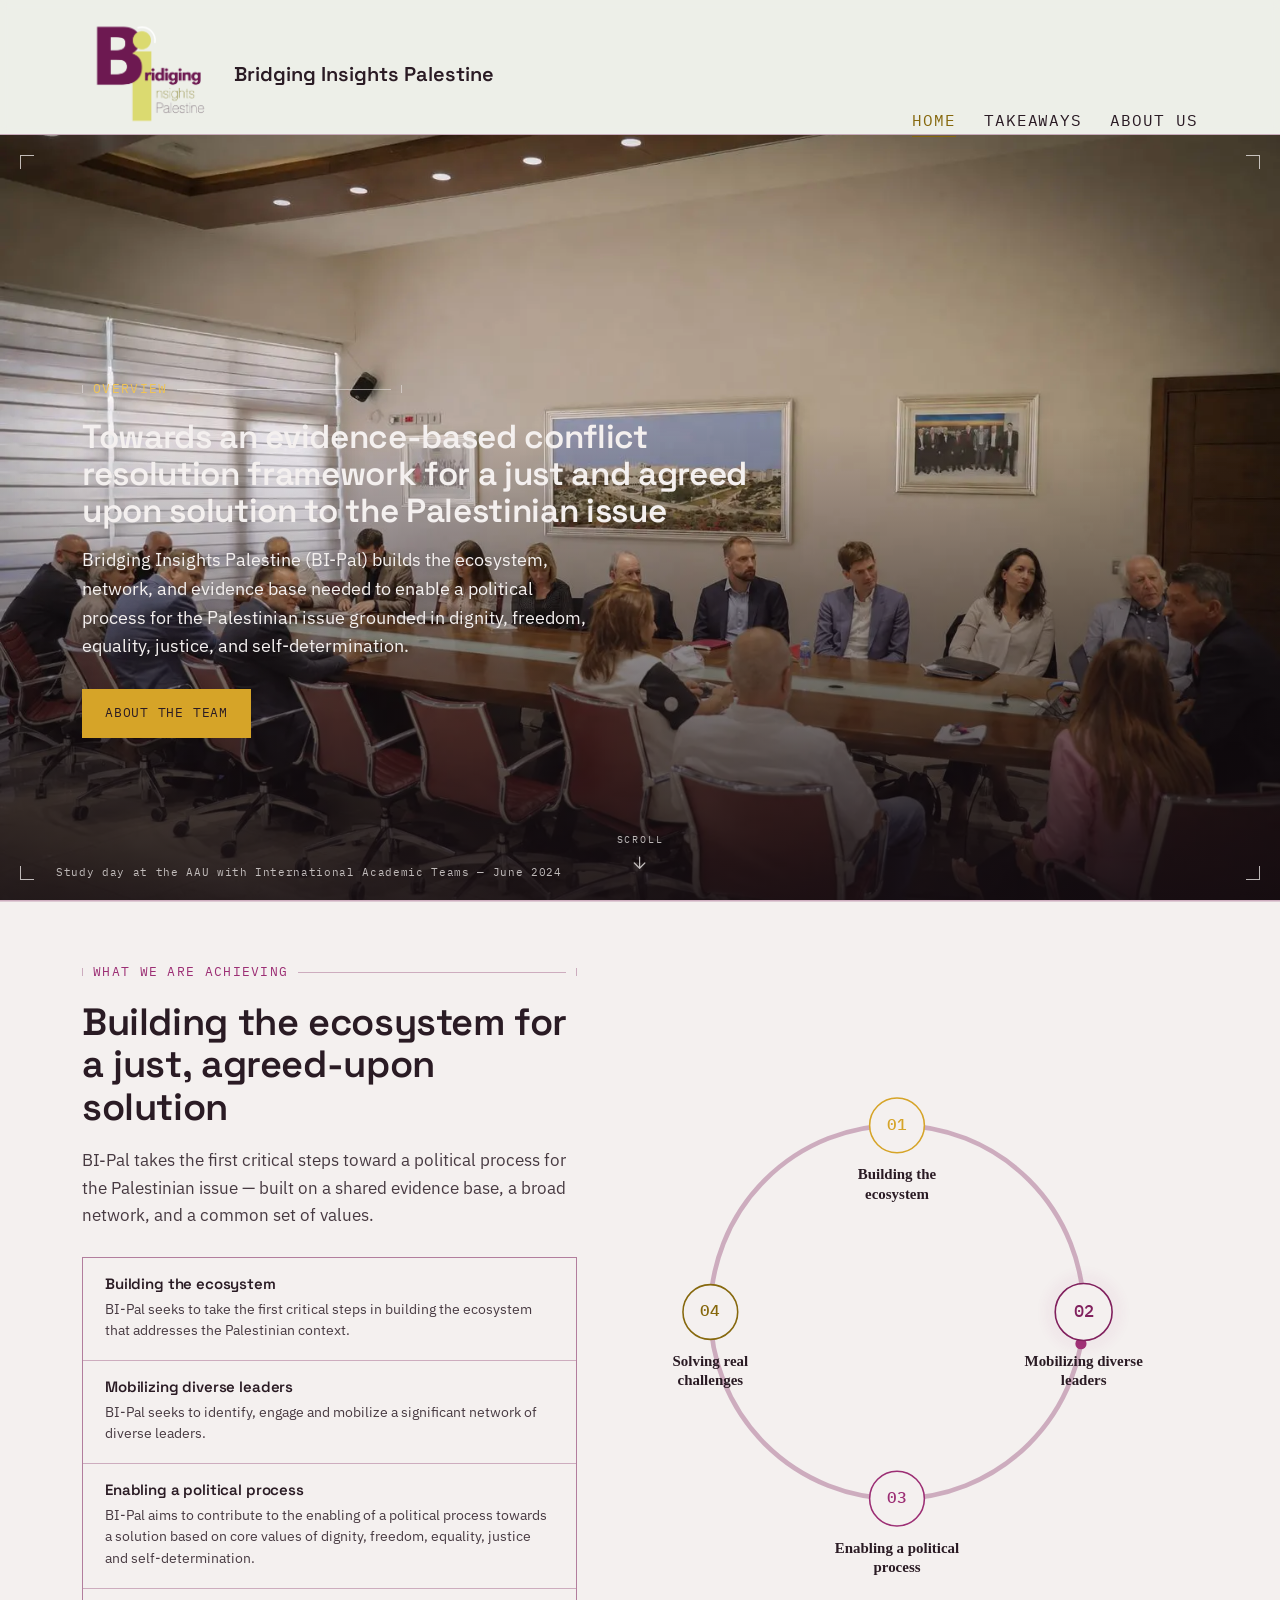
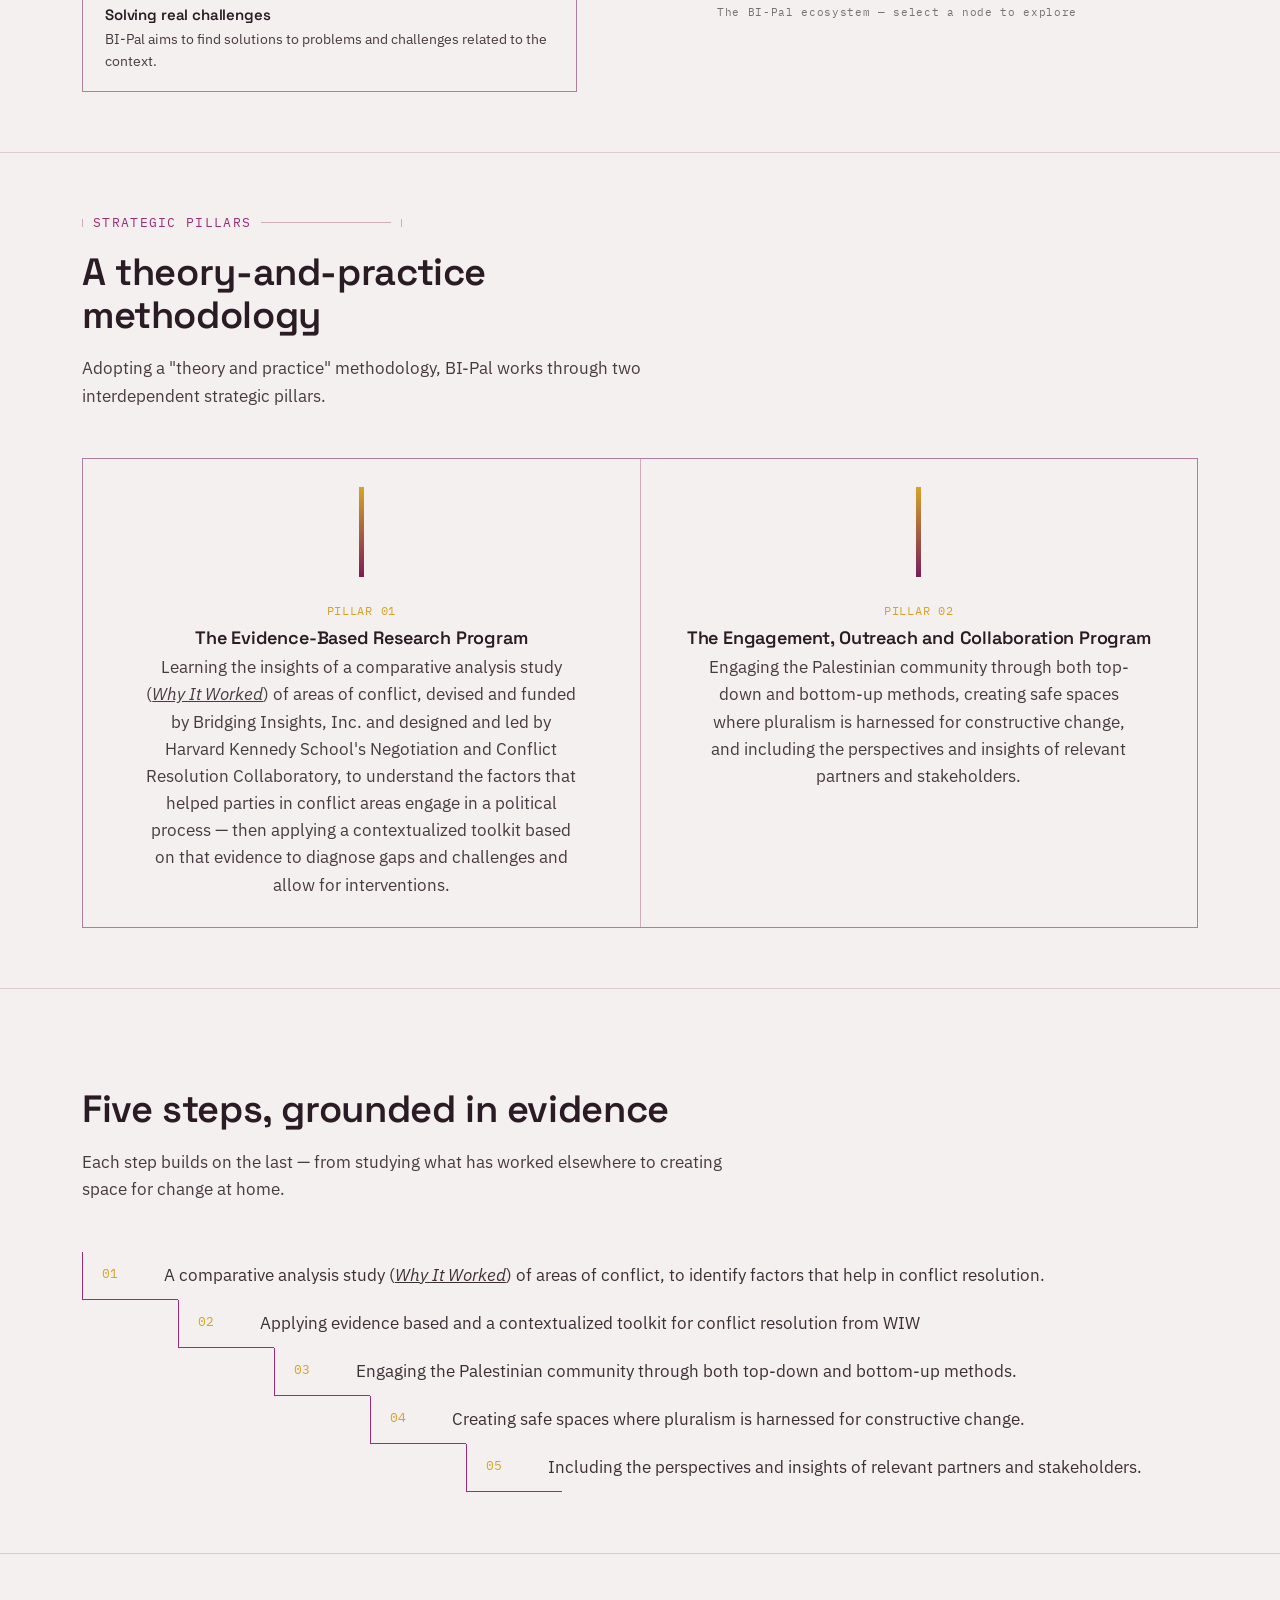
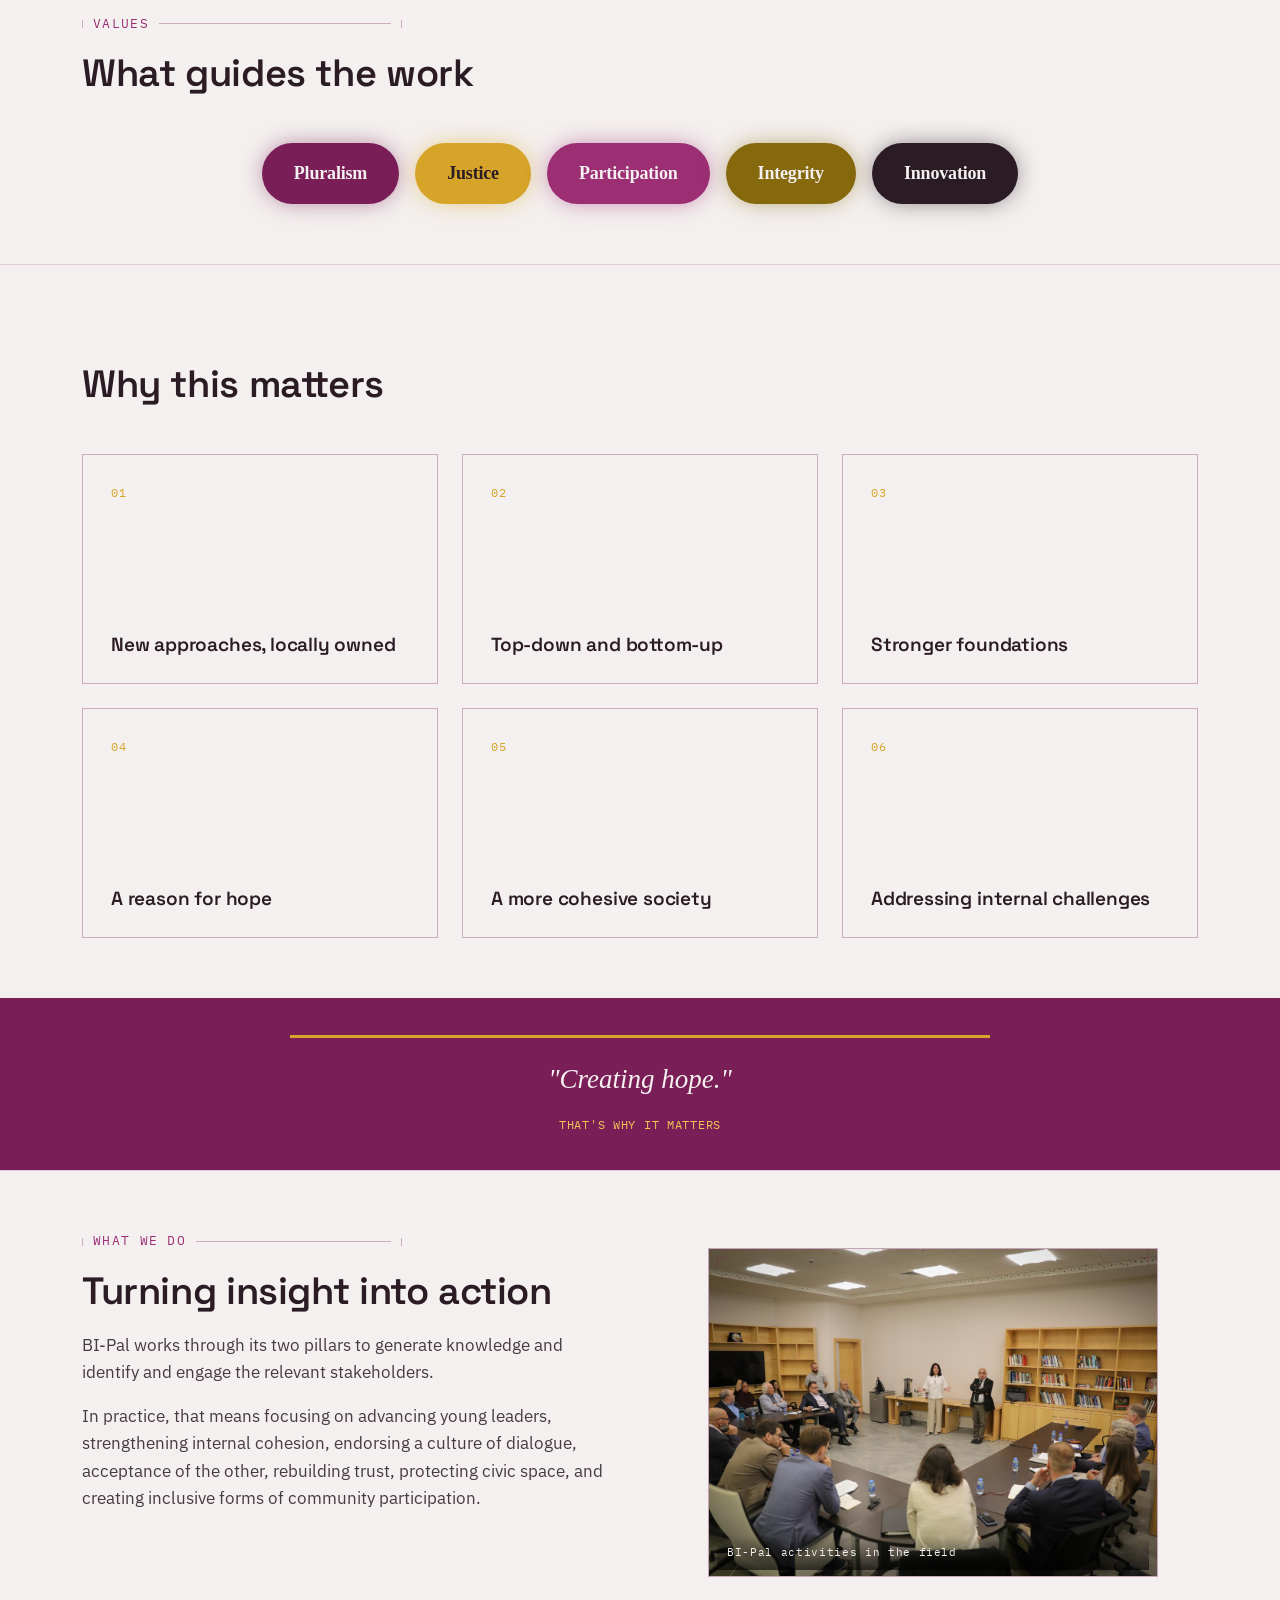
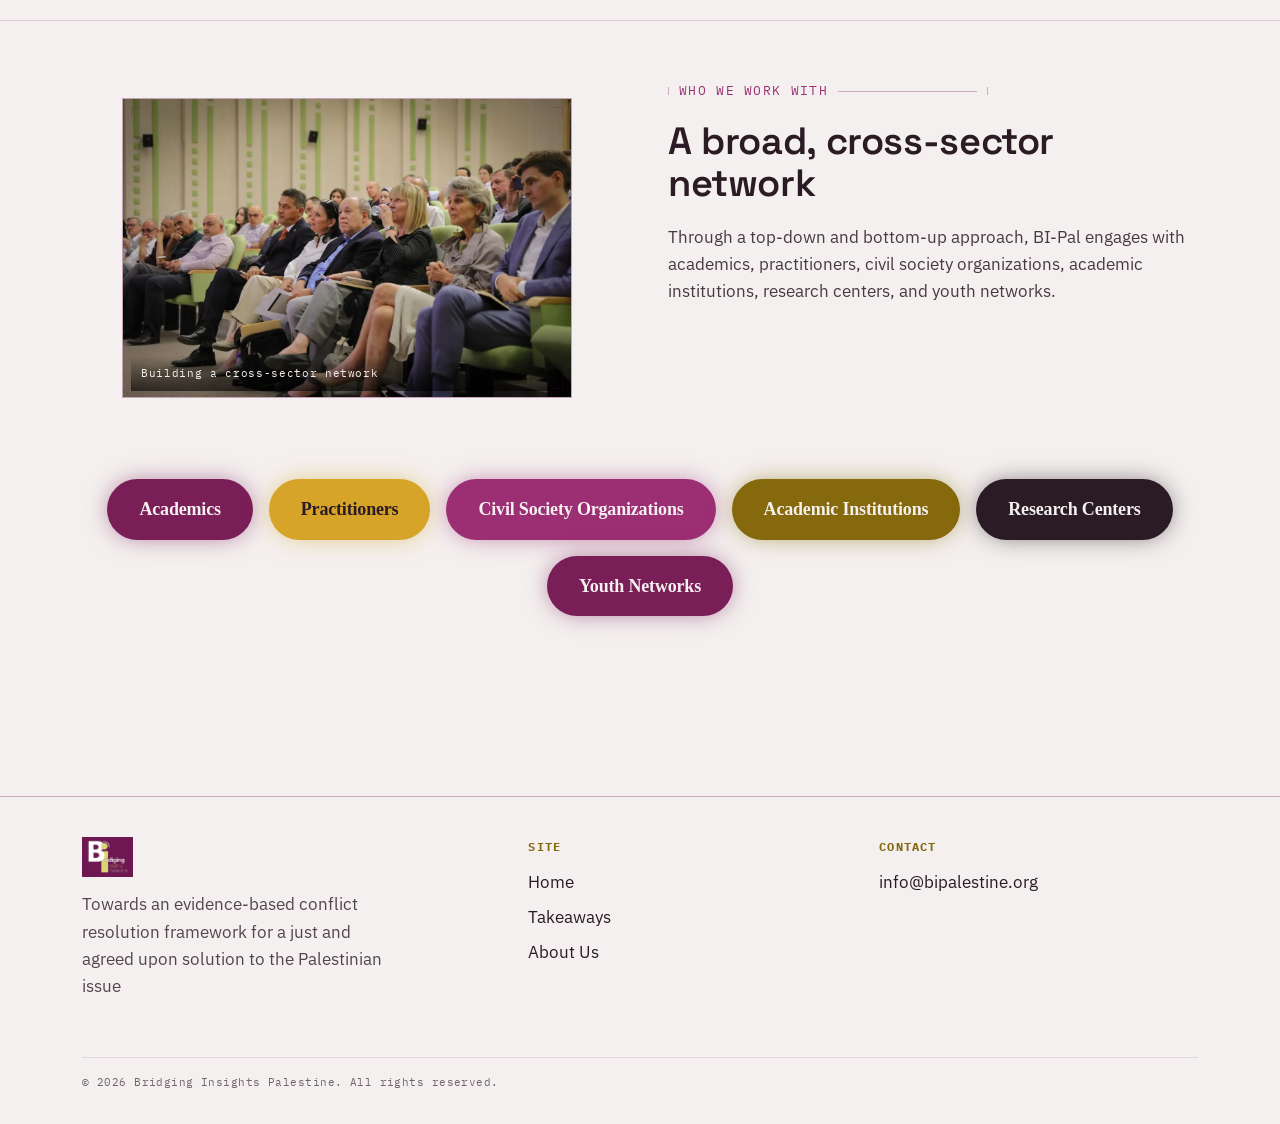
==== commit 005792ae: "Takeaways" ====
--- a/index.html
+++ b/index.html
@@ -22,6 +22,7 @@
     <nav class="primary-nav" aria-label="Primary">
       <ul>
         <li><a href="/" aria-current="page">Home</a></li>
+        <li><a href="/takeaways/">Takeaways</a></li>
         <li><a href="/about/">About Us</a></li>
       </ul>
     </nav>
@@ -73,6 +74,12 @@
           <a class="btn primary" href="/about/">About the team</a>
         </div>
       </div>
+      <a class="scroll-cue" href="#achieving" aria-label="Scroll down to the next section">
+        <span class="scroll-cue-label">Scroll</span>
+        <svg class="scroll-cue-arrow" viewBox="0 0 24 24" width="18" height="18" aria-hidden="true">
+          <path d="M12 4v15M5 12l7 7 7-7" fill="none" stroke="currentColor" stroke-width="1.6" stroke-linecap="round" stroke-linejoin="round"/>
+        </svg>
+      </a>
     </figure>
   </section>
 
@@ -111,8 +118,6 @@
         </div>
 
         <figure class="ring-figure">
-          <span class="corner tl"></span><span class="corner tr"></span>
-          <span class="corner bl"></span><span class="corner br"></span>
           <svg class="ring-anim" id="ringAnim" viewBox="0 0 900 900" role="group"
                aria-label="Interactive diagram of BI-Pal's four ecosystem pillars. Select a node to highlight it in the list.">
             <circle class="ring-anim-track" cx="450" cy="450" r="300"></circle>
@@ -413,6 +418,7 @@
         <h4>Site</h4>
         <ul>
           <li><a href="/">Home</a></li>
+          <li><a href="/takeaways/">Takeaways</a></li>
           <li><a href="/about/">About Us</a></li>
         </ul>
       </div>
--- a/style.css
+++ b/style.css
@@ -256,13 +256,14 @@
 
 @media (max-width: 480px){
   .wrap{ padding: 0 20px; }
+  .takeaway-cases{ padding-left: calc((100vw - min(100vw, var(--max))) / 2 + 20px); padding-right: calc((100vw - min(100vw, var(--max))) / 2 + 20px); }
 }
 
 /* --------------------------------------------------------------------------
    Section nav — vertical rail of dimension ticks, one per page section
    -------------------------------------------------------------------------- */
 
-section[id]{ scroll-margin-top: 140px; }
+section[id], .takeaway-case[id]{ scroll-margin-top: 140px; }
 
 .section-nav{
   position: fixed;
@@ -435,6 +436,12 @@
   overflow: hidden;
   background: var(--ink);
 }
+/* Desktop: header + hero together fill exactly one viewport, so the hero's
+   bottom edge lands on the bottom of the screen on load. --header-h is the
+   sticky header's real measured height, set by script.js. */
+@media (min-width: 821px){
+  .hero-banner{ height: calc(100vh - var(--header-h, 135px)); }
+}
 .hero-slideshow{
   position: absolute;
   inset: 0;
@@ -492,6 +499,39 @@
 .hero-banner .corner.tr{ top:20px; right:20px; border-left:none; border-bottom:none; }
 .hero-banner .corner.bl{ bottom:20px; left:20px; border-right:none; border-top:none; }
 .hero-banner .corner.br{ bottom:20px; right:20px; border-left:none; border-top:none; }
+
+.scroll-cue{
+  position:absolute;
+  left:50%; bottom:28px;
+  z-index:3;
+  display:flex;
+  flex-direction:column;
+  align-items:center;
+  gap:6px;
+  color: var(--paper);
+  text-decoration:none;
+  opacity:.75;
+  transform: translateX(-50%);
+  transition: opacity .2s ease;
+}
+.scroll-cue:hover,
+.scroll-cue:focus-visible{ opacity:1; }
+.scroll-cue-label{
+  font-family: var(--mono);
+  font-size: 10px;
+  letter-spacing: .18em;
+  text-transform: uppercase;
+}
+.scroll-cue-arrow{
+  animation: scroll-cue-bounce 1.8s ease-in-out infinite;
+}
+@media (prefers-reduced-motion: reduce){
+  .scroll-cue-arrow{ animation: none; }
+}
+@keyframes scroll-cue-bounce{
+  0%, 100%{ transform: translateY(0); }
+  50%{ transform: translateY(6px); }
+}
 
 .hero-overlay{
   position:absolute;
@@ -564,17 +604,16 @@
   outline: 2px solid var(--brass);
   outline-offset: -3px;
 }
-.hero-figure .corner,
-.ring-figure .corner{
+.hero-figure .corner{
   position:absolute;
   z-index: 1;
   width:10px; height:10px;
   border: 1px solid var(--line-strong);
 }
-.hero-figure .corner.tl, .ring-figure .corner.tl{ top:8px; left:8px; border-right:none; border-bottom:none; }
-.hero-figure .corner.tr, .ring-figure .corner.tr{ top:8px; right:8px; border-left:none; border-bottom:none; }
-.hero-figure .corner.bl, .ring-figure .corner.bl{ bottom:8px; left:8px; border-right:none; border-top:none; }
-.hero-figure .corner.br, .ring-figure .corner.br{ bottom:8px; right:8px; border-left:none; border-top:none; }
+.hero-figure .corner.tl{ top:8px; left:8px; border-right:none; border-bottom:none; }
+.hero-figure .corner.tr{ top:8px; right:8px; border-left:none; border-bottom:none; }
+.hero-figure .corner.bl{ bottom:8px; left:8px; border-right:none; border-top:none; }
+.hero-figure .corner.br{ bottom:8px; right:8px; border-left:none; border-top:none; }
 .hero-figure figcaption{
   position:absolute;
   bottom: 14px; left: 18px; right: 18px;
@@ -798,7 +837,7 @@
   display:flex; align-items:center; justify-content:center;
 }
 .team-card{ text-align: center; }
-.team-card h3{ font-size: clamp(30px, 4vw, 44px); margin-bottom: 10px; }
+.team-card h3{ font-size: clamp(22px, 2.6vw, 30px); margin-bottom: 10px; }
 .team-role{
   font-family: var(--mono);
   font-size: 18px;
@@ -977,7 +1016,7 @@
 .audience-list--compact > .is-active h3{ color: var(--node-accent, var(--blueprint-2)); }
 @media (max-width: 900px){
   .achieving-layout{ grid-template-columns: 1fr; }
-  .ring-figure{ max-width: 100%; margin-left: 0; }
+  .ring-figure{ max-width: 100%; margin-left: 0; margin-right: 0; }
 }
 @media (max-width: 760px){
   #achieving .ring-figure{ display: none; }
@@ -985,16 +1024,15 @@
 
 .ring-figure{
   position:relative;
-  border: 1px solid var(--line-strong);
   background: transparent;
   display:flex;
   flex-direction: column;
   align-items:center;
   justify-content:center;
-  padding: 14px;
-  max-width: 420px;
+  max-width: 560px;
   width: 100%;
   margin-left: auto;
+  margin-right: clamp(0px, 40vw, 550px);
 }
 .ring-figure figcaption{
   margin-top: 12px;
@@ -1013,7 +1051,7 @@
 .ring-anim-track{
   fill:none;
   stroke: var(--line-strong);
-  stroke-width:1.5;
+  stroke-width:7.5;
 }
 .ring-anim-dot{
   fill: var(--brass-ink);
@@ -1178,6 +1216,106 @@
   }
 }
 
+/* Takeaways — comparative case studies. Each row pairs a country map
+   with a rotated country label (spine-of-a-book reading, bottom-to-top)
+   and a short list of takeaways, separated by the same hairline dividers
+   .steps-list uses. */
+.takeaway-cases{
+  max-width: none;
+  width: 100vw;
+  margin-left: calc(50% - 50vw);
+  margin-right: calc(50% - 50vw);
+  background-image:
+    linear-gradient(rgba(244,240,239,.72), rgba(244,240,239,.72)),
+    url("/images/paper-texture.jpg");
+  background-size: cover;
+  background-position: center;
+  /* Full-bleed to the viewport edges while keeping the row content
+     lined up with the rest of the page's centered .wrap column: the
+     side padding is .wrap's own 32px plus whatever gap sits outside
+     .wrap's max-width at this viewport size. No top padding — the
+     texture starts flush at the first row's top divider, not above it. */
+  padding: 0 calc((100vw - min(100vw, var(--max))) / 2 + 32px) 8px;
+}
+.takeaway-case{
+  display:grid;
+  grid-template-columns: 200px 40px 1fr;
+  align-items:center;
+  gap: 28px;
+  padding: 32px 0;
+  border-bottom: 1px solid var(--line);
+}
+.takeaway-case:first-child{ border-top: 1px solid var(--line); }
+.takeaway-case-map{
+  width: 200px;
+  aspect-ratio: 1 / 1;
+  border: 1px solid var(--line-strong);
+  background: var(--paper-2);
+  position: relative;
+  padding: 6px;
+  overflow: hidden;
+}
+.takeaway-case-map img{
+  position: absolute;
+  inset: 0;
+  width: 100%;
+  height: 100%;
+  object-fit: cover;
+  object-position: center;
+  padding: 8px;
+}
+.takeaway-case-country{
+  writing-mode: vertical-rl;
+  transform: rotate(180deg);
+  font-family: var(--heading);
+  font-weight: 600;
+  font-size: 17px;
+  letter-spacing: .02em;
+  color: var(--blueprint-2);
+  justify-self: center;
+  white-space: nowrap;
+}
+.takeaway-case-points{
+  list-style: none;
+  margin: 0;
+  padding: 0;
+  display: grid;
+  gap: 14px;
+}
+.takeaway-case-points li{
+  position: relative;
+  padding-left: 22px;
+  opacity: .9;
+}
+.takeaway-case-points li::before{
+  content:"";
+  position:absolute;
+  left: 2px;
+  top: 9px;
+  width: 6px;
+  height: 6px;
+  border-radius: 50%;
+  background: var(--brass);
+}
+@media (max-width: 760px){
+  .takeaway-case{
+    grid-template-columns: 1fr;
+    gap: 16px;
+    padding: 28px 0;
+  }
+  .takeaway-case-map{ width: 150px; }
+  .takeaway-case-country{
+    writing-mode: horizontal-tb;
+    transform: none;
+    font-size: 13px;
+    letter-spacing: .1em;
+    text-transform: uppercase;
+    font-family: var(--mono);
+    font-weight: 500;
+    justify-self: start;
+  }
+}
+
 /* Page intro / masthead used on inner pages */
 .masthead{
   padding: 64px 0 56px;
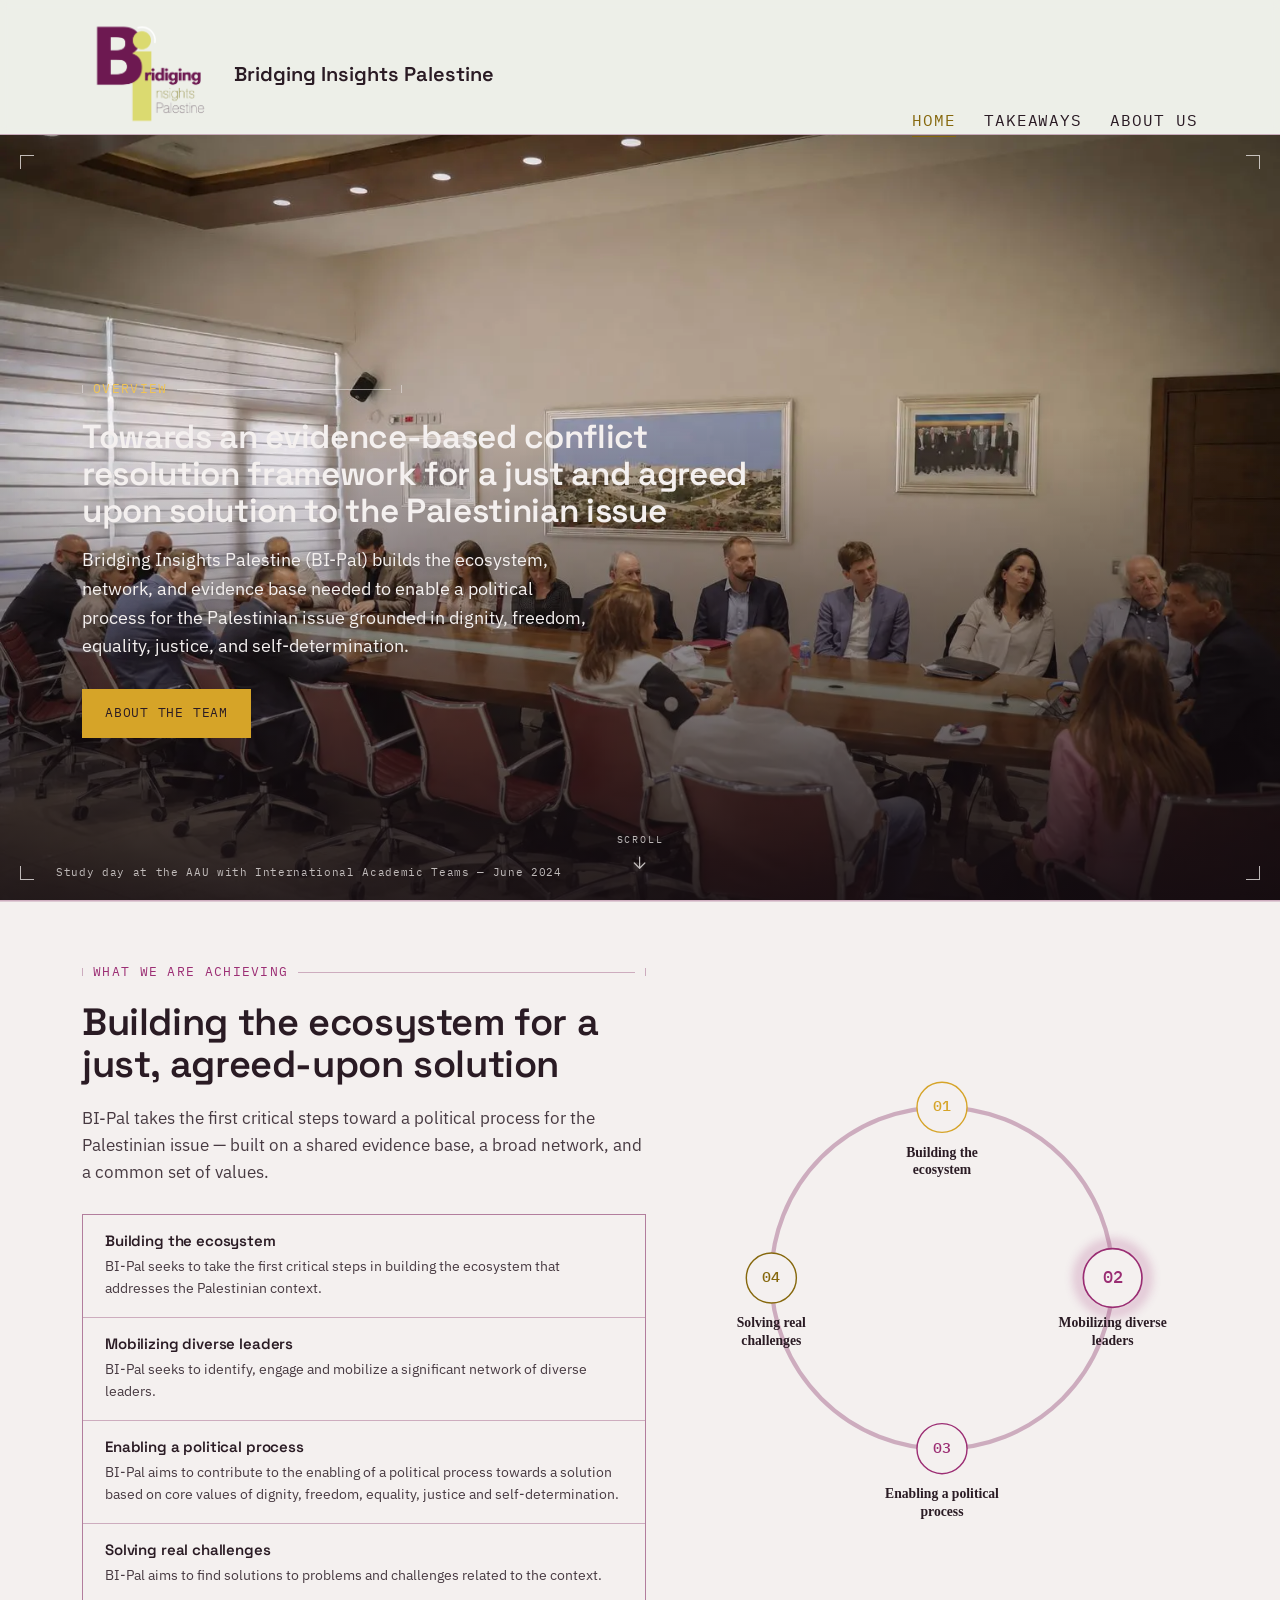
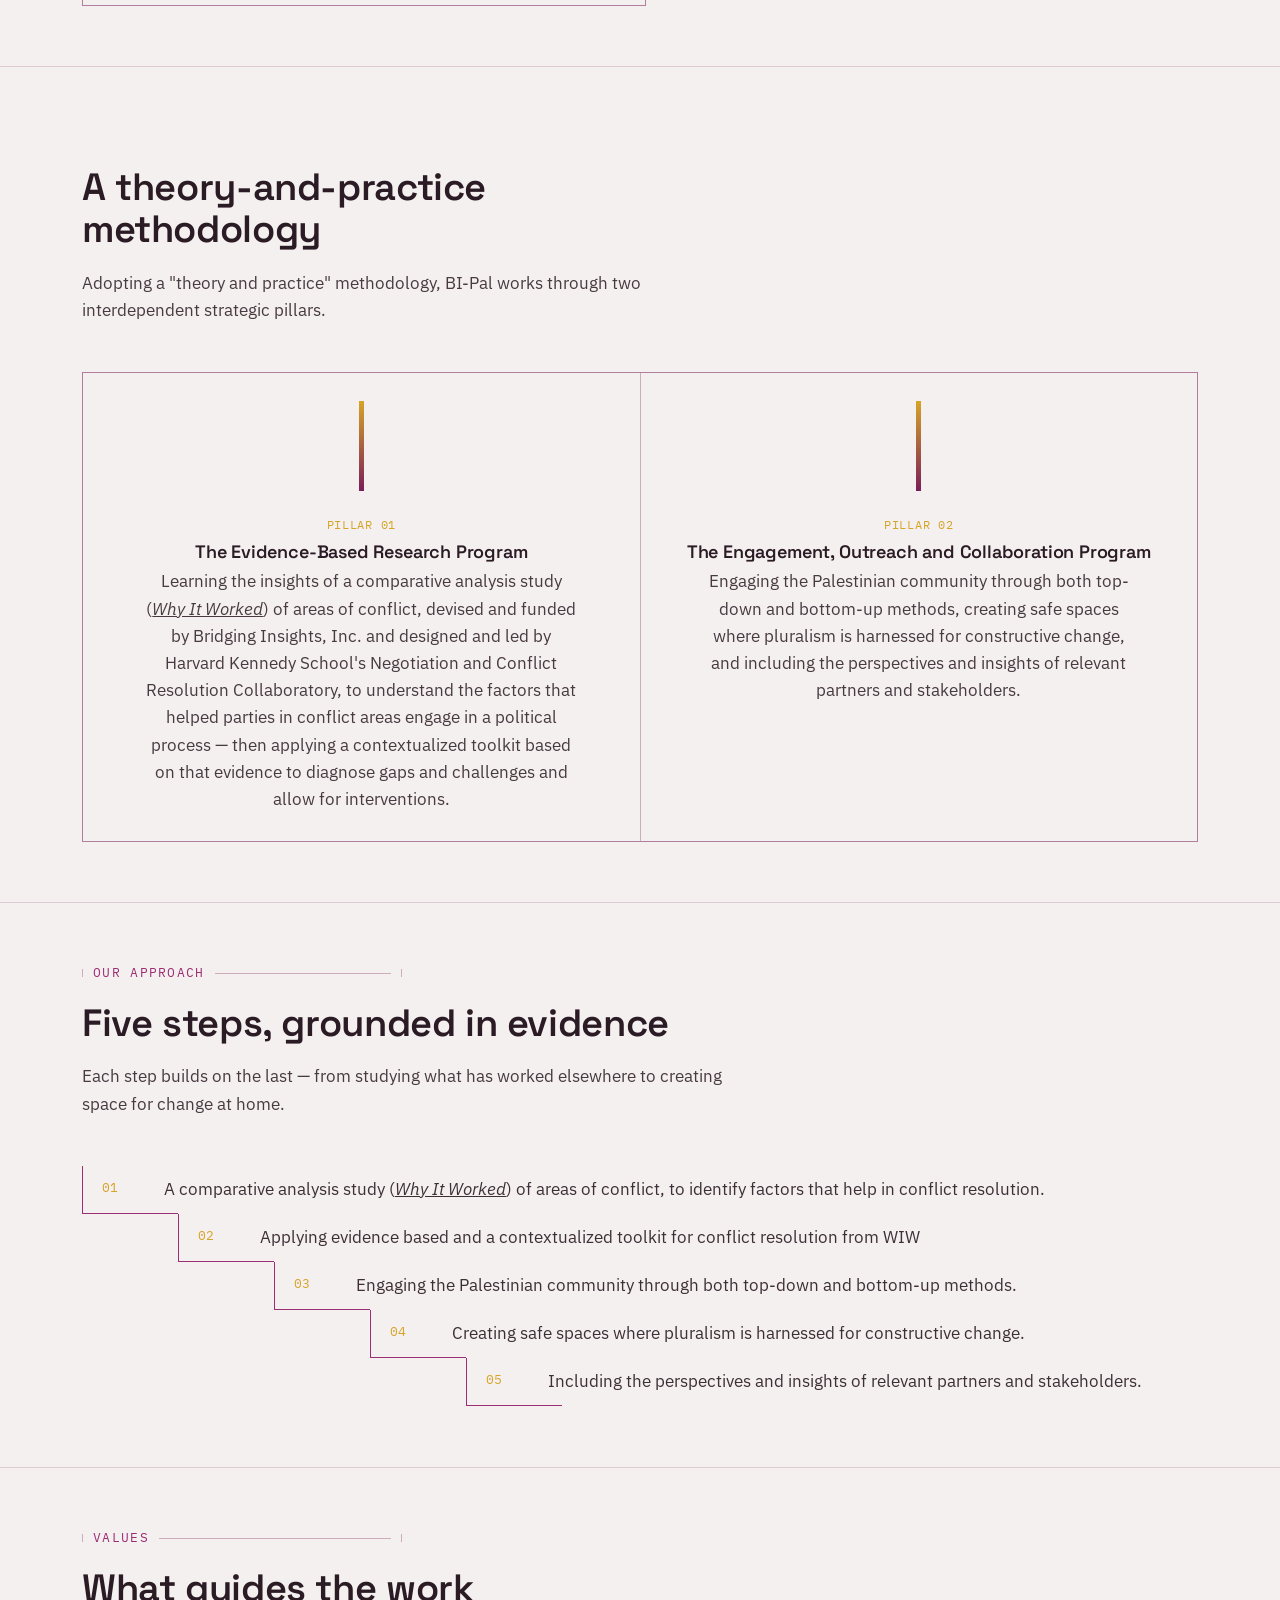
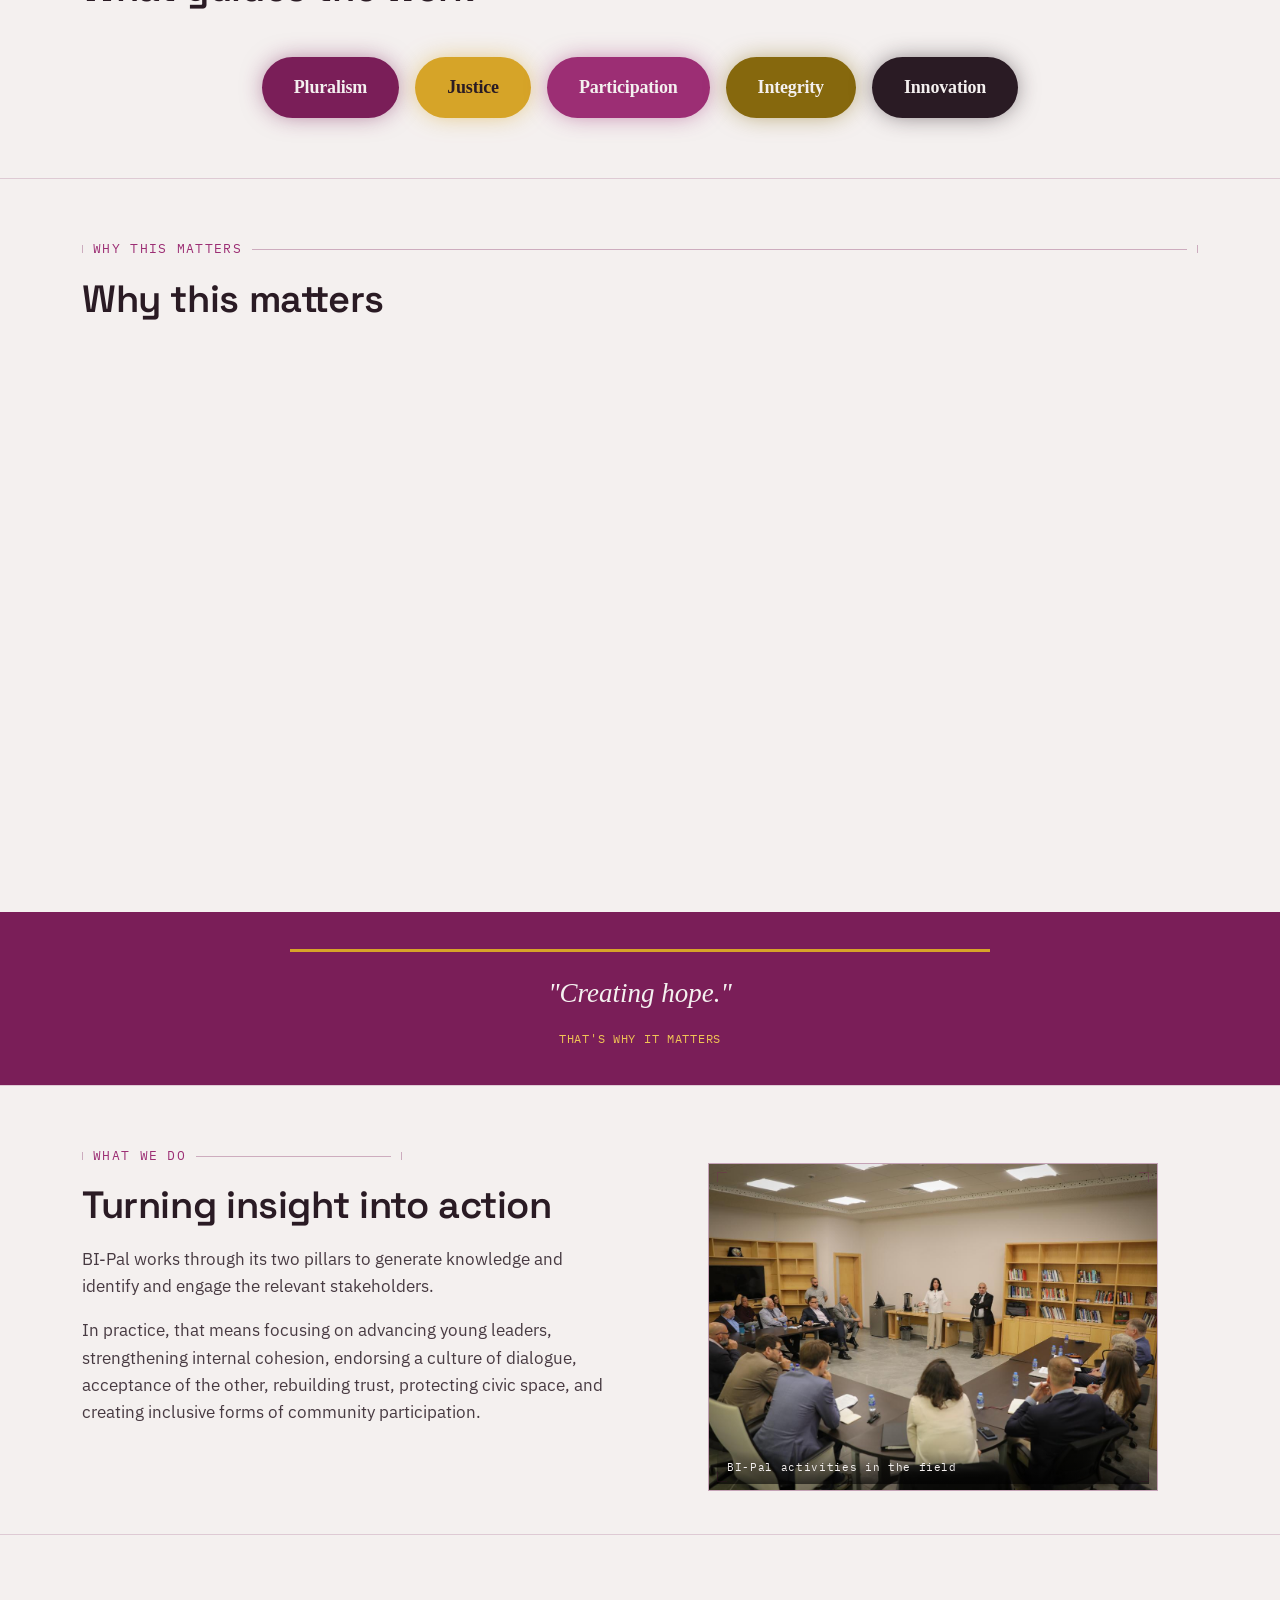
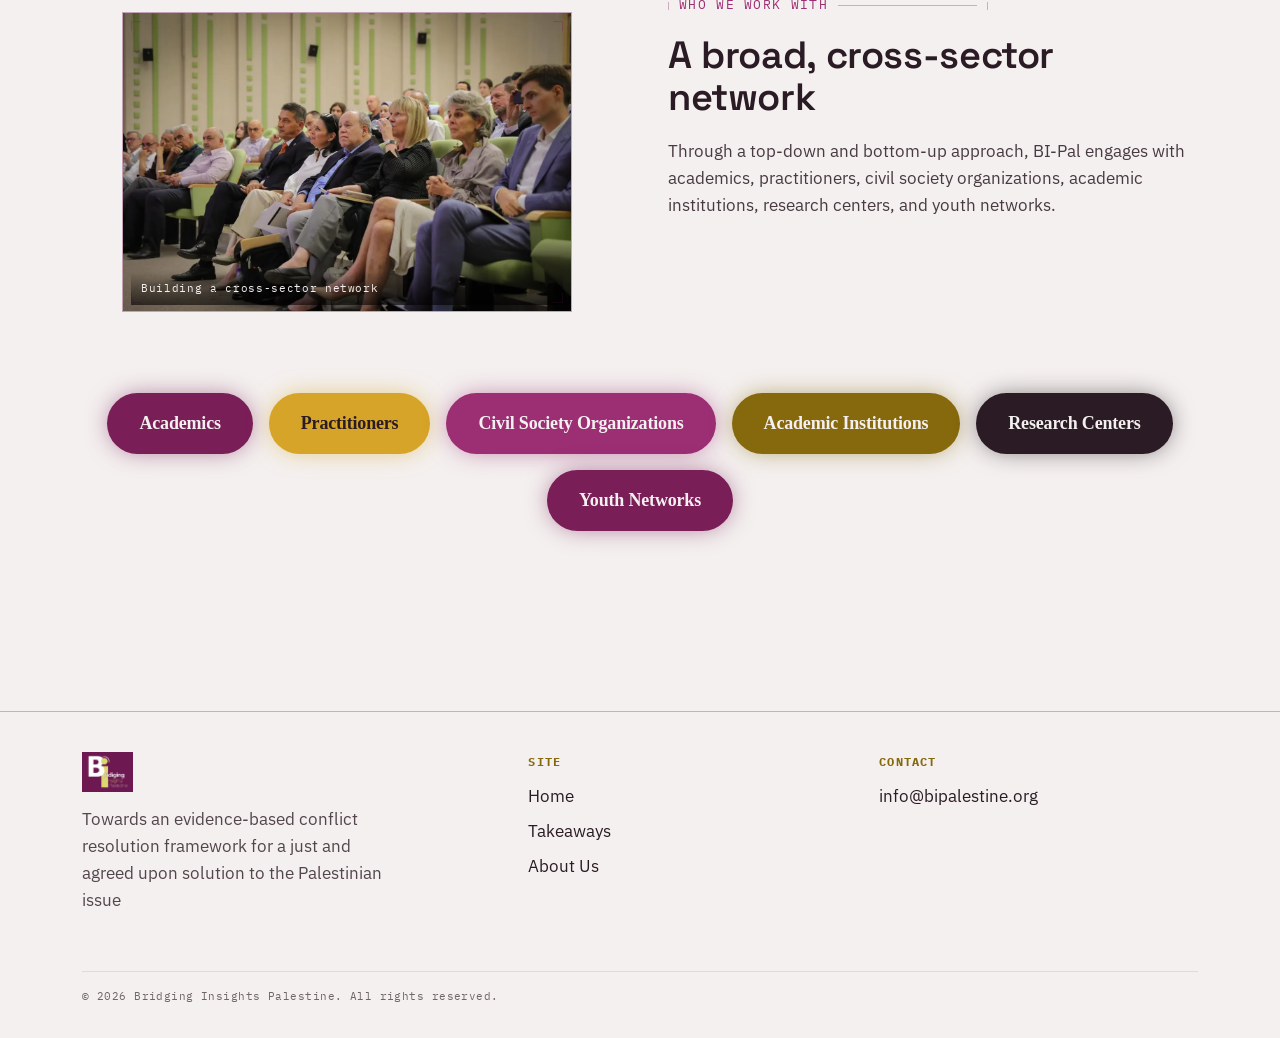
==== commit 0d38c77a: "edits to advisory panel" ====
--- a/index.html
+++ b/index.html
@@ -167,7 +167,7 @@
               </foreignObject>
             </g>
           </svg>
-          <figcaption>The BI-Pal ecosystem — select a node to explore</figcaption>
+          <figcaption></figcaption>
         </figure>
       </div>
     </div>
--- a/style.css
+++ b/style.css
@@ -864,6 +864,13 @@
 
 /* Advisory Group heading — matches the "Team" masthead title font */
 .advisory-title{ font-size: clamp(34px, 4.6vw, 52px); max-width: 18ch; }
+
+/* Advisory panel: align text to the top of the image instead of stretching
+   to fill the row, so the shorter text column doesn't leave blank space
+   under the paragraph. It's also the last section on the page, so trim its
+   bottom padding to bring the footer in closer. */
+#advisory .two-col{ align-items: start; }
+#advisory{ padding-bottom: 24px; }
 
 /* Values row — pills in the theme's accent colors */
 .values-row{
